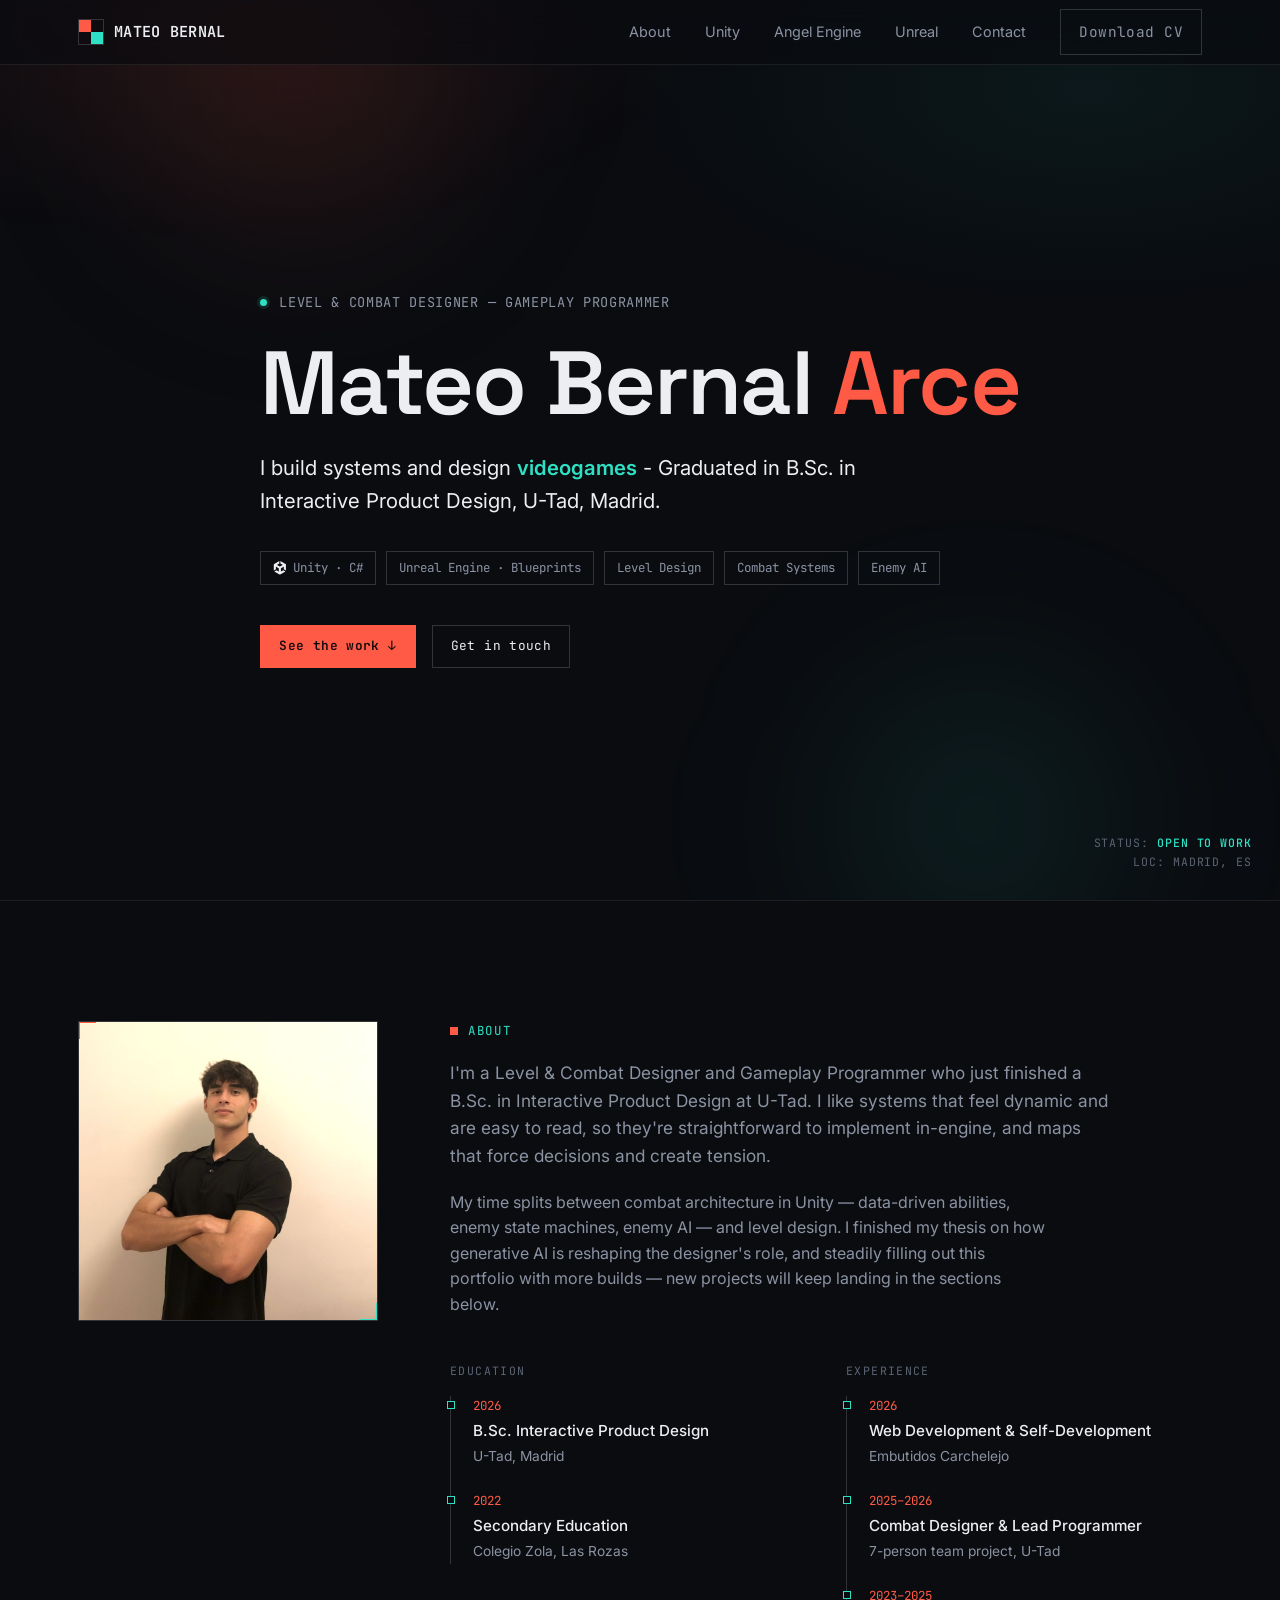
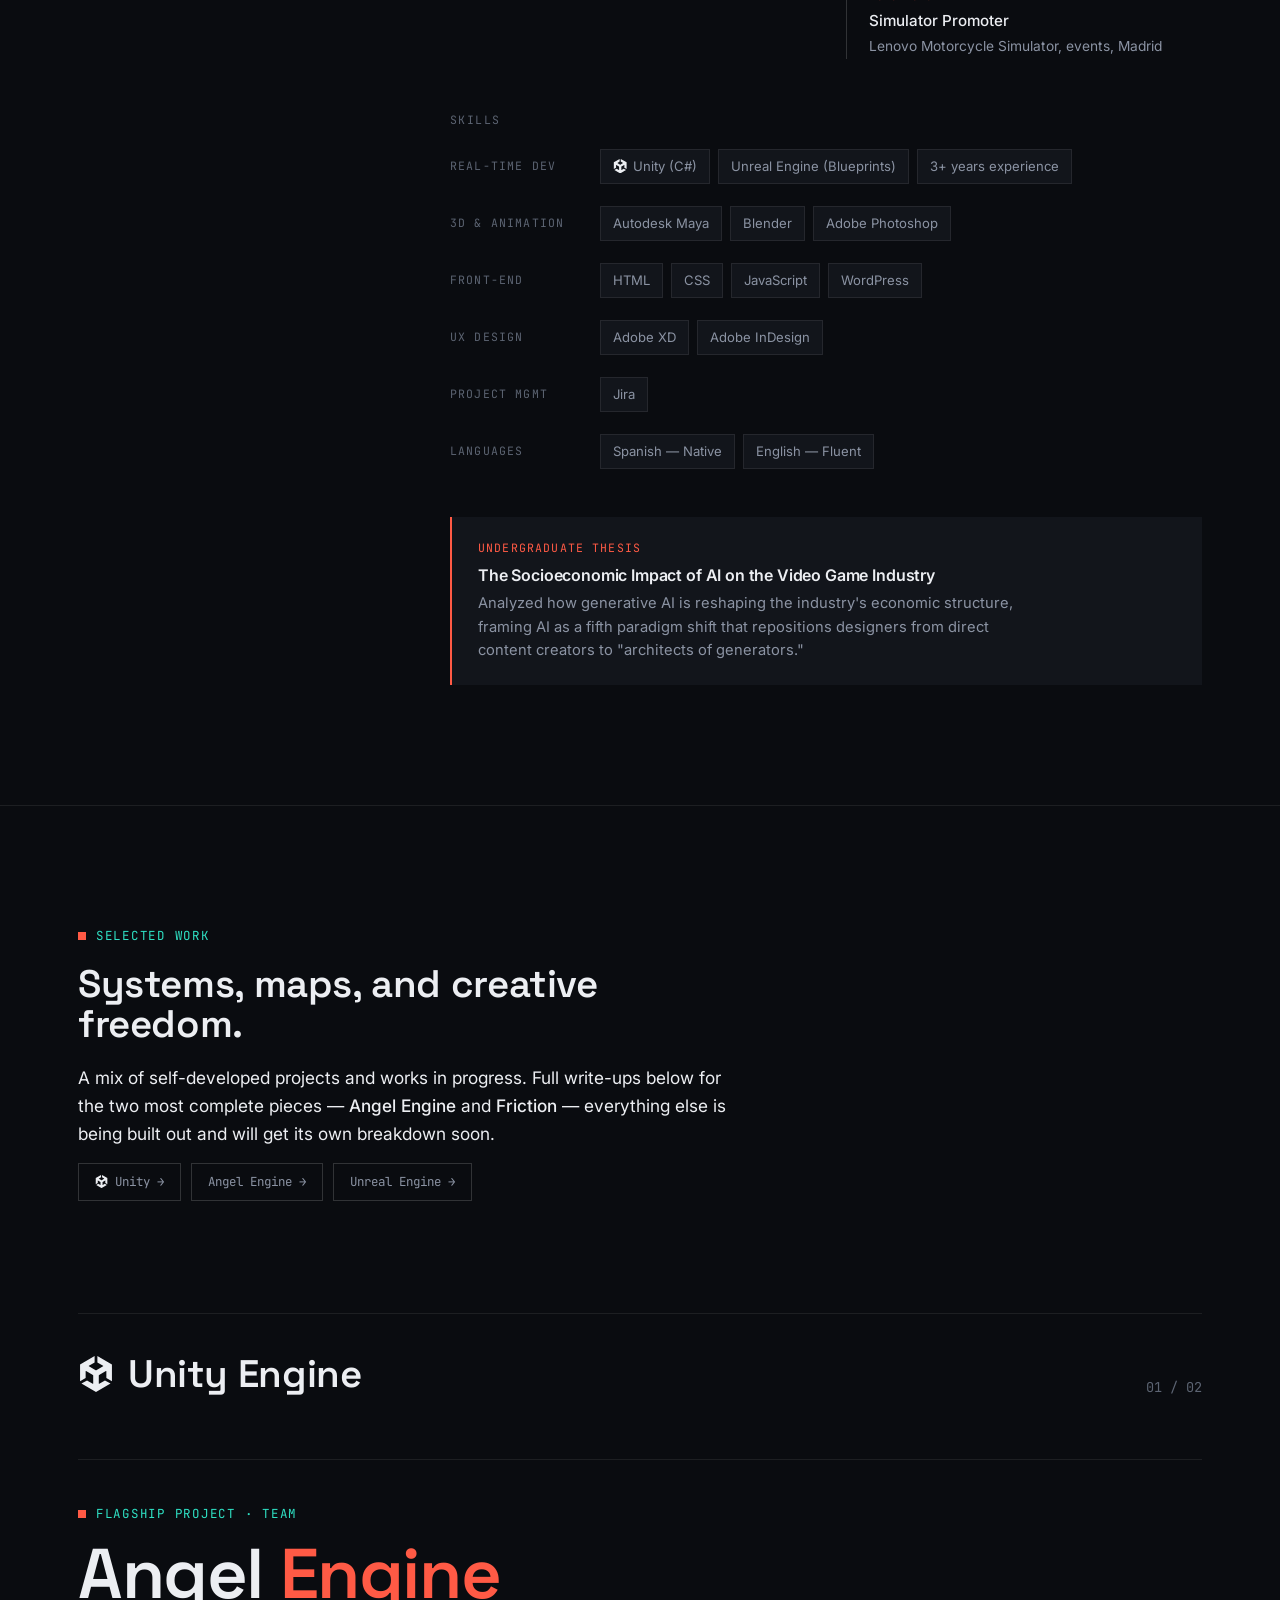
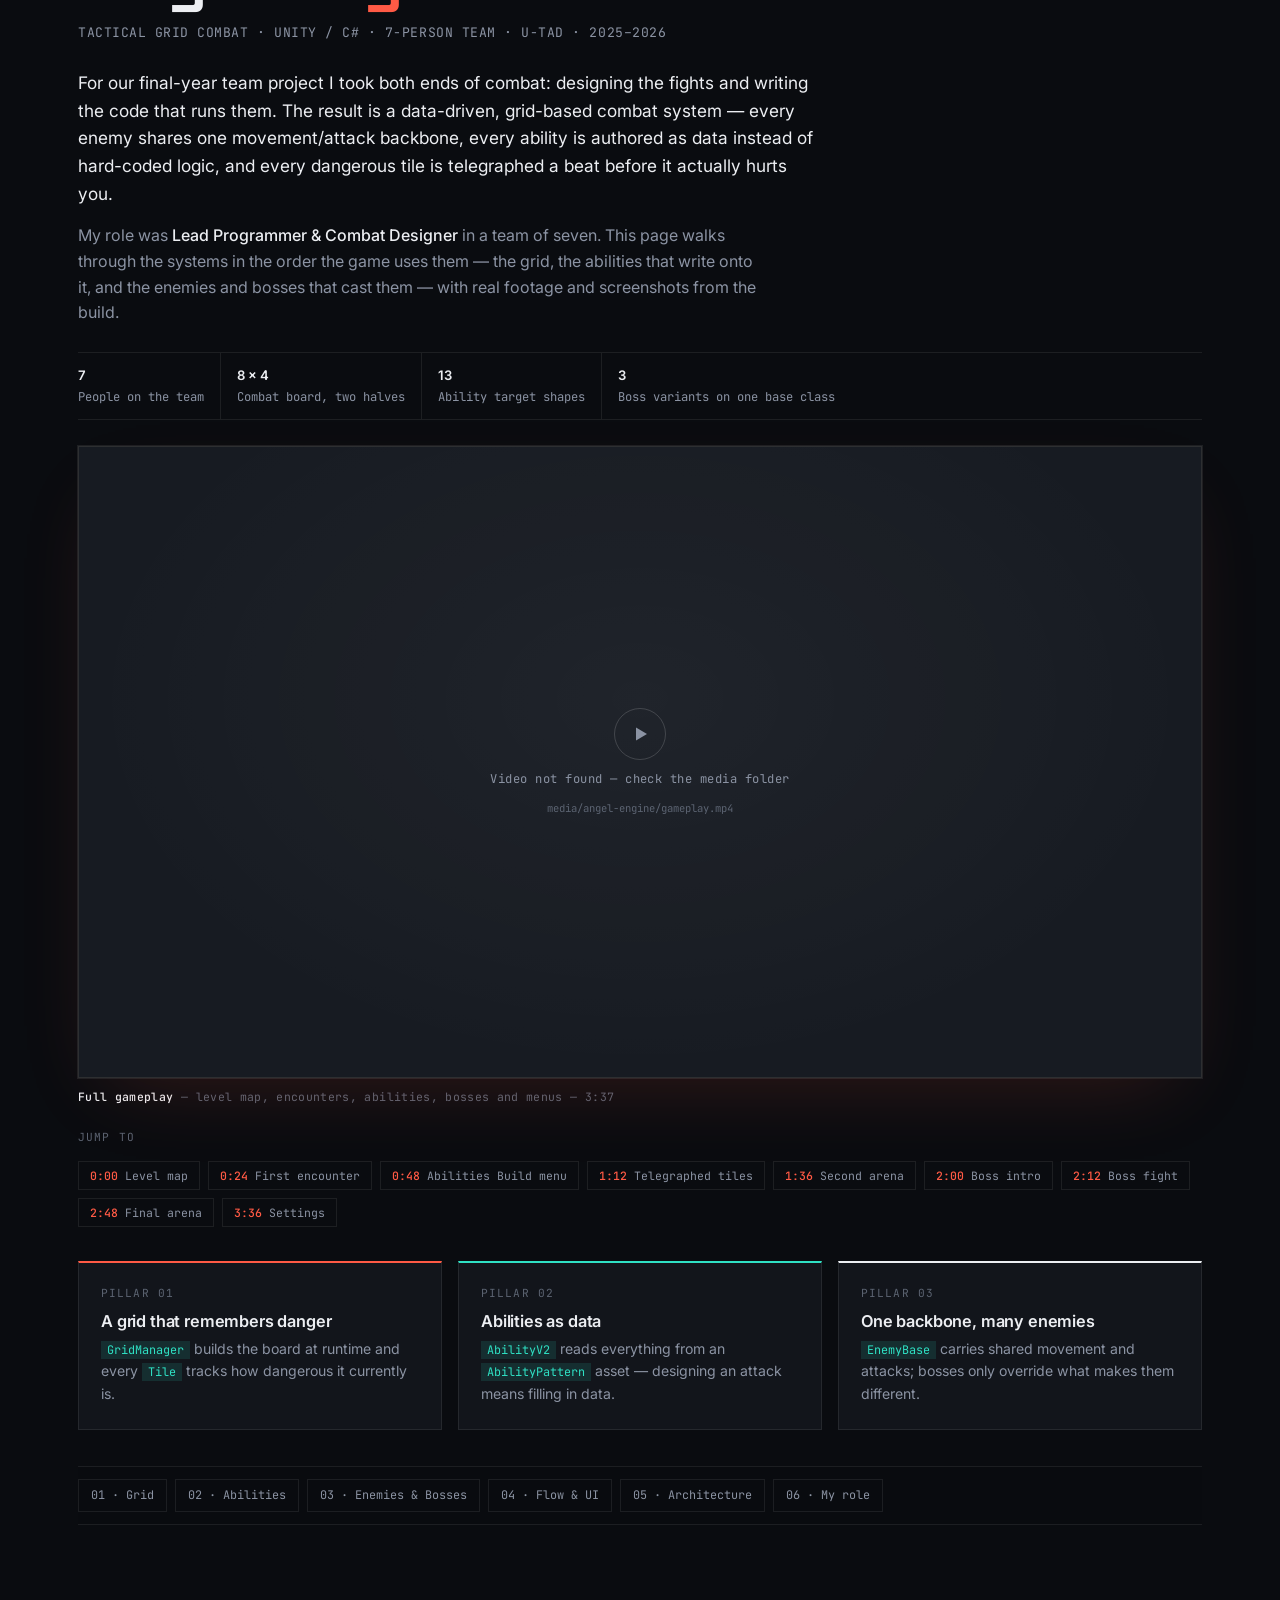
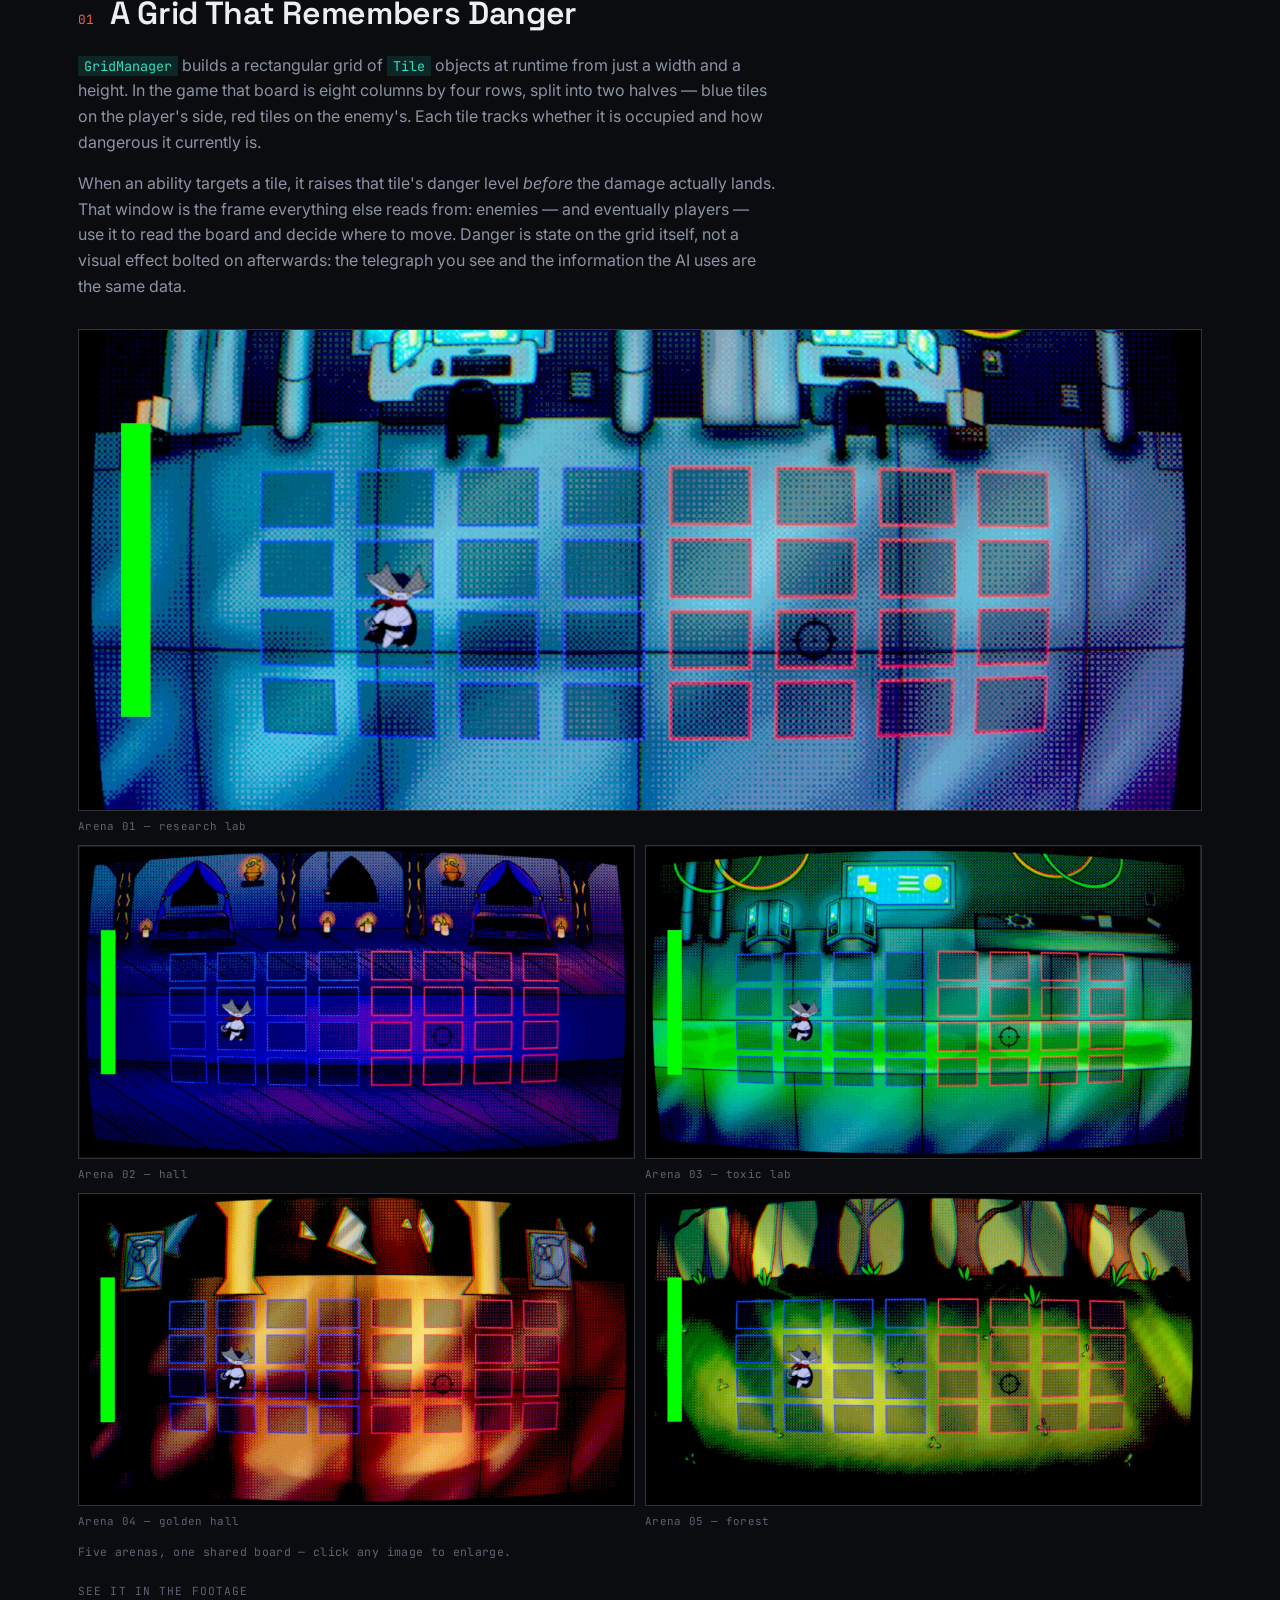
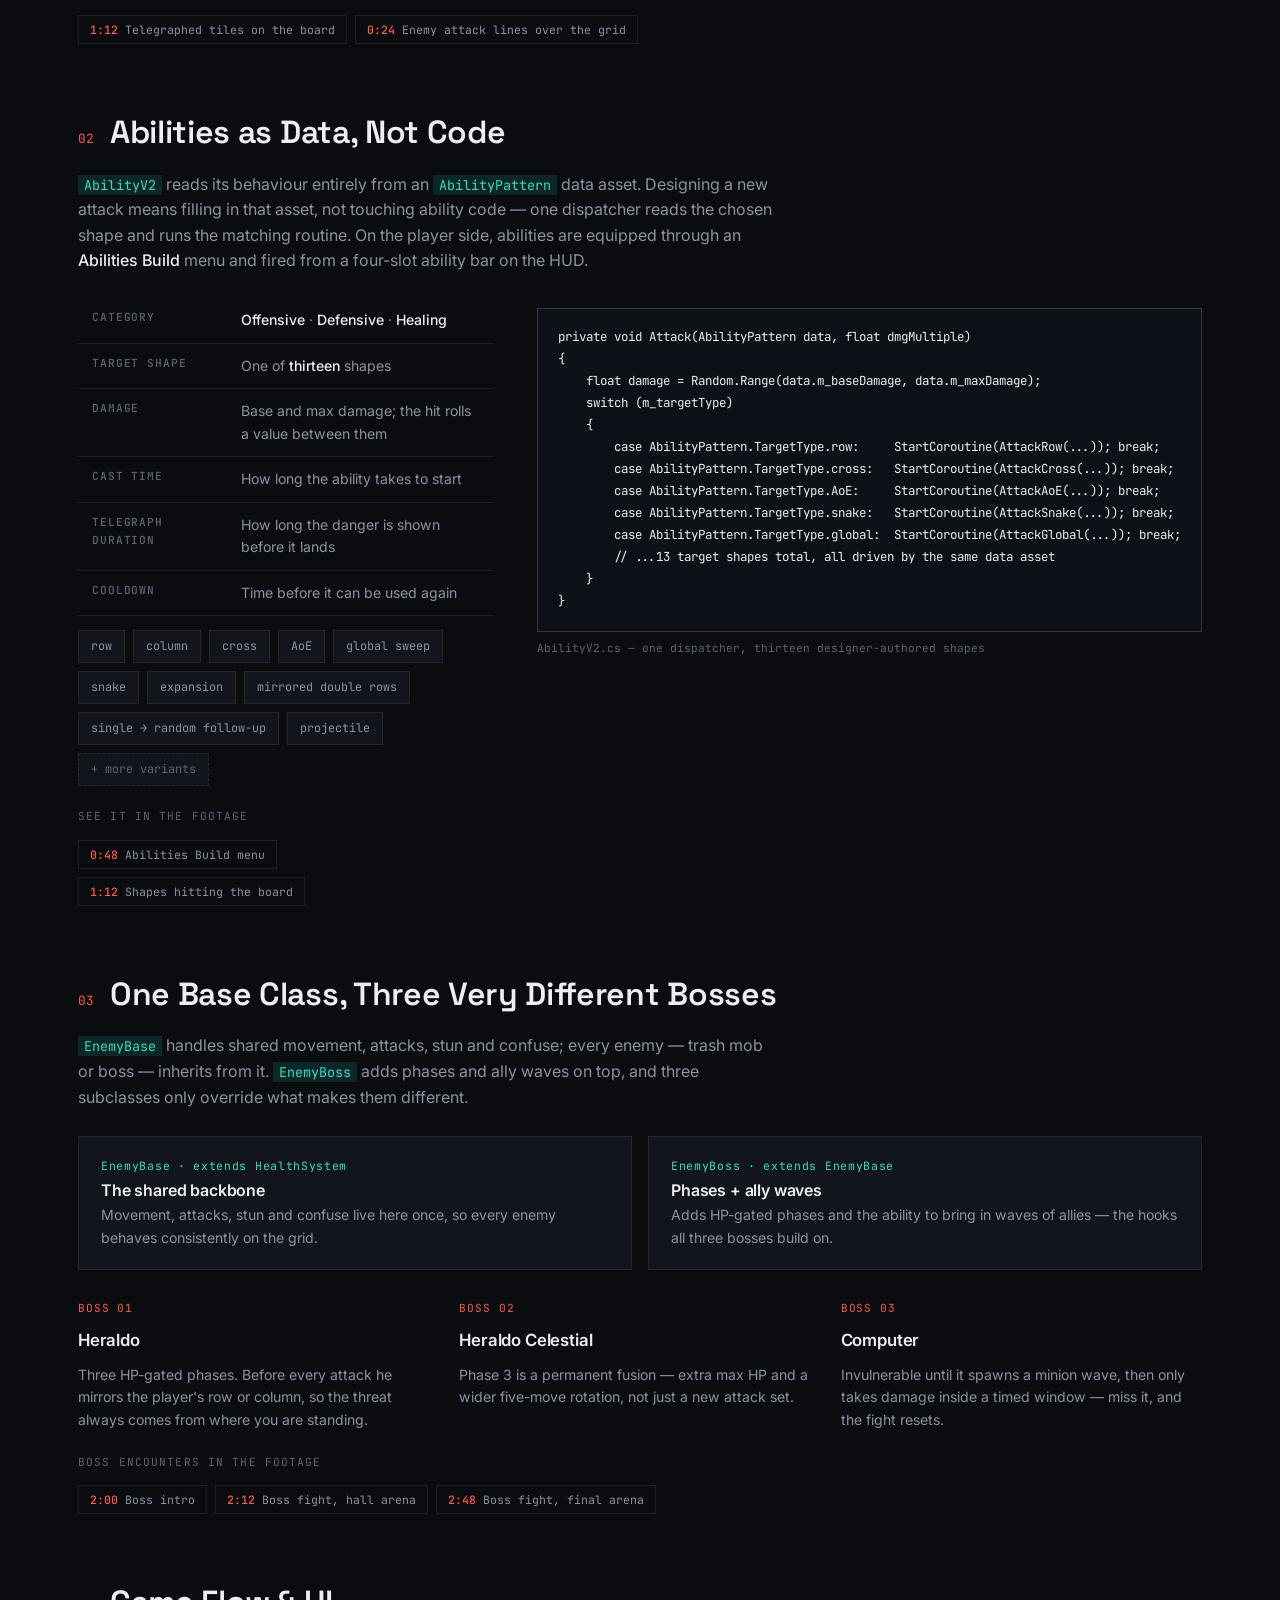
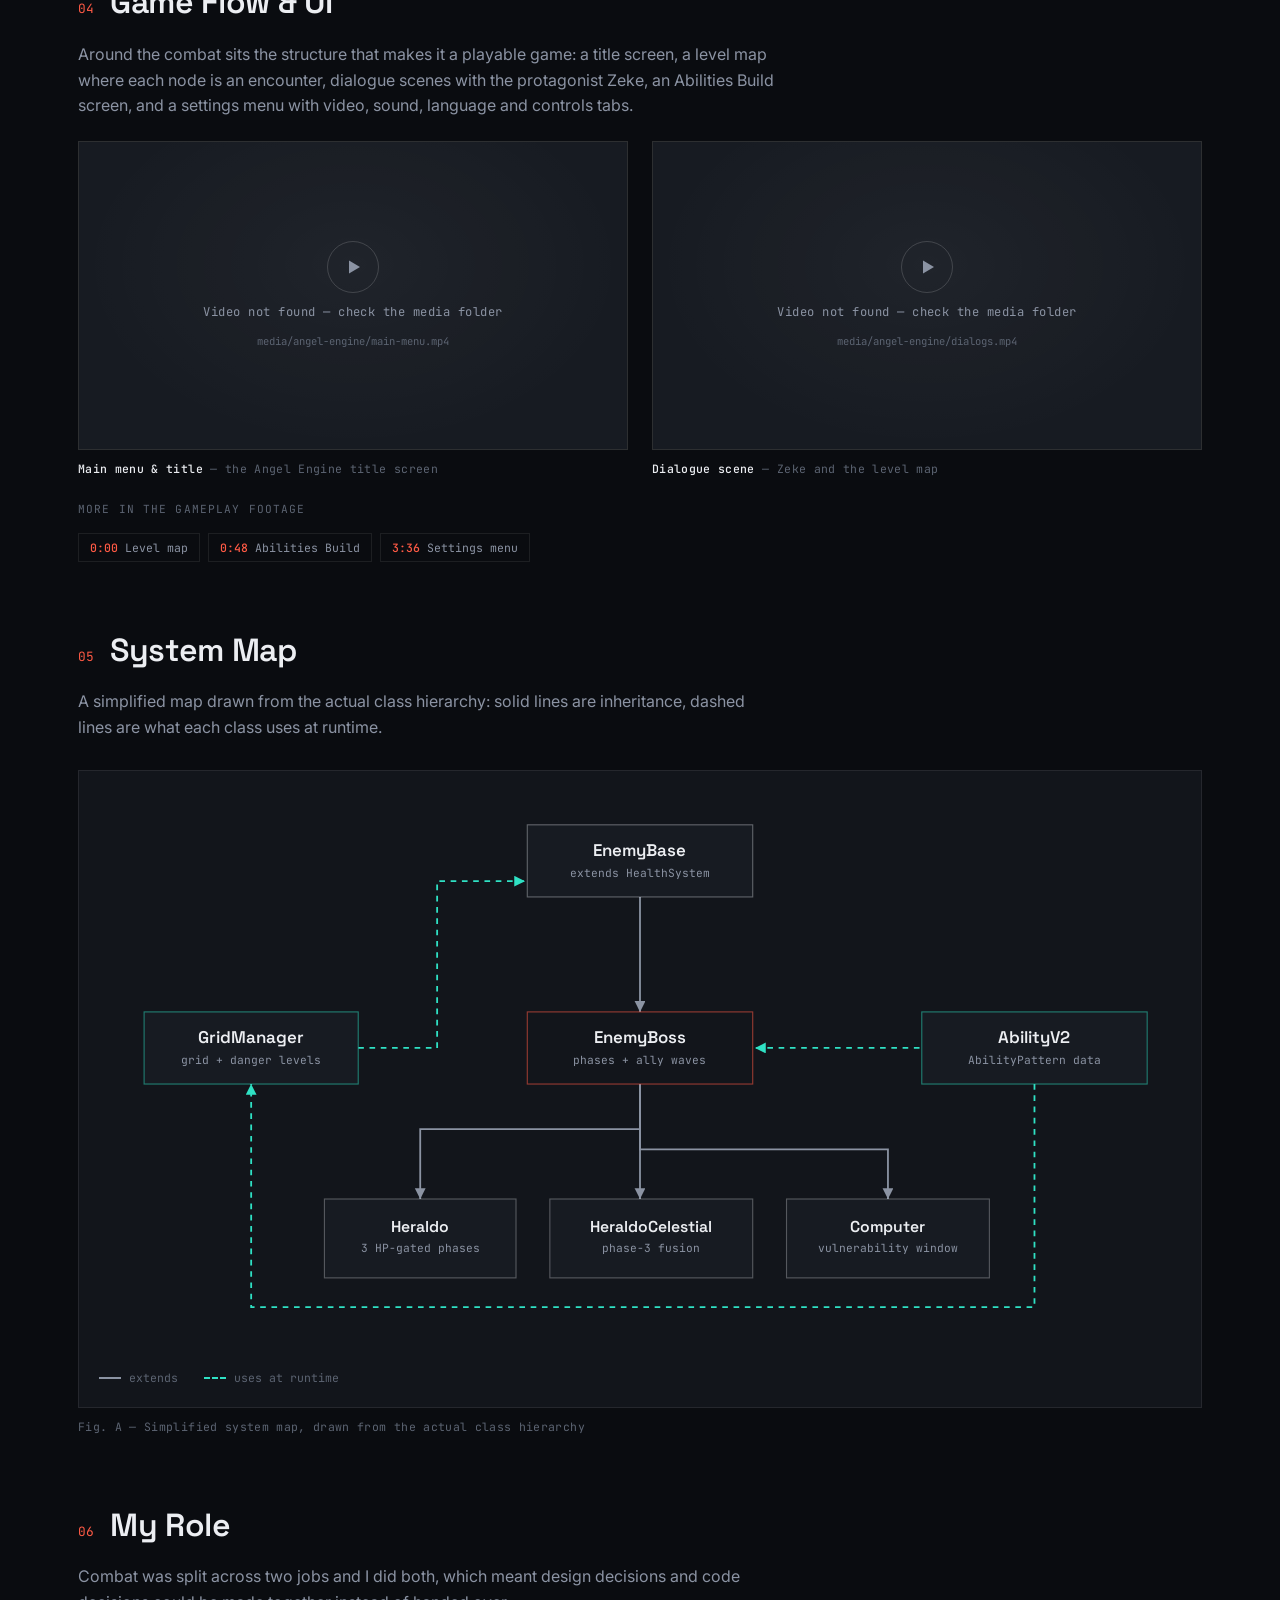
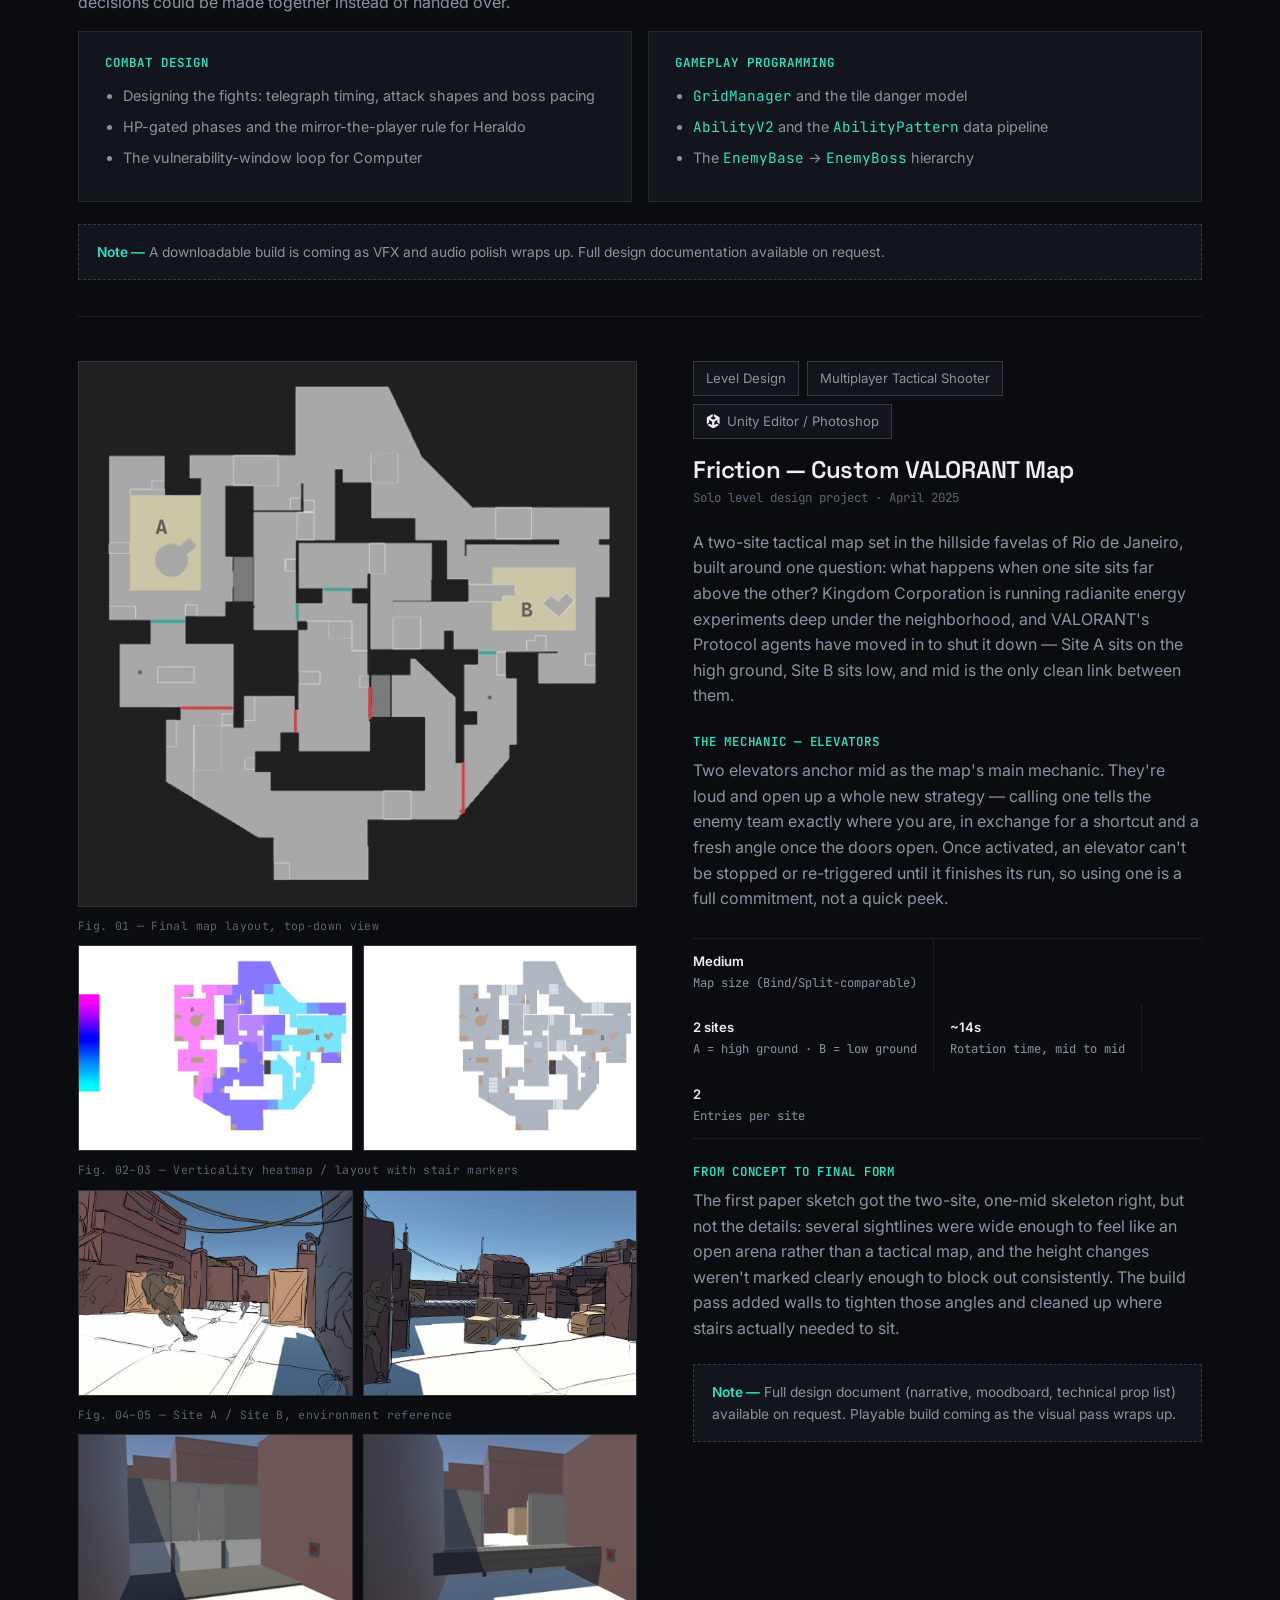
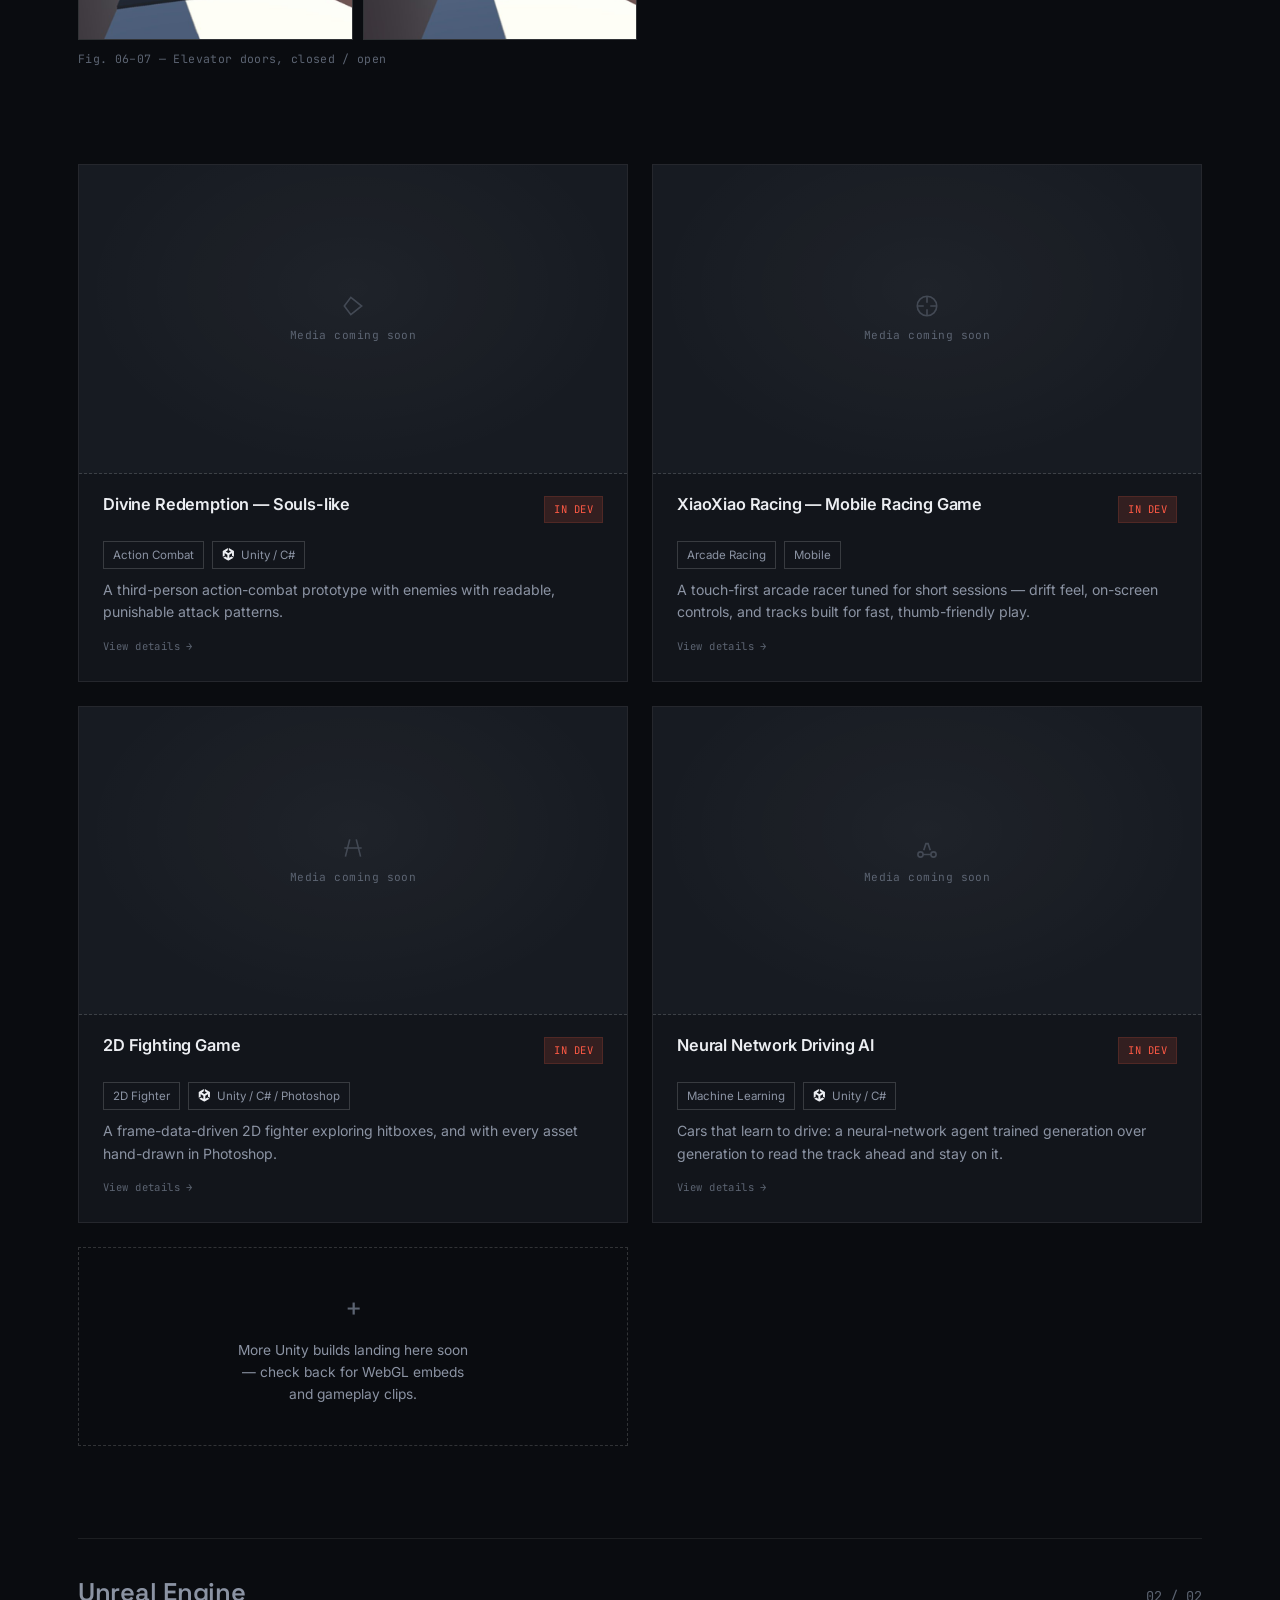
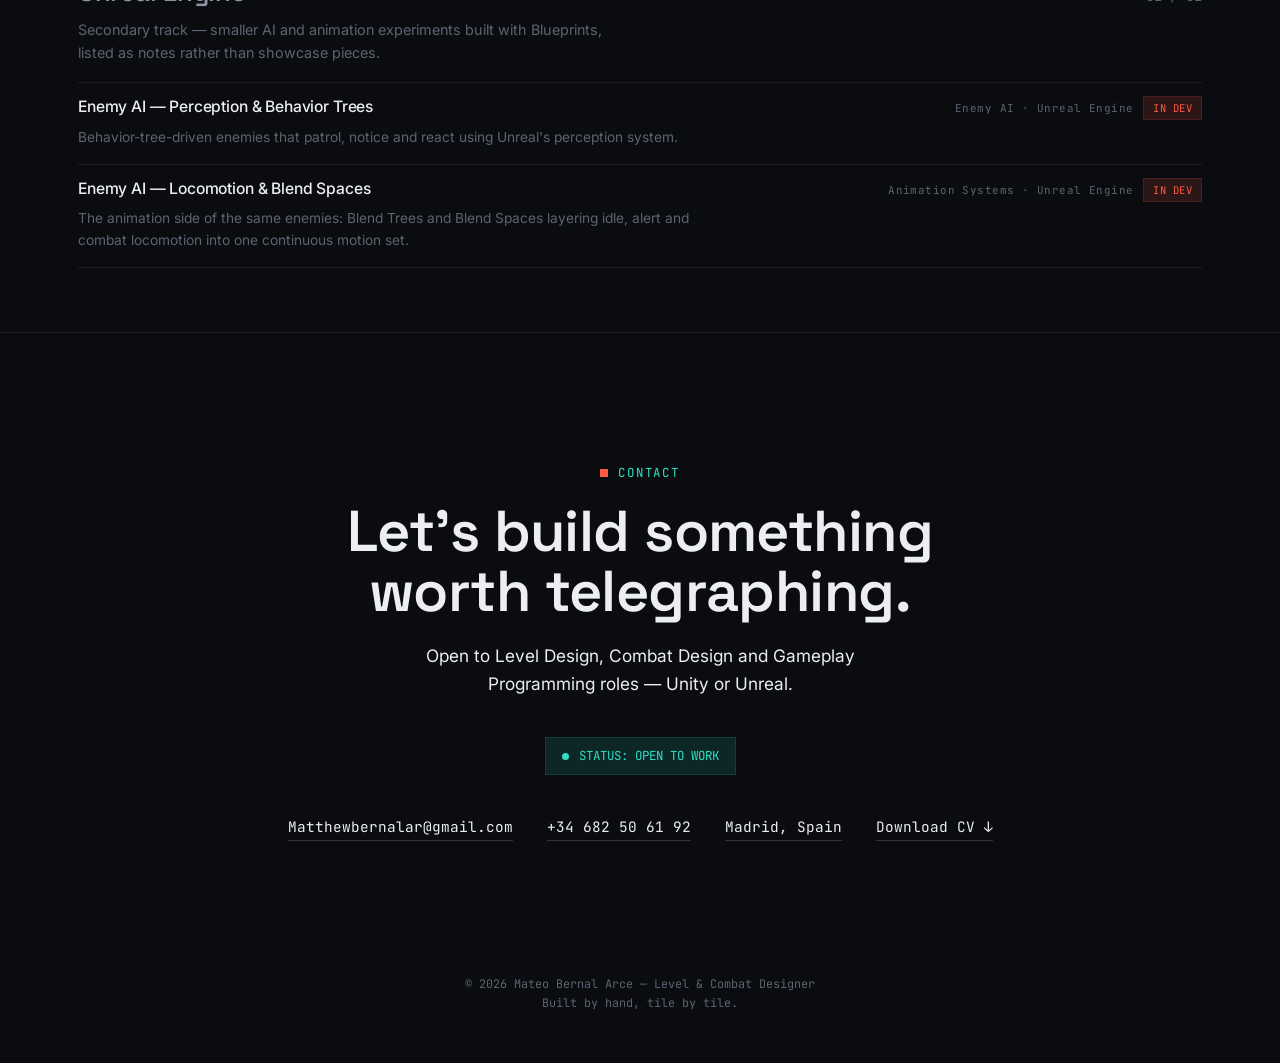
==== index.html @ 1deaff8a "Add files via upload" ====
<!DOCTYPE html>
<html lang="en">
<head>
<meta charset="UTF-8">
<meta name="viewport" content="width=device-width, initial-scale=1.0">
<title>Mateo Bernal Arce — Level &amp; Combat Designer</title>
<meta name="description" content="Portfolio of Mateo Bernal Arce, Level &amp; Combat Designer and Gameplay Programmer. Unity &amp; Unreal Engine.">
<link rel="icon" href="data:image/svg+xml,%3Csvg xmlns='http://www.w3.org/2000/svg' viewBox='0 0 32 32'%3E%3Crect width='32' height='32' rx='6' fill='%230A0C10'/%3E%3Crect x='7' y='7' width='8' height='8' fill='%23FF5A45'/%3E%3Crect x='17' y='17' width='8' height='8' fill='%232FE1C4'/%3E%3C/svg%3E">
<link rel="preconnect" href="https://fonts.googleapis.com">
<link rel="preconnect" href="https://fonts.gstatic.com" crossorigin>
<link href="https://fonts.googleapis.com/css2?family=Space+Grotesk:wght@500;600;700&family=Inter:wght@400;500;600;700&family=JetBrains+Mono:wght@400;500;600&display=swap" rel="stylesheet">
<link rel="stylesheet" href="https://cdnjs.cloudflare.com/ajax/libs/highlight.js/11.9.0/styles/nord.min.css">
<style>
/* ============================================================
   TOKENS
============================================================ */
:root{
  --ink:#0A0C10;
  --panel:#12151B;
  --panel-2:#171B22;
  --line:rgba(255,255,255,0.08);
  --line-strong:rgba(255,255,255,0.16);
  --text:#ECEEF2;
  --muted:#8B93A3;
  --muted-2:#5C6472;
  --danger:#FF5A45;
  --danger-dim:rgba(255,90,69,0.14);
  --safe:#2FE1C4;
  --safe-dim:rgba(47,225,196,0.12);
  --font-display:'Space Grotesk', 'Inter', sans-serif;
  --font-body:'Inter', -apple-system, sans-serif;
  --font-mono:'JetBrains Mono', 'SFMono-Regular', monospace;
  --container:1180px;
}

*,*::before,*::after{box-sizing:border-box;}
html{scroll-behavior:smooth;}
body{
  margin:0;
  background:var(--ink);
  color:var(--text);
  font-family:var(--font-body);
  line-height:1.6;
  -webkit-font-smoothing:antialiased;
  overflow-x:hidden;
}
img{max-width:100%;display:block;}
a{color:inherit;}
.container{max-width:var(--container);margin:0 auto;padding:0 28px;}
::selection{background:var(--danger);color:#0A0C10;}

/* soft ambient glow across the whole page — replaces the old grid texture */
body::before{
  content:"";
  position:fixed;inset:0;
  background:
    radial-gradient(ellipse 70% 45% at 15% 0%, rgba(255,90,69,0.07), transparent 60%),
    radial-gradient(ellipse 60% 40% at 85% 10%, rgba(47,225,196,0.06), transparent 60%);
  pointer-events:none;
  z-index:0;
}

section{position:relative;z-index:1;}

/* ============================================================
   TYPOGRAPHY HELPERS
============================================================ */
.eyebrow{
  font-family:var(--font-mono);
  font-size:0.78rem;
  letter-spacing:0.14em;
  text-transform:uppercase;
  color:var(--safe);
  display:flex;align-items:center;gap:10px;
  margin:0 0 18px;
}
.eyebrow::before{
  content:"";
  width:8px;height:8px;
  background:var(--danger);
  flex:none;
}
h1,h2,h3,h4{
  font-family:var(--font-display);
  font-weight:600;
  line-height:1.05;
  margin:0;
  letter-spacing:-0.01em;
}
h2{font-size:clamp(1.9rem, 3vw, 2.6rem);}
h3{font-size:clamp(1.25rem, 2vw, 1.5rem);}
p{color:var(--muted);margin:0 0 1rem;}
.lead{font-size:1.08rem;color:var(--text);}
.section-head{max-width:640px;margin-bottom:56px;}

/* ============================================================
   NAV
============================================================ */
header.nav{
  position:fixed;top:0;left:0;right:0;z-index:50;
  backdrop-filter:blur(14px) saturate(140%);
  background:rgba(10,12,16,0.72);
  border-bottom:1px solid var(--line);
}
.nav-inner{
  max-width:var(--container);margin:0 auto;padding:0 28px;
  height:64px;display:flex;align-items:center;justify-content:space-between;
}
.brand{
  display:flex;align-items:center;gap:10px;
  font-family:var(--font-mono);font-weight:600;font-size:0.95rem;
  letter-spacing:0.02em;text-decoration:none;
}
.brand-mark{
  width:26px;height:26px;border:1px solid var(--line-strong);
  display:grid;grid-template-columns:1fr 1fr;grid-template-rows:1fr 1fr;
  overflow:hidden;flex:none;
}
.brand-mark span{display:block;}
.brand-mark span:nth-child(1){background:var(--danger);}
.brand-mark span:nth-child(4){background:var(--safe);}
.nav-links{display:flex;align-items:center;gap:34px;}
.nav-links a{
  font-size:0.9rem;color:var(--muted);text-decoration:none;
  transition:color .2s ease;
}
.nav-links a:hover{color:var(--text);}
.btn{
  font-family:var(--font-mono);font-size:0.8rem;letter-spacing:0.03em;
  text-decoration:none;padding:10px 18px;border:1px solid var(--line-strong);
  display:inline-flex;align-items:center;gap:8px;
  transition:all .2s ease;white-space:nowrap;
}
.btn-primary{background:var(--danger);border-color:var(--danger);color:#12080a;font-weight:600;}
.btn-primary:hover{background:#ff7761;border-color:#ff7761;}
.btn-ghost{color:var(--text);}
.btn-ghost:hover{border-color:var(--safe);color:var(--safe);}
.nav-toggle{display:none;background:none;border:1px solid var(--line-strong);width:38px;height:38px;color:var(--text);cursor:pointer;}
.nav-toggle span{display:block;width:16px;height:1.5px;background:var(--text);margin:3px auto;}

/* ============================================================
   HERO
============================================================ */
.hero{
  min-height:100vh;
  display:flex;flex-direction:column;justify-content:center;
  padding:140px 0 80px;
  position:relative;
  overflow:hidden;
}
/* soft drifting glow — replaces the old rigid tile grid */
.hero-field{position:absolute;inset:0;z-index:0;pointer-events:none;overflow:hidden;}
.hero-field::before,.hero-field::after{
  content:"";position:absolute;border-radius:50%;filter:blur(90px);
}
.hero-field::before{
  width:440px;height:440px;top:-140px;left:6%;
  background:radial-gradient(circle, rgba(255,90,69,0.16), transparent 70%);
  animation:drift-a 24s ease-in-out infinite;
}
.hero-field::after{
  width:400px;height:400px;bottom:-120px;right:8%;
  background:radial-gradient(circle, rgba(47,225,196,0.14), transparent 70%);
  animation:drift-b 28s ease-in-out infinite;
}
@keyframes drift-a{0%,100%{transform:translate(0,0);}50%{transform:translate(26px,18px);}}
@keyframes drift-b{0%,100%{transform:translate(0,0);}50%{transform:translate(-22px,-14px);}}
/* a handful of scattered "danger telegraph" pings — not a grid, just a few honest signals */
.hero-pings{position:absolute;inset:0;z-index:0;pointer-events:none;}
.hero-pings .p{position:absolute;width:6px;height:6px;border-radius:50%;background:var(--danger);opacity:0;}
.hero-pings .p.on{animation:ping-pulse 2.4s ease-out;}
@keyframes ping-pulse{
  0%{opacity:0;transform:scale(0.5);box-shadow:0 0 0 0 rgba(255,90,69,0.3);}
  20%{opacity:0.85;}
  65%{opacity:0.25;box-shadow:0 0 0 16px rgba(255,90,69,0);}
  100%{opacity:0;transform:scale(1);}
}
.hud-readout{
  position:absolute; right:28px; bottom:28px; z-index:2;
  font-family:var(--font-mono); font-size:0.72rem; color:var(--muted-2);
  letter-spacing:0.08em; text-align:right; line-height:1.7;
}
.hud-readout b{color:var(--safe);font-weight:500;}
.hero-inner{position:relative;z-index:2;}
.hero-tag{
  font-family:var(--font-mono);font-size:0.85rem;color:var(--muted);
  letter-spacing:0.05em;margin-bottom:22px;
  display:flex;align-items:center;gap:12px;
}
.hero-tag .dot{width:7px;height:7px;background:var(--safe);border-radius:50%;box-shadow:0 0 0 3px var(--safe-dim);}
.hero h1{
  font-size:clamp(2.6rem, 7vw, 5.6rem);
  letter-spacing:-0.02em;
  margin-bottom:22px;
  max-width:16ch;
}
.hero h1 em{
  font-style:normal;color:var(--danger);
}
.hero .sub{
  font-size:clamp(1.05rem, 1.6vw, 1.3rem);
  color:var(--text);
  max-width:640px;
  margin-bottom:34px;
  font-weight:400;
}
.hero .sub strong{color:var(--safe);font-weight:600;}
.chip-row{display:flex;flex-wrap:wrap;gap:10px;margin-bottom:40px;}
.chip{
  font-family:var(--font-mono);font-size:0.78rem;color:var(--muted);
  border:1px solid var(--line-strong);padding:6px 12px;
}
.hero-cta{display:flex;gap:16px;flex-wrap:wrap;}

/* ============================================================
   ABOUT
============================================================ */
.about{padding:120px 0;border-top:1px solid var(--line);}
.about-grid{
  display:grid;grid-template-columns:300px 1fr;gap:72px;
}
.photo-frame{
  position:relative;aspect-ratio:1/1;overflow:hidden;
  border:1px solid var(--line-strong);
}
.photo-frame img{width:100%;height:100%;object-fit:cover;filter:grayscale(15%) contrast(1.03);}
.photo-frame::before,.photo-frame::after,
.corner-tl,.corner-br{content:"";position:absolute;width:18px;height:18px;z-index:2;}
.corner-tl{top:-1px;left:-1px;border-top:2px solid var(--danger);border-left:2px solid var(--danger);}
.corner-br{bottom:-1px;right:-1px;border-bottom:2px solid var(--safe);border-right:2px solid var(--safe);}
.about-bio p{color:var(--muted);max-width:60ch;}
.about-bio .lead{margin-bottom:20px;}

.meta-cols{display:grid;grid-template-columns:1fr 1fr;gap:40px;margin-top:44px;}
.timeline-label{font-family:var(--font-mono);font-size:0.72rem;letter-spacing:0.12em;text-transform:uppercase;color:var(--muted-2);margin-bottom:16px;}
.timeline{list-style:none;margin:0;padding:0;border-left:1px solid var(--line-strong);}
.timeline li{position:relative;padding:0 0 22px 22px;}
.timeline li::before{content:"";position:absolute;left:-4.5px;top:5px;width:8px;height:8px;background:var(--ink);border:1.5px solid var(--safe);}
.timeline li:last-child{padding-bottom:0;}
.timeline .yr{font-family:var(--font-mono);font-size:0.78rem;color:var(--danger);display:block;margin-bottom:3px;}
.timeline .ti{color:var(--text);font-weight:500;display:block;font-size:0.95rem;}
.timeline .sub{color:var(--muted);font-size:0.86rem;}

.skills-block{margin-top:52px;}
.skill-group{margin-bottom:22px;}
.skill-group .k{font-family:var(--font-mono);font-size:0.72rem;letter-spacing:0.1em;text-transform:uppercase;color:var(--muted-2);display:inline-block;width:150px;vertical-align:top;padding-top:8px;}
.tag-row{display:inline-flex;flex-wrap:wrap;gap:8px;width:calc(100% - 160px);}
.tag{font-size:0.82rem;border:1px solid var(--line);padding:6px 12px;color:var(--muted);background:var(--panel);}

.thesis-card{
  margin-top:48px;border-left:2px solid var(--danger);
  background:var(--panel);padding:22px 26px;
}
.thesis-card .k{font-family:var(--font-mono);font-size:0.72rem;letter-spacing:0.1em;text-transform:uppercase;color:var(--danger);margin-bottom:10px;display:block;}
.thesis-card h4{font-family:var(--font-body);font-weight:600;font-size:1rem;color:var(--text);margin-bottom:8px;}
.thesis-card p{margin:0;font-size:0.92rem;}

/* ============================================================
   WORK SECTION SHARED
============================================================ */
.work{padding:120px 0 40px;border-top:1px solid var(--line);}
.work-subnav{display:flex;gap:10px;margin-bottom:8px;}
.pill-link{
  font-family:var(--font-mono);font-size:0.78rem;text-decoration:none;
  border:1px solid var(--line-strong);padding:8px 16px;color:var(--muted);
}
.pill-link:hover{color:var(--text);border-color:var(--safe);}

.engine-block{padding:64px 0;}
.engine-head{display:flex;align-items:baseline;justify-content:space-between;gap:20px;flex-wrap:wrap;margin-bottom:52px;padding-top:40px;border-top:1px solid var(--line);}
.engine-head .num{font-family:var(--font-mono);color:var(--muted-2);font-size:0.85rem;}
.engine-head h2{display:flex;align-items:center;gap:14px;}
.engine-logo{width:30px;height:30px;}

/* ---- Featured case study ---- */
.feature{
  display:grid;grid-template-columns:1.1fr 1fr;gap:56px;
  padding:44px 0;border-top:1px solid var(--line);align-items:start;
}
.feature:nth-of-type(even){grid-template-columns:1fr 1.1fr;}
.feature:nth-of-type(even) .feature-media{order:2;}
.feature-media{position:sticky;top:90px;}
.feature-media img{border:1px solid var(--line-strong);}
.feature-media .cap{font-family:var(--font-mono);font-size:0.72rem;color:var(--muted-2);margin-top:10px;letter-spacing:0.03em;}
.thumb-row{display:grid;grid-template-columns:1fr 1fr;gap:10px;margin-top:10px;}
.thumb-row img{border:1px solid var(--line-strong);aspect-ratio:4/3;object-fit:cover;}

.tag-line{display:flex;flex-wrap:wrap;gap:8px;margin-bottom:18px;}
.tag-line .tag{border-color:var(--line-strong);}
.feature h3{margin-bottom:6px;}
.feature .role-meta{font-family:var(--font-mono);font-size:0.78rem;color:var(--muted-2);margin-bottom:22px;display:block;}
.feature h4.sub-h{
  font-family:var(--font-mono);font-size:0.78rem;letter-spacing:0.06em;text-transform:uppercase;
  color:var(--safe);margin:26px 0 10px;font-weight:600;
}
.stat-row{
  display:flex;flex-wrap:wrap;gap:0;
  font-family:var(--font-mono);font-size:0.76rem;color:var(--muted);
  border-top:1px solid var(--line);border-bottom:1px solid var(--line);
  margin:26px 0;
}
.stat-row div{padding:12px 16px 12px 0;border-right:1px solid var(--line);margin-right:16px;}
.stat-row div:last-child{border-right:none;}
.stat-row b{color:var(--text);display:block;font-size:0.82rem;margin-bottom:2px;font-family:var(--font-body);font-weight:600;}

.note-box{
  margin-top:22px;padding:16px 18px;background:var(--panel);border:1px dashed var(--line-strong);
  font-size:0.86rem;color:var(--muted);
}
.note-box b{color:var(--safe);font-weight:600;}

/* code block */
pre{
  background:#0d1117;border:1px solid var(--line-strong);
  padding:18px 20px;overflow-x:auto;font-size:0.78rem;margin:18px 0;
}
pre code{font-family:var(--font-mono);}
.code-cap{font-family:var(--font-mono);font-size:0.7rem;color:var(--muted-2);margin-top:-10px;margin-bottom:18px;}

/* ---- Diagram ---- */
.diagram-wrap{
  margin:30px 0 10px;border:1px solid var(--line);background:var(--panel);padding:20px;
}
.diagram-wrap svg{width:100%;height:auto;display:block;}
.diagram-legend{display:flex;gap:26px;flex-wrap:wrap;margin-top:14px;font-family:var(--font-mono);font-size:0.72rem;color:var(--muted-2);}
.diagram-legend span{display:inline-flex;align-items:center;gap:8px;}
.leg-line{width:22px;height:0;border-top:2px solid var(--muted);display:inline-block;}
.leg-line.dashed{border-top:2px dashed var(--safe);}

/* ---- Grid of smaller projects ---- */
.grid-cards{display:grid;grid-template-columns:repeat(2,1fr);gap:24px;padding:52px 0 0;}
.card{
  border:1px solid var(--line);background:var(--panel);
  display:flex;flex-direction:column;
  cursor:pointer;transition:border-color .2s ease, transform .2s ease;
}
.card:hover{border-color:var(--safe-dim);transform:translateY(-3px);}
.card:hover .card-body h4{color:var(--safe);}
.card-body h4{transition:color .2s ease;}
.card-media{
  aspect-ratio:16/9;border-bottom:1px dashed var(--line-strong);
  display:flex;flex-direction:column;align-items:center;justify-content:center;gap:8px;
  color:var(--muted-2);
  background:radial-gradient(ellipse at 50% 40%, rgba(255,255,255,0.035), transparent 70%), var(--panel-2);
}
.card-media svg{width:26px;height:26px;opacity:0.6;}
.card-tap{font-family:var(--font-mono);font-size:0.66rem;letter-spacing:0.04em;color:var(--muted-2);margin-top:auto;padding-top:14px;}
.card:hover .card-tap{color:var(--safe);}
.card-media .m-label{font-family:var(--font-mono);font-size:0.7rem;letter-spacing:0.04em;}
.card-body{padding:22px 24px 26px;flex:1;display:flex;flex-direction:column;}
.card-top{display:flex;justify-content:space-between;align-items:flex-start;gap:10px;margin-bottom:10px;}
.card-body h4{font-size:1.02rem;font-weight:600;color:var(--text);font-family:var(--font-body);}
.status-pill{
  font-family:var(--font-mono);font-size:0.66rem;letter-spacing:0.04em;text-transform:uppercase;
  color:var(--danger);border:1px solid var(--danger-dim);background:var(--danger-dim);
  padding:4px 9px;white-space:nowrap;flex:none;
}
.card-body .tag-line{margin:8px 0 10px;}
.card-body .tag{font-size:0.72rem;padding:4px 9px;}
.card-body p{font-size:0.88rem;margin-bottom:0;}

.ghost-card{
  border:1px dashed var(--line-strong);display:flex;flex-direction:column;align-items:center;justify-content:center;
  gap:10px;padding:40px 24px;text-align:center;color:var(--muted-2);
}
.ghost-card .plus{font-family:var(--font-mono);font-size:1.6rem;color:var(--muted-2);}
.ghost-card p{font-size:0.86rem;margin:0;max-width:26ch;}

/* ============================================================
   CONTACT / FOOTER
============================================================ */
.contact{padding:130px 0 60px;border-top:1px solid var(--line);text-align:center;}
.contact h2{font-size:clamp(2.2rem,5vw,3.6rem);max-width:16ch;margin:0 auto 20px;}
.contact .lead{max-width:46ch;margin:0 auto 40px;}
.contact-list{display:flex;justify-content:center;gap:34px;flex-wrap:wrap;margin-bottom:44px;font-family:var(--font-mono);font-size:0.9rem;}
.contact-list a,.contact-list .loc{text-decoration:none;color:var(--text);border-bottom:1px solid var(--line-strong);padding-bottom:2px;transition:border-color .2s ease, color .2s ease;}
.contact-list a:hover{color:var(--safe);border-color:var(--safe);}
.status-open{
  display:inline-flex;align-items:center;gap:10px;font-family:var(--font-mono);font-size:0.78rem;
  color:var(--safe);border:1px solid var(--safe-dim);background:var(--safe-dim);padding:8px 16px;margin-bottom:40px;
}
.status-open .dot{width:7px;height:7px;border-radius:50%;background:var(--safe);animation:blinkdot 1.8s ease-in-out infinite;}
@keyframes blinkdot{0%,100%{opacity:1;}50%{opacity:0.25;}}
footer{padding:30px 0 50px;text-align:center;font-family:var(--font-mono);font-size:0.74rem;color:var(--muted-2);}
footer .foot-links{margin-top:8px;color:var(--muted-2);}

/* reveal on scroll */
.reveal{opacity:0;transform:translateY(24px);transition:opacity .7s ease, transform .7s ease;}
.reveal.in{opacity:1;transform:translateY(0);}

/* ============================================================
   RESPONSIVE
============================================================ */
@media (max-width: 900px){
  .about-grid{grid-template-columns:1fr;}
  .photo-frame{max-width:260px;}
  .feature,.feature:nth-of-type(even){grid-template-columns:1fr;}
  .feature-media{order:1 !important;position:static;}
  .grid-cards{grid-template-columns:1fr;}
  .meta-cols{grid-template-columns:1fr;}
  .skill-group .k{display:block;width:auto;margin-bottom:8px;}
  .tag-row{width:100%;}
}
@media (max-width: 720px){
  .nav-links{
    position:fixed;top:64px;left:0;right:0;background:var(--ink);
    border-bottom:1px solid var(--line);flex-direction:column;align-items:flex-start;
    padding:20px 28px;gap:18px;transform:translateY(-130%);transition:transform .25s ease;
  }
  .nav-links.open{transform:translateY(0);}
  .nav-toggle{display:block;}
  .nav-links a.btn{margin-top:6px;}
}
/* ============================================================
   PROJECT MODAL + LIGHTBOX
============================================================ */
.overlay{
  position:fixed;inset:0;z-index:200;
  background:rgba(6,7,10,0.82);backdrop-filter:blur(6px);
  display:flex;align-items:center;justify-content:center;padding:24px;
  opacity:0;pointer-events:none;transition:opacity .25s ease;
}
.overlay.open{opacity:1;pointer-events:auto;}
.pmodal{
  background:var(--panel);border:1px solid var(--line-strong);
  max-width:640px;width:100%;max-height:85vh;overflow-y:auto;
  padding:38px 36px 34px;position:relative;
  transform:translateY(16px);transition:transform .25s ease;
}
.overlay.open .pmodal{transform:translateY(0);}
.pmodal-close{
  position:absolute;top:16px;right:16px;width:36px;height:36px;
  border:1px solid var(--line-strong);background:none;color:var(--text);
  cursor:pointer;font-size:1.2rem;line-height:1;font-family:var(--font-mono);
  display:flex;align-items:center;justify-content:center;transition:all .2s ease;
}
.pmodal-close:hover{border-color:var(--danger);color:var(--danger);}
.pmodal h3{margin-bottom:6px;padding-right:40px;}
.pmodal .tag-line{margin:16px 0 20px;}
.pmodal .pm-lead{font-size:0.95rem;color:var(--text);}
.pmodal .pm-section{margin-top:22px;}
.pmodal .pm-section h4{
  font-family:var(--font-mono);font-size:0.76rem;letter-spacing:0.06em;text-transform:uppercase;
  color:var(--safe);margin-bottom:8px;font-weight:600;
}
.pmodal .pm-section p{margin:0;font-size:0.9rem;}
.pmodal .pm-section ul{margin:0;padding-left:18px;font-size:0.9rem;color:var(--muted);}
.pmodal .pm-section li{margin-bottom:6px;}
.pmodal .pm-note{
  margin-top:24px;padding:14px 16px;background:var(--panel-2);
  border:1px dashed var(--line-strong);font-size:0.84rem;color:var(--muted);
}
.pmodal .pm-note b{color:var(--safe);font-weight:600;}
.lightbox{background:transparent;padding:0;cursor:zoom-out;max-width:min(1100px,92vw);border:none;}
.lightbox img{max-width:100%;max-height:88vh;display:block;border:1px solid var(--line-strong);}
.feature-media img,.thumb-row img{cursor:zoom-in;}

@media (prefers-reduced-motion: reduce){
  html{scroll-behavior:auto;}
  .hero-pings .p.on{animation:none;}
  .hero-field::before,.hero-field::after{animation:none;}
  .status-open .dot{animation:none;}
  .reveal{opacity:1;transform:none;transition:none;}
}

/* ============================================================
   v2 ADDITIONS — Unity logo, Angel Engine page, video slots, Unreal text rows
============================================================ */
.ico-unity{width:1.05em;height:1.05em;fill:currentColor;vertical-align:-0.17em;margin-right:7px;flex:none;}
.chip .ico-unity,.tag .ico-unity{width:1.1em;height:1.1em;margin-right:6px;color:var(--text);}
.engine-head h2 .engine-logo{width:36px;height:36px;fill:var(--text);margin:0;}
.work-subnav .ico-unity{color:var(--text);}
.diagram-wrap{overflow-x:auto;}
.diagram-wrap svg{min-width:620px;}

/* ---- Angel Engine block ---- */
.ae{padding:8px 0 28px;}
.ae-hero{padding:44px 0 36px;border-top:1px solid var(--line);}
.ae-hero .eyebrow{margin-bottom:14px;}
.ae-title{font-size:clamp(2.4rem,6vw,4.4rem);letter-spacing:-0.02em;margin-bottom:10px;}
.ae-title em{font-style:normal;color:var(--danger);}
.ae-sub{font-family:var(--font-mono);font-size:0.82rem;color:var(--muted);letter-spacing:0.04em;margin-bottom:26px;display:block;}
.ae-hero .lead{max-width:68ch;color:var(--text);}
.ae-hero p{max-width:68ch;}

.ae-nav{
  position:sticky;top:64px;z-index:20;
  display:flex;gap:8px;flex-wrap:wrap;padding:12px 0;margin:0 0 8px;
  background:rgba(10,12,16,0.86);backdrop-filter:blur(10px);
  border-top:1px solid var(--line);border-bottom:1px solid var(--line);
}
.ae-nav a{
  font-family:var(--font-mono);font-size:0.74rem;text-decoration:none;color:var(--muted);
  border:1px solid var(--line);padding:6px 12px;transition:all .2s ease;
}
.ae-nav a:hover{color:var(--safe);border-color:var(--safe);}
.ae-sec{padding:64px 0 8px;scroll-margin-top:130px;}
.ae-sec-head{display:flex;align-items:baseline;gap:16px;margin-bottom:22px;}
.ae-sec-head .n{font-family:var(--font-mono);font-size:0.8rem;color:var(--danger);}
.ae-sec-head h3{font-size:clamp(1.5rem,2.6vw,2rem);}
.ae-sec p{max-width:70ch;}
.ae-sec p code,.ae-hero p code,.pillar p code{font-family:var(--font-mono);font-size:0.84em;color:var(--safe);background:var(--safe-dim);padding:1px 6px;}
.ae-two{display:grid;grid-template-columns:1.05fr 1fr;gap:44px;align-items:start;margin-top:8px;}

.pillars{display:grid;grid-template-columns:repeat(3,1fr);gap:16px;margin:34px 0 0;}
.pillar{border:1px solid var(--line);background:var(--panel);padding:22px 22px 24px;border-top:2px solid var(--danger);}
.pillar:nth-child(2){border-top-color:var(--safe);}
.pillar:nth-child(3){border-top-color:var(--text);}
.pillar .k{font-family:var(--font-mono);font-size:0.7rem;letter-spacing:0.1em;color:var(--muted-2);text-transform:uppercase;display:block;margin-bottom:10px;}
.pillar h4{font-family:var(--font-body);font-size:1.02rem;font-weight:600;margin-bottom:8px;color:var(--text);}
.pillar p{font-size:0.88rem;margin:0;}

/* ---- video slots ---- */
.vid{margin:0;}
.vid-stage{position:relative;aspect-ratio:16/9;background:#05070a;border:1px solid var(--line-strong);overflow:hidden;}
.vid-stage video,.vid-stage iframe{position:absolute;inset:0;width:100%;height:100%;border:0;background:#000;display:block;}
.vid-fallback{
  position:absolute;inset:0;display:flex;flex-direction:column;align-items:center;justify-content:center;gap:10px;
  text-align:center;padding:20px;color:var(--muted-2);
  background:radial-gradient(ellipse at 50% 40%, rgba(255,255,255,0.04), transparent 70%), var(--panel-2);
}
.vid-fallback .play{
  width:52px;height:52px;border:1px solid var(--line-strong);border-radius:50%;
  display:flex;align-items:center;justify-content:center;
}
.vid-fallback .play svg{width:16px;height:16px;fill:var(--muted);margin-left:2px;}
.vid-fallback .t{font-family:var(--font-mono);font-size:0.76rem;letter-spacing:0.04em;color:var(--muted);}
.vid-fallback .p{font-family:var(--font-mono);font-size:0.66rem;color:var(--muted-2);}
.vid.ready .vid-fallback{display:none;}
.vid-cap{font-family:var(--font-mono);font-size:0.72rem;color:var(--muted-2);margin-top:10px;letter-spacing:0.03em;}
.vid-cap b{color:var(--text);font-weight:500;}
.vid-main .vid-stage{border-color:var(--line-strong);box-shadow:0 0 0 1px var(--line),0 30px 80px -30px rgba(255,90,69,0.18);}

/* ---- mini grid illustration ---- */
.mini-grid{border:1px solid var(--line);background:var(--panel);padding:18px;}
.mini-grid svg{width:100%;height:auto;display:block;}
.mini-grid .tile{fill:var(--panel-2);stroke:var(--line-strong);stroke-width:1;}
.mini-grid .tile.warn{fill:rgba(255,90,69,0.2);stroke:var(--danger);stroke-dasharray:4 3;animation:tilewarn 2.2s ease-in-out infinite;}
.mini-grid .tile.warn.d2{fill:rgba(255,90,69,0.34);animation-delay:.15s;}
.mini-grid .tile.warn.d3{fill:rgba(255,90,69,0.5);animation-delay:.3s;}
@keyframes tilewarn{0%,100%{opacity:.55;}50%{opacity:1;}}
.mini-grid .pl{fill:var(--safe);}
.mini-grid .en{fill:var(--text);}
.mini-grid text{font-family:var(--font-mono);font-size:10px;fill:var(--muted);}
.mini-legend{display:flex;gap:20px;flex-wrap:wrap;margin-top:12px;font-family:var(--font-mono);font-size:0.7rem;color:var(--muted-2);}
.mini-legend i{display:inline-block;width:10px;height:10px;margin-right:7px;vertical-align:-1px;border:1px solid var(--line-strong);}
.mini-legend i.w{background:rgba(255,90,69,0.4);border-color:var(--danger);}
.mini-legend i.p{background:var(--safe);border-color:var(--safe);}

/* ---- ability data table + shapes ---- */
.spec{width:100%;border-collapse:collapse;margin:8px 0 0;font-size:0.88rem;}
.spec th,.spec td{text-align:left;padding:11px 14px;border-bottom:1px solid var(--line);vertical-align:top;}
.spec th{font-family:var(--font-mono);font-size:0.7rem;letter-spacing:0.08em;text-transform:uppercase;color:var(--muted-2);font-weight:500;width:36%;}
.spec td{color:var(--muted);}
.spec td b{color:var(--text);font-weight:500;}
.shape-row{display:flex;flex-wrap:wrap;gap:8px;margin:14px 0 4px;}
.shape-row .tag{font-family:var(--font-mono);font-size:0.74rem;}
.shape-row .tag.more{border-style:dashed;color:var(--muted-2);}

/* ---- enemy hierarchy cards ---- */
.base-strip{display:grid;grid-template-columns:1fr 1fr;gap:16px;margin:26px 0 30px;}
.base-card{border:1px solid var(--line);background:var(--panel);padding:20px 22px;}
.base-card .k{font-family:var(--font-mono);font-size:0.72rem;color:var(--safe);letter-spacing:0.06em;display:block;margin-bottom:6px;}
.base-card h4{font-family:var(--font-body);font-size:1rem;color:var(--text);margin-bottom:6px;}
.base-card p{margin:0;font-size:0.88rem;}
.boss-grid{display:grid;grid-template-columns:repeat(3,1fr);gap:20px;}
.boss{display:flex;flex-direction:column;gap:14px;}
.boss h4{font-family:var(--font-body);font-size:1.05rem;color:var(--text);}
.boss .bk{font-family:var(--font-mono);font-size:0.7rem;color:var(--danger);letter-spacing:0.08em;text-transform:uppercase;}
.boss p{font-size:0.88rem;margin:0;}

/* ---- role split ---- */
.role-split{display:grid;grid-template-columns:1fr 1fr;gap:16px;margin-top:8px;}
.role-card{border:1px solid var(--line);background:var(--panel);padding:24px 26px;}
.role-card h4{font-family:var(--font-mono);font-size:0.78rem;letter-spacing:0.08em;text-transform:uppercase;color:var(--safe);margin-bottom:14px;}
.role-card ul{margin:0;padding-left:18px;color:var(--muted);font-size:0.9rem;}
.role-card li{margin-bottom:8px;}

/* ---- Unreal: secondary, text only ---- */
.engine-block.secondary{padding-top:28px;}
.engine-block.secondary .engine-head{margin-bottom:10px;}
.engine-block.secondary .engine-head h2{font-size:clamp(1.3rem,2vw,1.6rem);color:var(--muted);}
.engine-block.secondary .engine-head .num{color:var(--muted-2);}
.secondary-note{font-size:0.9rem;color:var(--muted-2);max-width:60ch;margin:0 0 18px;}
.u-list{border-bottom:1px solid var(--line);}
.u-row{
  display:grid;grid-template-columns:1fr auto;gap:8px 20px;align-items:baseline;
  padding:16px 0;border-top:1px solid var(--line);cursor:pointer;transition:background .2s ease;
}
.u-row:hover{background:rgba(255,255,255,0.02);}
.u-row:hover h4{color:var(--safe);}
.u-row h4{font-family:var(--font-body);font-size:0.98rem;font-weight:500;color:var(--text);transition:color .2s ease;}
.u-row p{grid-column:1 / -1;margin:0;font-size:0.86rem;color:var(--muted-2);max-width:72ch;}
.u-row .u-meta{font-family:var(--font-mono);font-size:0.68rem;color:var(--muted-2);letter-spacing:0.04em;white-space:nowrap;}
.u-row .u-meta .status-pill{margin-left:10px;}

@media (max-width: 900px){
  .ae-two,.pillars,.base-strip,.boss-grid,.role-split{grid-template-columns:1fr;}
  .ae-nav{top:64px;overflow-x:auto;flex-wrap:nowrap;}
  .ae-nav a{white-space:nowrap;}
  .spec th{width:42%;}
}
@media (prefers-reduced-motion: reduce){
  .mini-grid .tile.warn{animation:none;}
}

/* ---- v3: real media ---- */
.vid-stage video{object-fit:contain;}
.chapters{display:flex;flex-wrap:wrap;gap:8px;margin-top:14px;}
.chapters button,.seek{
  font-family:var(--font-mono);font-size:0.72rem;color:var(--muted);background:none;cursor:pointer;
  border:1px solid var(--line);padding:6px 11px;transition:all .2s ease;
}
.chapters button:hover,.seek:hover{color:var(--safe);border-color:var(--safe);}
.chapters button b,.seek b{color:var(--danger);font-weight:500;margin-right:7px;}
.chap-label{font-family:var(--font-mono);font-size:0.7rem;letter-spacing:0.1em;text-transform:uppercase;color:var(--muted-2);margin:22px 0 0;display:block;}
.arena-grid{display:grid;grid-template-columns:repeat(6,1fr);gap:10px;margin-top:30px;}
.arena-grid figure{margin:0;}
.arena-grid img{width:100%;aspect-ratio:16/9;object-fit:cover;border:1px solid var(--line-strong);cursor:zoom-in;transition:border-color .2s ease;}
.arena-grid img:hover{border-color:var(--safe);}
.arena-grid figure:nth-child(1){grid-column:span 6;}
.arena-grid figure:nth-child(1) img{aspect-ratio:21/9;}
.arena-grid figure:nth-child(n+2){grid-column:span 3;}
.arena-grid figure:nth-child(n+4){grid-column:span 3;}
.arena-grid figcaption{font-family:var(--font-mono);font-size:0.68rem;color:var(--muted-2);margin-top:7px;letter-spacing:0.03em;}
.flow-grid{display:grid;grid-template-columns:1fr 1fr;gap:24px;margin-top:22px;}
@media (max-width:900px){
  .arena-grid{grid-template-columns:1fr 1fr;}
  .arena-grid figure:nth-child(n){grid-column:span 1;}
  .arena-grid figure:nth-child(1){grid-column:span 2;}
  .flow-grid{grid-template-columns:1fr;}
}

</style>
</head>
<body>
<svg width="0" height="0" style="position:absolute" aria-hidden="true"><symbol id="ico-unity" viewBox="0 0 24 24"><path d="m12.9288 4.2939 3.7997 2.1929c.1366.077.1415.2905 0 .3675l-4.515 2.6076a.4192.4192 0 0 1-.4246 0L7.274 6.8543c-.139-.0745-.1415-.293 0-.3675l3.7972-2.193V0L1.3758 5.5977V16.793l3.7177-2.1456v-4.3858c-.0025-.1565.1813-.2682.318-.1838l4.5148 2.6076a.4252.4252 0 0 1 .2136.3676v5.2127c.0025.1565-.1813.2682-.3179.1838l-3.7996-2.1929-3.7178 2.1457L12 24l9.6954-5.5977-3.7178-2.1457-3.7996 2.1929c-.1341.082-.3229-.0248-.3179-.1838V13.053c0-.1565.087-.2956.2136-.3676l4.5149-2.6076c.134-.082.3228.0224.3179.1838v4.3858l3.7177 2.1456V5.5977L12.9288 0Z"/></symbol></svg>

<!-- ================= NAV ================= -->
<header class="nav">
  <div class="nav-inner">
    <a href="#top" class="brand">
      <span class="brand-mark"><span></span><span></span><span></span><span></span></span>
      MATEO BERNAL
    </a>
    <nav class="nav-links" id="navLinks">
      <a href="#about">About</a>
      <a href="#unity">Unity</a>
      <a href="#angel-engine">Angel Engine</a>
      <a href="#unreal">Unreal</a>
      <a href="#contact">Contact</a>
      <a href="#" class="btn btn-ghost" id="cvBtn" download="Mateo_Bernal_Arce_CV.pdf">Download CV</a>
    </nav>
    <button class="nav-toggle" id="navToggle" aria-label="Toggle menu"><span></span><span></span><span></span></button>
  </div>
</header>

<!-- ================= HERO ================= -->
<section class="hero" id="top">
  <div class="hero-field"></div>
  <div class="hero-pings" id="heroPings"></div>
  <div class="hud-readout">
    STATUS: <b>OPEN TO WORK</b><br>
    LOC: MADRID, ES
  </div>
  <div class="container hero-inner">
    <div class="hero-tag"><span class="dot"></span>LEVEL &amp; COMBAT DESIGNER — GAMEPLAY PROGRAMMER</div>
    <h1>Mateo Bernal <em>Arce</em></h1>
    <p class="sub">I build systems and design <strong>videogames</strong> - Graduated in B.Sc. in Interactive Product Design, U-Tad, Madrid.</p>
    <div class="chip-row">
      <span class="chip"><svg class="ico-unity" aria-hidden="true"><use href="#ico-unity"/></svg>Unity · C#</span>
      <span class="chip">Unreal Engine · Blueprints</span>
      <span class="chip">Level Design</span>
      <span class="chip">Combat Systems</span>
      <span class="chip">Enemy AI</span>
    </div>
    <div class="hero-cta">
      <a href="#unity" class="btn btn-primary">See the work ↓</a>
      <a href="mailto:Matthewbernalar@gmail.com" class="btn btn-ghost">Get in touch</a>
    </div>
  </div>
</section>

<!-- ================= ABOUT ================= -->
<section class="about reveal" id="about">
  <div class="container">
    <div class="about-grid">
      <div>
        <div class="photo-frame">
          <div class="corner-tl"></div><div class="corner-br"></div>
          <img src="[data-uri]" alt="Portrait of Mateo Bernal Arce">
        </div>
      </div>
      <div class="about-bio">
        <div class="eyebrow">About</div>
        <p class="lead">I'm a Level &amp; Combat Designer and Gameplay Programmer who just finished a B.Sc. in Interactive Product Design at U-Tad. I like systems that feel dynamic and are easy to read, so they're straightforward to implement in-engine, and maps that force decisions and create tension.</p>
        <p>My time splits between combat architecture in Unity — data-driven abilities, enemy state machines, enemy AI — and level design. I finished my thesis on how generative AI is reshaping the designer's role, and steadily filling out this portfolio with more builds — new projects will keep landing in the sections below.</p>

        <div class="meta-cols">
          <div>
            <div class="timeline-label">Education</div>
            <ul class="timeline">
              <li><span class="yr">2026</span><span class="ti">B.Sc. Interactive Product Design</span><span class="sub">U-Tad, Madrid</span></li>
              <li><span class="yr">2022</span><span class="ti">Secondary Education</span><span class="sub">Colegio Zola, Las Rozas</span></li>
            </ul>
          </div>
          <div>
            <div class="timeline-label">Experience</div>
            <ul class="timeline">
			 <li><span class="yr">2026</span><span class="ti">Web Development &amp; Self-Development</span><span class="sub">Embutidos Carchelejo</span></li>
              <li><span class="yr">2025–2026</span><span class="ti">Combat Designer &amp; Lead Programmer</span><span class="sub">7-person team project, U-Tad</span></li>
              <li><span class="yr">2023–2025</span><span class="ti">Simulator Promoter</span><span class="sub">Lenovo Motorcycle Simulator, events, Madrid</span></li>
            </ul>
          </div>
        </div>

        <div class="skills-block">
          <div class="timeline-label" style="margin-bottom:20px;">Skills</div>
          <div class="skill-group"><span class="k">Real-Time Dev</span><span class="tag-row"><span class="tag"><svg class="ico-unity" aria-hidden="true"><use href="#ico-unity"/></svg>Unity (C#)</span><span class="tag">Unreal Engine (Blueprints)</span><span class="tag">3+ years experience</span></span></div>
          <div class="skill-group"><span class="k">3D &amp; Animation</span><span class="tag-row"><span class="tag">Autodesk Maya</span><span class="tag">Blender</span><span class="tag">Adobe Photoshop</span></span></div>
          <div class="skill-group"><span class="k">Front-End</span><span class="tag-row"><span class="tag">HTML</span><span class="tag">CSS</span><span class="tag">JavaScript</span><span class="tag">WordPress</span></span></div>
          <div class="skill-group"><span class="k">UX Design</span><span class="tag-row"><span class="tag">Adobe XD</span><span class="tag">Adobe InDesign</span></span></div>
          <div class="skill-group"><span class="k">Project Mgmt</span><span class="tag-row"><span class="tag">Jira</span></span></div>
          <div class="skill-group"><span class="k">Languages</span><span class="tag-row"><span class="tag">Spanish — Native</span><span class="tag">English — Fluent</span></span></div>
        </div>

        <div class="thesis-card">
          <span class="k">Undergraduate Thesis</span>
          <h4>The Socioeconomic Impact of AI on the Video Game Industry</h4>
          <p>Analyzed how generative AI is reshaping the industry's economic structure, framing AI as a fifth paradigm shift that repositions designers from direct content creators to "architects of generators."</p>
        </div>
      </div>
    </div>
  </div>
</section>

<!-- ================= WORK INTRO ================= -->
<section class="work reveal" id="work">
  <div class="container">
    <div class="eyebrow">Selected Work</div>
    <h2 style="max-width:22ch;margin-bottom:20px;">Systems, maps, and creative freedom.</h2>
    <p class="lead" style="max-width:60ch;">A mix of self-developed projects and works in progress. Full write-ups below for the two most complete pieces — <strong style="color:var(--text);font-weight:500;">Angel Engine</strong> and <strong style="color:var(--text);font-weight:500;">Friction</strong> — everything else is being built out and will get its own breakdown soon.</p>
    <div class="work-subnav">
      <a href="#unity" class="pill-link"><svg class="ico-unity" aria-hidden="true"><use href="#ico-unity"/></svg>Unity →</a>
      <a href="#angel-engine" class="pill-link">Angel Engine →</a>
      <a href="#unreal" class="pill-link">Unreal Engine →</a>
    </div>
  </div>
</section>

<!-- ================= UNITY ================= -->
<section class="engine-block reveal" id="unity">
  <div class="container">
    <div class="engine-head">
      <h2><svg class="ico-unity engine-logo" aria-hidden="true"><use href="#ico-unity"/></svg>Unity Engine</h2>
      <span class="num">01 / 02</span>
    </div>

    <!-- ================= ANGEL ENGINE (flagship) ================= -->
    <div class="ae" id="angel-engine">
      <div class="ae-hero">
        <div class="eyebrow">Flagship project · Team</div>
        <h3 class="ae-title">Angel <em>Engine</em></h3>
        <span class="ae-sub">TACTICAL GRID COMBAT · UNITY / C# · 7-PERSON TEAM · U-TAD · 2025–2026</span>
        <p class="lead">For our final-year team project I took both ends of combat: designing the fights and writing the code that runs them. The result is a data-driven, grid-based combat system — every enemy shares one movement/attack backbone, every ability is authored as data instead of hard-coded logic, and every dangerous tile is telegraphed a beat before it actually hurts you.</p>
        <p>My role was <strong style="color:var(--text);font-weight:500;">Lead Programmer &amp; Combat Designer</strong> in a team of seven. This page walks through the systems in the order the game uses them — the grid, the abilities that write onto it, and the enemies and bosses that cast them — with real footage and screenshots from the build.</p>
        <div class="stat-row">
          <div><b>7</b>People on the team</div>
          <div><b>8 × 4</b>Combat board, two halves</div>
          <div><b>13</b>Ability target shapes</div>
          <div><b>3</b>Boss variants on one base class</div>
        </div>
        <figure class="vid vid-main" id="vidGameplay" data-src="media/angel-engine/gameplay.mp4" data-poster="media/angel-engine/gameplay-poster.jpg" data-title="Full gameplay"><div class="vid-stage"><div class="vid-fallback"><span class="play"><svg viewBox="0 0 16 16"><path d="M3 1.5v13l11-6.5z"/></svg></span><span class="t">Loading video…</span><span class="p">media/angel-engine/gameplay.mp4</span></div></div><figcaption class="vid-cap"><b>Full gameplay</b> — level map, encounters, abilities, bosses and menus — 3:37</figcaption></figure>
        <span class="chap-label">Jump to</span>
        <div class="chapters"><button type="button" class="seek" data-target="vidGameplay" data-t="0"><b>0:00</b>Level map</button><button type="button" class="seek" data-target="vidGameplay" data-t="24"><b>0:24</b>First encounter</button><button type="button" class="seek" data-target="vidGameplay" data-t="48"><b>0:48</b>Abilities Build menu</button><button type="button" class="seek" data-target="vidGameplay" data-t="72"><b>1:12</b>Telegraphed tiles</button><button type="button" class="seek" data-target="vidGameplay" data-t="96"><b>1:36</b>Second arena</button><button type="button" class="seek" data-target="vidGameplay" data-t="120"><b>2:00</b>Boss intro</button><button type="button" class="seek" data-target="vidGameplay" data-t="132"><b>2:12</b>Boss fight</button><button type="button" class="seek" data-target="vidGameplay" data-t="168"><b>2:48</b>Final arena</button><button type="button" class="seek" data-target="vidGameplay" data-t="216"><b>3:36</b>Settings</button></div>
        <div class="pillars">
          <div class="pillar"><span class="k">Pillar 01</span><h4>A grid that remembers danger</h4><p><code>GridManager</code> builds the board at runtime and every <code>Tile</code> tracks how dangerous it currently is.</p></div>
          <div class="pillar"><span class="k">Pillar 02</span><h4>Abilities as data</h4><p><code>AbilityV2</code> reads everything from an <code>AbilityPattern</code> asset — designing an attack means filling in data.</p></div>
          <div class="pillar"><span class="k">Pillar 03</span><h4>One backbone, many enemies</h4><p><code>EnemyBase</code> carries shared movement and attacks; bosses only override what makes them different.</p></div>
        </div>
      </div>

      <nav class="ae-nav" aria-label="Angel Engine sections">
        <a href="#ae-grid">01 · Grid</a>
        <a href="#ae-abilities">02 · Abilities</a>
        <a href="#ae-enemies">03 · Enemies &amp; Bosses</a>
        <a href="#ae-flow">04 · Flow &amp; UI</a>
        <a href="#ae-architecture">05 · Architecture</a>
        <a href="#ae-role">06 · My role</a>
      </nav>

      <!-- 01 GRID -->
      <div class="ae-sec" id="ae-grid">
        <div class="ae-sec-head"><span class="n">01</span><h3>A Grid That Remembers Danger</h3></div>
        <p><code>GridManager</code> builds a rectangular grid of <code>Tile</code> objects at runtime from just a width and a height. In the game that board is eight columns by four rows, split into two halves — blue tiles on the player's side, red tiles on the enemy's. Each tile tracks whether it is occupied and how dangerous it currently is.</p>
        <p>When an ability targets a tile, it raises that tile's danger level <em>before</em> the damage actually lands. That window is the frame everything else reads from: enemies — and eventually players — use it to read the board and decide where to move. Danger is state on the grid itself, not a visual effect bolted on afterwards: the telegraph you see and the information the AI uses are the same data.</p>
        <div class="arena-grid"><figure><img src="media/angel-engine/arena-1.jpg" alt="Angel Engine arena 1, 8 by 4 combat grid" loading="lazy" onclick="openLightbox(this)"><figcaption>Arena 01 — research lab</figcaption></figure><figure><img src="media/angel-engine/arena-2.jpg" alt="Angel Engine arena 2, 8 by 4 combat grid" loading="lazy" onclick="openLightbox(this)"><figcaption>Arena 02 — hall</figcaption></figure><figure><img src="media/angel-engine/arena-3.jpg" alt="Angel Engine arena 3, 8 by 4 combat grid" loading="lazy" onclick="openLightbox(this)"><figcaption>Arena 03 — toxic lab</figcaption></figure><figure><img src="media/angel-engine/arena-4.jpg" alt="Angel Engine arena 4, 8 by 4 combat grid" loading="lazy" onclick="openLightbox(this)"><figcaption>Arena 04 — golden hall</figcaption></figure><figure><img src="media/angel-engine/arena-5.jpg" alt="Angel Engine arena 5, 8 by 4 combat grid" loading="lazy" onclick="openLightbox(this)"><figcaption>Arena 05 — forest</figcaption></figure></div>
        <div class="vid-cap" style="margin-top:12px;">Five arenas, one shared board — click any image to enlarge.</div>
        <span class="chap-label">See it in the footage</span>
        <div class="chapters"><button type="button" class="seek" data-target="vidGameplay" data-t="72"><b>1:12</b>Telegraphed tiles on the board</button><button type="button" class="seek" data-target="vidGameplay" data-t="24"><b>0:24</b>Enemy attack lines over the grid</button></div>
      </div>

      <!-- 02 ABILITIES -->
      <div class="ae-sec" id="ae-abilities">
        <div class="ae-sec-head"><span class="n">02</span><h3>Abilities as Data, Not Code</h3></div>
        <p><code>AbilityV2</code> reads its behaviour entirely from an <code>AbilityPattern</code> data asset. Designing a new attack means filling in that asset, not touching ability code — one dispatcher reads the chosen shape and runs the matching routine. On the player side, abilities are equipped through an <strong style="color:var(--text);font-weight:500;">Abilities Build</strong> menu and fired from a four-slot ability bar on the HUD.</p>
        <div class="ae-two">
          <div>
            <table class="spec">
              <tr><th>Category</th><td><b>Offensive</b> · <b>Defensive</b> · <b>Healing</b></td></tr>
              <tr><th>Target shape</th><td>One of <b>thirteen</b> shapes</td></tr>
              <tr><th>Damage</th><td>Base and max damage; the hit rolls a value between them</td></tr>
              <tr><th>Cast time</th><td>How long the ability takes to start</td></tr>
              <tr><th>Telegraph duration</th><td>How long the danger is shown before it lands</td></tr>
              <tr><th>Cooldown</th><td>Time before it can be used again</td></tr>
            </table>
            <div class="shape-row"><span class="tag">row</span><span class="tag">column</span><span class="tag">cross</span><span class="tag">AoE</span><span class="tag">global sweep</span><span class="tag">snake</span><span class="tag">expansion</span><span class="tag">mirrored double rows</span><span class="tag">single → random follow-up</span><span class="tag">projectile</span><span class="tag more">+ more variants</span></div>
            <span class="chap-label">See it in the footage</span>
            <div class="chapters"><button type="button" class="seek" data-target="vidGameplay" data-t="48"><b>0:48</b>Abilities Build menu</button><button type="button" class="seek" data-target="vidGameplay" data-t="72"><b>1:12</b>Shapes hitting the board</button></div>
          </div>
          <div>
            <pre><code class="language-csharp">private void Attack(AbilityPattern data, float dmgMultiple)
{
    float damage = Random.Range(data.m_baseDamage, data.m_maxDamage);
    switch (m_targetType)
    {
        case AbilityPattern.TargetType.row:     StartCoroutine(AttackRow(...)); break;
        case AbilityPattern.TargetType.cross:   StartCoroutine(AttackCross(...)); break;
        case AbilityPattern.TargetType.AoE:     StartCoroutine(AttackAoE(...)); break;
        case AbilityPattern.TargetType.snake:   StartCoroutine(AttackSnake(...)); break;
        case AbilityPattern.TargetType.global:  StartCoroutine(AttackGlobal(...)); break;
        // ...13 target shapes total, all driven by the same data asset
    }
}</code></pre>
            <div class="code-cap">AbilityV2.cs — one dispatcher, thirteen designer-authored shapes</div>
          </div>
        </div>
      </div>

      <!-- 03 ENEMIES -->
      <div class="ae-sec" id="ae-enemies">
        <div class="ae-sec-head"><span class="n">03</span><h3>One Base Class, Three Very Different Bosses</h3></div>
        <p><code>EnemyBase</code> handles shared movement, attacks, stun and confuse; every enemy — trash mob or boss — inherits from it. <code>EnemyBoss</code> adds phases and ally waves on top, and three subclasses only override what makes them different.</p>
        <div class="base-strip">
          <div class="base-card"><span class="k">EnemyBase · extends HealthSystem</span><h4>The shared backbone</h4><p>Movement, attacks, stun and confuse live here once, so every enemy behaves consistently on the grid.</p></div>
          <div class="base-card"><span class="k">EnemyBoss · extends EnemyBase</span><h4>Phases + ally waves</h4><p>Adds HP-gated phases and the ability to bring in waves of allies — the hooks all three bosses build on.</p></div>
        </div>
        <div class="boss-grid">
          <div class="boss"><span class="bk">Boss 01</span><h4>Heraldo</h4>
            <p>Three HP-gated phases. Before every attack he mirrors the player's row or column, so the threat always comes from where you are standing.</p></div>
          <div class="boss"><span class="bk">Boss 02</span><h4>Heraldo Celestial</h4>
            <p>Phase 3 is a permanent fusion — extra max HP and a wider five-move rotation, not just a new attack set.</p></div>
          <div class="boss"><span class="bk">Boss 03</span><h4>Computer</h4>
            <p>Invulnerable until it spawns a minion wave, then only takes damage inside a timed window — miss it, and the fight resets.</p></div>
        </div>
        <span class="chap-label">Boss encounters in the footage</span>
        <div class="chapters"><button type="button" class="seek" data-target="vidGameplay" data-t="120"><b>2:00</b>Boss intro</button><button type="button" class="seek" data-target="vidGameplay" data-t="132"><b>2:12</b>Boss fight, hall arena</button><button type="button" class="seek" data-target="vidGameplay" data-t="168"><b>2:48</b>Boss fight, final arena</button></div>
      </div>

      <!-- 04 FLOW & UI -->
      <div class="ae-sec" id="ae-flow">
        <div class="ae-sec-head"><span class="n">04</span><h3>Game Flow &amp; UI</h3></div>
        <p>Around the combat sits the structure that makes it a playable game: a title screen, a level map where each node is an encounter, dialogue scenes with the protagonist Zeke, an Abilities Build screen, and a settings menu with video, sound, language and controls tabs.</p>
        <div class="flow-grid">
          <figure class="vid" id="vidMenu" data-src="media/angel-engine/main-menu.mp4" data-poster="media/angel-engine/main-menu-poster.jpg" data-title="Main menu &amp; title"><div class="vid-stage"><div class="vid-fallback"><span class="play"><svg viewBox="0 0 16 16"><path d="M3 1.5v13l11-6.5z"/></svg></span><span class="t">Loading video…</span><span class="p">media/angel-engine/main-menu.mp4</span></div></div><figcaption class="vid-cap"><b>Main menu &amp; title</b> — the Angel Engine title screen</figcaption></figure>
          <figure class="vid" id="vidDialogs" data-src="media/angel-engine/dialogs.mp4" data-poster="media/angel-engine/dialogs-poster.jpg" data-title="Dialogue scene"><div class="vid-stage"><div class="vid-fallback"><span class="play"><svg viewBox="0 0 16 16"><path d="M3 1.5v13l11-6.5z"/></svg></span><span class="t">Loading video…</span><span class="p">media/angel-engine/dialogs.mp4</span></div></div><figcaption class="vid-cap"><b>Dialogue scene</b> — Zeke and the level map</figcaption></figure>
        </div>
        <span class="chap-label">More in the gameplay footage</span>
        <div class="chapters"><button type="button" class="seek" data-target="vidGameplay" data-t="0"><b>0:00</b>Level map</button><button type="button" class="seek" data-target="vidGameplay" data-t="48"><b>0:48</b>Abilities Build</button><button type="button" class="seek" data-target="vidGameplay" data-t="216"><b>3:36</b>Settings menu</button></div>
      </div>

      <!-- 05 ARCHITECTURE -->
      <div class="ae-sec" id="ae-architecture">
        <div class="ae-sec-head"><span class="n">05</span><h3>System Map</h3></div>
        <p>A simplified map drawn from the actual class hierarchy: solid lines are inheritance, dashed lines are what each class uses at runtime.</p>
        <div class="diagram-wrap">
          <svg viewBox="0 0 960 500" xmlns="http://www.w3.org/2000/svg" role="img" aria-label="Combat system architecture diagram">
  <defs>
    <marker id="arrN" markerWidth="8" markerHeight="8" refX="6" refY="3" orient="auto">
      <path d="M0,0 L6,3 L0,6 Z" fill="#8B93A3"/>
    </marker>
    <marker id="arrS" markerWidth="8" markerHeight="8" refX="6" refY="3" orient="auto">
      <path d="M0,0 L6,3 L0,6 Z" fill="#2FE1C4"/>
    </marker>
  </defs>

  <!-- connector lines (drawn first, under boxes) -->
  <g fill="none" stroke="#8B93A3" stroke-width="1.6">
    <path d="M480,94 L480,196" marker-end="url(#arrN)"/>
    <path d="M480,260 L480,300 L285,300 L285,362" marker-end="url(#arrN)"/>
    <path d="M480,260 L480,362" marker-end="url(#arrN)"/>
    <path d="M480,260 L480,318 L700,318 L700,362" marker-end="url(#arrN)"/>
  </g>
  <g fill="none" stroke="#2FE1C4" stroke-width="1.6" stroke-dasharray="5 5">
    <path d="M230,228 L300,228 L300,80 L378,80" marker-end="url(#arrS)"/>
    <path d="M728,228 L582,228" marker-end="url(#arrS)"/>
    <path d="M830,260 L830,458 L135,458 L135,260" marker-end="url(#arrS)"/>
  </g>

  <!-- EnemyBase -->
  <g>
    <rect x="380" y="30" width="200" height="64" fill="#171B22" stroke="#ECEEF2" stroke-opacity="0.35"/>
    <text x="480" y="58" text-anchor="middle" font-family="Space Grotesk, sans-serif" font-size="15" fill="#ECEEF2" font-weight="600">EnemyBase</text>
    <text x="480" y="76" text-anchor="middle" font-family="JetBrains Mono, monospace" font-size="10" fill="#8B93A3">extends HealthSystem</text>
  </g>

  <!-- GridManager -->
  <g>
    <rect x="40" y="196" width="190" height="64" fill="#171B22" stroke="#2FE1C4" stroke-opacity="0.5"/>
    <text x="135" y="224" text-anchor="middle" font-family="Space Grotesk, sans-serif" font-size="15" fill="#ECEEF2" font-weight="600">GridManager</text>
    <text x="135" y="242" text-anchor="middle" font-family="JetBrains Mono, monospace" font-size="10" fill="#8B93A3">grid + danger levels</text>
  </g>

  <!-- AbilityV2 -->
  <g>
    <rect x="730" y="196" width="200" height="64" fill="#171B22" stroke="#2FE1C4" stroke-opacity="0.5"/>
    <text x="830" y="224" text-anchor="middle" font-family="Space Grotesk, sans-serif" font-size="15" fill="#ECEEF2" font-weight="600">AbilityV2</text>
    <text x="830" y="242" text-anchor="middle" font-family="JetBrains Mono, monospace" font-size="10" fill="#8B93A3">AbilityPattern data</text>
  </g>

  <!-- EnemyBoss -->
  <g>
    <rect x="380" y="196" width="200" height="64" fill="#12151B" stroke="#FF5A45" stroke-opacity="0.55"/>
    <text x="480" y="224" text-anchor="middle" font-family="Space Grotesk, sans-serif" font-size="15" fill="#ECEEF2" font-weight="600">EnemyBoss</text>
    <text x="480" y="242" text-anchor="middle" font-family="JetBrains Mono, monospace" font-size="10" fill="#8B93A3">phases + ally waves</text>
  </g>

  <!-- Heraldo -->
  <g>
    <rect x="200" y="362" width="170" height="70" fill="#171B22" stroke="#ECEEF2" stroke-opacity="0.3"/>
    <text x="285" y="391" text-anchor="middle" font-family="Space Grotesk, sans-serif" font-size="14" fill="#ECEEF2" font-weight="600">Heraldo</text>
    <text x="285" y="409" text-anchor="middle" font-family="JetBrains Mono, monospace" font-size="10" fill="#8B93A3">3 HP-gated phases</text>
  </g>

  <!-- HeraldoCelestial -->
  <g>
    <rect x="400" y="362" width="180" height="70" fill="#171B22" stroke="#ECEEF2" stroke-opacity="0.3"/>
    <text x="490" y="391" text-anchor="middle" font-family="Space Grotesk, sans-serif" font-size="14" fill="#ECEEF2" font-weight="600">HeraldoCelestial</text>
    <text x="490" y="409" text-anchor="middle" font-family="JetBrains Mono, monospace" font-size="10" fill="#8B93A3">phase-3 fusion</text>
  </g>

  <!-- Computer -->
  <g>
    <rect x="610" y="362" width="180" height="70" fill="#171B22" stroke="#ECEEF2" stroke-opacity="0.3"/>
    <text x="700" y="391" text-anchor="middle" font-family="Space Grotesk, sans-serif" font-size="14" fill="#ECEEF2" font-weight="600">Computer</text>
    <text x="700" y="409" text-anchor="middle" font-family="JetBrains Mono, monospace" font-size="10" fill="#8B93A3">vulnerability window</text>
  </g>
</svg>

          <div class="diagram-legend">
            <span><i class="leg-line"></i> extends</span>
            <span><i class="leg-line dashed"></i> uses at runtime</span>
          </div>
        </div>
        
        <div class="vid-cap">Fig. A — Simplified system map, drawn from the actual class hierarchy</div>
      </div>

      <!-- 06 ROLE -->
      <div class="ae-sec" id="ae-role">
        <div class="ae-sec-head"><span class="n">06</span><h3>My Role</h3></div>
        <p>Combat was split across two jobs and I did both, which meant design decisions and code decisions could be made together instead of handed over.</p>
        <div class="role-split">
          <div class="role-card"><h4>Combat Design</h4><ul>
            <li>Designing the fights: telegraph timing, attack shapes and boss pacing</li>
            <li>HP-gated phases and the mirror-the-player rule for Heraldo</li>
            <li>The vulnerability-window loop for Computer</li>
          </ul></div>
          <div class="role-card"><h4>Gameplay Programming</h4><ul>
            <li><code style="font-family:var(--font-mono);color:var(--safe);">GridManager</code> and the tile danger model</li>
            <li><code style="font-family:var(--font-mono);color:var(--safe);">AbilityV2</code> and the <code style="font-family:var(--font-mono);color:var(--safe);">AbilityPattern</code> data pipeline</li>
            <li>The <code style="font-family:var(--font-mono);color:var(--safe);">EnemyBase</code> → <code style="font-family:var(--font-mono);color:var(--safe);">EnemyBoss</code> hierarchy</li>
          </ul></div>
        </div>
        <div class="note-box"><b>Note —</b> A downloadable build is coming as VFX and audio polish wraps up. Full design documentation available on request.</div>
      </div>
    </div>
<!-- FEATURED: Friction -->
    <article class="feature">
      <div class="feature-media">
        <img src="[data-uri]" alt="Friction — Valorant custom map layout, top-down view" onclick="openLightbox(this)">
        <div class="cap">Fig. 01 — Final map layout, top-down view</div>
        <div class="thumb-row">
          <img src="[data-uri]" alt="Friction map, verticality/height heatmap" onclick="openLightbox(this)">
          <img src="[data-uri]" alt="Friction map, layout with stair markers" onclick="openLightbox(this)">
        </div>
        <div class="cap">Fig. 02–03 — Verticality heatmap / layout with stair markers</div>
        <div class="thumb-row">
          <img src="[data-uri]" alt="Friction map, Site A environment reference" onclick="openLightbox(this)">
          <img src="[data-uri]" alt="Friction map, Site B environment reference" onclick="openLightbox(this)">
        </div>
        <div class="cap">Fig. 04–05 — Site A / Site B, environment reference</div>
        <div class="thumb-row">
          <img src="[data-uri]" alt="Friction map, elevator doors closed" onclick="openLightbox(this)">
          <img src="[data-uri]" alt="Friction map, elevator doors open" onclick="openLightbox(this)">
        </div>
        <div class="cap">Fig. 06–07 — Elevator doors, closed / open</div>
      </div>
      <div class="feature-content">
        <div class="tag-line">
          <span class="tag">Level Design</span>
          <span class="tag">Multiplayer Tactical Shooter</span>
          <span class="tag"><svg class="ico-unity" aria-hidden="true"><use href="#ico-unity"/></svg>Unity Editor / Photoshop</span>
        </div>
        <h3>Friction — Custom VALORANT Map</h3>
        <span class="role-meta">Solo level design project · April 2025</span>
        <p>A two-site tactical map set in the hillside favelas of Rio de Janeiro, built around one question: what happens when one site sits far above the other? Kingdom Corporation is running radianite energy experiments deep under the neighborhood, and VALORANT's Protocol agents have moved in to shut it down — Site A sits on the high ground, Site B sits low, and mid is the only clean link between them.</p>

        <h4 class="sub-h">The Mechanic — Elevators</h4>
        <p>Two elevators anchor mid as the map's main mechanic. They're loud and open up a whole new strategy — calling one tells the enemy team exactly where you are, in exchange for a shortcut and a fresh angle once the doors open. Once activated, an elevator can't be stopped or re-triggered until it finishes its run, so using one is a full commitment, not a quick peek.</p>

        <div class="stat-row">
          <div><b>Medium</b>Map size (Bind/Split-comparable)</div>
          <div><b>2 sites</b>A = high ground · B = low ground</div>
          <div><b>~14s</b>Rotation time, mid to mid</div>
          <div><b>2</b>Entries per site</div>
        </div>

        <h4 class="sub-h">From concept to Final form</h4>
        <p>The first paper sketch got the two-site, one-mid skeleton right, but not the details: several sightlines were wide enough to feel like an open arena rather than a tactical map, and the height changes weren't marked clearly enough to block out consistently. The build pass added walls to tighten those angles and cleaned up where stairs actually needed to sit.</p>

        <div class="note-box"><b>Note —</b> Full design document (narrative, moodboard, technical prop list) available on request. Playable build coming as the visual pass wraps up.</div>
      </div>
    </article>

    <!-- MORE UNITY GRID -->
    <div class="grid-cards">
      <div class="card" data-project="souls-like" onclick="openProject('souls-like')" role="button" tabindex="0" onkeydown="if(event.key==='Enter')openProject('souls-like')">
        <div class="card-media">
          <svg viewBox="0 0 24 24" fill="none" stroke="currentColor" stroke-width="1.5"><path d="M4 12l6-8 10 8-10 8-6-8z"/></svg>
          <span class="m-label">Media coming soon</span>
        </div>
        <div class="card-body">
          <div class="card-top"><h4>Divine Redemption — Souls-like</h4><span class="status-pill">In dev</span></div>
          <div class="tag-line"><span class="tag">Action Combat</span><span class="tag"><svg class="ico-unity" aria-hidden="true"><use href="#ico-unity"/></svg>Unity / C#</span></div>
          <p>A third-person action-combat prototype with enemies with readable, punishable attack patterns.</p>
          <span class="card-tap">View details →</span>
        </div>
      </div>
      <div class="card" data-project="mobile-racer" onclick="openProject('mobile-racer')" role="button" tabindex="0" onkeydown="if(event.key==='Enter')openProject('mobile-racer')">
        <div class="card-media">
          <svg viewBox="0 0 24 24" fill="none" stroke="currentColor" stroke-width="1.5"><circle cx="12" cy="12" r="9"/><path d="M12 3v6M12 15v6M3 12h6M15 12h6"/></svg>
          <span class="m-label">Media coming soon</span>
        </div>
        <div class="card-body">
          <div class="card-top"><h4>XiaoXiao Racing — Mobile Racing Game</h4><span class="status-pill">In dev</span></div>
          <div class="tag-line"><span class="tag">Arcade Racing</span><span class="tag">Mobile</span></div>
          <p>A touch-first arcade racer tuned for short sessions — drift feel, on-screen controls, and tracks built for fast, thumb-friendly play.</p>
          <span class="card-tap">View details →</span>
        </div>
      </div>
      <div class="card" data-project="fighting-game" onclick="openProject('fighting-game')" role="button" tabindex="0" onkeydown="if(event.key==='Enter')openProject('fighting-game')">
        <div class="card-media">
          <svg viewBox="0 0 24 24" fill="none" stroke="currentColor" stroke-width="1.5"><path d="M5 20l4-16M15 4l4 16M4 12h16"/></svg>
          <span class="m-label">Media coming soon</span>
        </div>
        <div class="card-body">
          <div class="card-top"><h4>2D Fighting Game</h4><span class="status-pill">In dev</span></div>
          <div class="tag-line"><span class="tag">2D Fighter</span><span class="tag"><svg class="ico-unity" aria-hidden="true"><use href="#ico-unity"/></svg>Unity / C# / Photoshop</span></div>
          <p>A frame-data-driven 2D fighter exploring hitboxes, and with every asset hand-drawn in Photoshop.</p>
          <span class="card-tap">View details →</span>
        </div>
      </div>
      <div class="card" data-project="driving-ai" onclick="openProject('driving-ai')" role="button" tabindex="0" onkeydown="if(event.key==='Enter')openProject('driving-ai')">
        <div class="card-media">
          <svg viewBox="0 0 24 24" fill="none" stroke="currentColor" stroke-width="1.5"><circle cx="6" cy="18" r="2.4"/><circle cx="18" cy="18" r="2.4"/><path d="M8 18h8M9 14l2-6h2l2 6"/></svg>
          <span class="m-label">Media coming soon</span>
        </div>
        <div class="card-body">
          <div class="card-top"><h4>Neural Network Driving AI</h4><span class="status-pill">In dev</span></div>
          <div class="tag-line"><span class="tag">Machine Learning</span><span class="tag"><svg class="ico-unity" aria-hidden="true"><use href="#ico-unity"/></svg>Unity / C#</span></div>
          <p>Cars that learn to drive: a neural-network agent trained generation over generation to read the track ahead and stay on it.</p>
          <span class="card-tap">View details →</span>
        </div>
      </div>
      <div class="ghost-card">
        <span class="plus">+</span>
        <p>More Unity builds landing here soon — check back for WebGL embeds and gameplay clips.</p>
      </div>
    </div>
  </div>
</section>

<!-- ================= UNREAL ================= -->
<section class="engine-block secondary reveal" id="unreal">
  <div class="container">
    <div class="engine-head">
      <h2>Unreal Engine</h2>
      <span class="num">02 / 02</span>
    </div>
    <p class="secondary-note">Secondary track — smaller AI and animation experiments built with Blueprints, listed as notes rather than showcase pieces.</p>
    <div class="u-list">
      <div class="u-row" onclick="openProject('enemy-ai-perception')" role="button" tabindex="0" onkeydown="if(event.key==='Enter')openProject('enemy-ai-perception')">
        <h4>Enemy AI — Perception &amp; Behavior Trees</h4>
        <span class="u-meta">Enemy AI · Unreal Engine<span class="status-pill">In dev</span></span>
        <p>Behavior-tree-driven enemies that patrol, notice and react using Unreal's perception system.</p>
      </div>
      <div class="u-row" onclick="openProject('enemy-ai-locomotion')" role="button" tabindex="0" onkeydown="if(event.key==='Enter')openProject('enemy-ai-locomotion')">
        <h4>Enemy AI — Locomotion &amp; Blend Spaces</h4>
        <span class="u-meta">Animation Systems · Unreal Engine<span class="status-pill">In dev</span></span>
        <p>The animation side of the same enemies: Blend Trees and Blend Spaces layering idle, alert and combat locomotion into one continuous motion set.</p>
      </div>
    </div>
  </div>
</section>

<!-- ================= CONTACT ================= -->
<section class="contact reveal" id="contact">
  <div class="container">
    <div class="eyebrow" style="justify-content:center;">Contact</div>
    <h2>Let's build something worth telegraphing.</h2>
    <p class="lead">Open to Level Design, Combat Design and Gameplay Programming roles — Unity or Unreal.</p>
    <div class="status-open"><span class="dot"></span>STATUS: OPEN TO WORK</div>
    <div class="contact-list">
      <a href="mailto:Matthewbernalar@gmail.com">Matthewbernalar@gmail.com</a>
      <a href="tel:+34682506192">+34 682 50 61 92</a>
      <span class="loc">Madrid, Spain</span>
      <a href="#" id="cvBtn2" download="Mateo_Bernal_Arce_CV.pdf">Download CV ↓</a>
    </div>
  </div>
</section>

<!-- ================= PROJECT MODAL ================= -->
<div class="overlay" id="projectOverlay" onclick="if(event.target===this)closeProject()">
  <div class="pmodal" id="projectModal" role="dialog" aria-modal="true">
    <button class="pmodal-close" onclick="closeProject()" aria-label="Close">✕</button>
    <div id="projectModalBody"></div>
  </div>
</div>

<!-- ================= IMAGE LIGHTBOX ================= -->
<div class="overlay" id="lightboxOverlay" onclick="closeLightbox()">
  <div class="pmodal lightbox">
    <img id="lightboxImg" src="" alt="">
  </div>
</div>

<footer>
  <div class="container">
    © 2026 Mateo Bernal Arce — Level &amp; Combat Designer<br>
    <span class="foot-links">Built by hand, tile by tile.</span>
  </div>
</footer>

<script src="https://cdnjs.cloudflare.com/ajax/libs/highlight.js/11.9.0/highlight.min.js"></script>
<script>
// ---- highlight code blocks (fails gracefully offline) ----
try{ if(window.hljs){ hljs.highlightAll(); } }catch(e){}

// ---- CV download links point to embedded base64 PDF ----
var cvData = "[data-uri]";
document.getElementById('cvBtn').href = cvData;
document.getElementById('cvBtn2').href = cvData;

// ---- mobile nav toggle ----
var navToggle = document.getElementById('navToggle');
var navLinks = document.getElementById('navLinks');
navToggle.addEventListener('click', function(){
  navLinks.classList.toggle('open');
});
navLinks.querySelectorAll('a').forEach(function(a){
  a.addEventListener('click', function(){ navLinks.classList.remove('open'); });
});

// ---- hero pings: a handful of scattered danger-telegraph dots, not a grid ----
(function(){
  var field = document.getElementById('heroPings');
  if(!field) return;
  var spots = [
    [8,22],[18,68],[27,40],[38,15],[47,78],
    [58,30],[67,55],[76,12],[85,62],[93,35]
  ];
  var cells = spots.map(function(pos){
    var d = document.createElement('div');
    d.className = 'p';
    d.style.left = pos[0] + '%';
    d.style.top = pos[1] + '%';
    field.appendChild(d);
    return d;
  });
  var reduce = window.matchMedia('(prefers-reduced-motion: reduce)').matches;
  if(!reduce){
    function pulseRandom(){
      var n = 1 + Math.floor(Math.random()*2);
      for(var i=0;i<n;i++){
        var c = cells[Math.floor(Math.random()*cells.length)];
        c.classList.remove('on'); void c.offsetWidth; c.classList.add('on');
      }
    }
    setInterval(pulseRandom, 1400);
    pulseRandom();
  }
})();

// ---- project data + modal ----
var PROJECTS = {
  'souls-like': {
    title: "Divine Redemption — Souls-like",
    tags: ["Action Combat", "Unity / C#"],
    status: "In dev",
    lead: "A third-person action-combat prototype built around stamina management and enemies with readable, punishable attack patterns.",
    sections: [
      { h: "Design Focus", p: "Every enemy telegraphs its attacks with a clear windup, so landing a punish feels earned rather than lucky. Stamina ties movement, blocking and attacking into a single resource, forcing constant trade-off decisions mid-fight." },
      { h: "What's Being Prototyped", p: "Core loop first: lock-on targeting, dodge-timing windows and a stamina curve that rewards patience over button-mashing. Enemy variety and level content follow once the loop itself holds up." }
    ],
    note: "Early prototype — gameplay footage and a playable build are on the way as the combat loop solidifies."
  },
  'mobile-racer': {
    title: "XiaoXiao Racing — Mobile Racing Game",
    tags: ["Arcade Racing", "Mobile"],
    status: "In dev",
    lead: "A touch-first arcade racer tuned for short sessions — drift feel, on-screen controls, and tracks built for fast, thumb-friendly play.",
    sections: [
      { h: "Design Focus", p: "Sessions are built to start and end in under two minutes, so pacing, drift responsiveness and control layout are all tuned around quick pickup-and-play rounds rather than long races." },
      { h: "What's Being Prototyped", p: "On-screen control feel comes first — steering sensitivity, drift assist and thumb placement — before track content is expanded." }
    ],
    note: "Early prototype — a mobile build and gameplay clips are coming as track content and controls are finalized."
  },
  'fighting-game': {
    title: "2D Fighting Game",
    tags: ["2D Fighter", "Unity / C#"],
    status: "In dev",
    lead: "A frame-data-driven 2D fighter exploring hitboxes, cancels and neutral-game spacing between two characters.",
    sections: [
      { h: "Design Focus", p: "Frame data drives every decision here — startup, active and recovery frames define what's safe on block, what can be canceled, and how neutral spacing plays out between the two characters." },
      { h: "What's Being Prototyped", p: "Two characters with a shared moveset skeleton first, so hit confirms, cancel windows and spacing tools can be tuned before a wider roster is built out." }
    ],
    note: "Early prototype — footage of matches and a downloadable build are coming as the moveset locks in."
  },
  'driving-ai': {
    title: "Neural Network Driving AI",
    tags: ["Machine Learning", "Unity / C#"],
    status: "In dev",
    lead: "Cars that learn to drive: a neural-network agent trained generation over generation to read the track ahead and stay on it.",
    sections: [
      { h: "Design Focus", p: "The agent reads the track through a set of forward-facing sensors and learns steering and throttle purely from repeated attempts — no hand-authored driving logic." },
      { h: "What's Being Prototyped", p: "Training stability and reward shaping are the current focus — getting agents to consistently improve across generations before testing on more complex track layouts." }
    ],
    note: "Early prototype — training footage and a build to watch the agents run are coming soon."
  },
  'enemy-ai-perception': {
    title: "Enemy AI — Perception & Behavior Trees",
    tags: ["Enemy AI", "Unreal Engine"],
    status: "In dev",
    lead: "Behavior-tree-driven enemies that patrol, notice and react using Unreal's perception system — built so new behaviors can be added without touching Blueprint spaghetti.",
    sections: [
      { h: "Design Focus", p: "Enemies use Unreal's AI Perception component to sense sight and sound, feeding a behavior tree that governs patrol, investigate and combat states — each new behavior slots in as its own branch." },
      { h: "What's Being Prototyped", p: "The patrol-to-alert-to-combat state chain is the current focus, with an eye toward keeping the tree readable as more enemy types are added." }
    ],
    note: "Early prototype — a playable build and gameplay clips are coming as behaviors are fleshed out."
  },
  'enemy-ai-locomotion': {
    title: "Enemy AI — Locomotion & Blend Spaces",
    tags: ["Animation Systems", "Unreal Engine"],
    status: "In dev",
    lead: "The animation side of the same enemies: Blend Trees and Blend Spaces layering idle, alert and combat locomotion into one continuous motion set.",
    sections: [
      { h: "Design Focus", p: "Idle, alert and combat locomotion are layered through Blend Spaces so transitions between states read as one continuous motion rather than a hard cut between animation sets." },
      { h: "What's Being Prototyped", p: "Companion piece to the perception/behavior-tree system — locomotion here is driven directly by the same AI state changes." }
    ],
    note: "Early prototype — footage showing the blended locomotion in motion is coming soon."
  }
};

function openProject(id){
  var p = PROJECTS[id];
  if(!p) return;
  var body = document.getElementById('projectModalBody');
  var tagsHtml = p.tags.map(function(t){ var ic = /Unity/.test(t) ? '<svg class="ico-unity" aria-hidden="true"><use href="#ico-unity"/></svg>' : ''; return '<span class="tag">'+ic+t+'</span>'; }).join('');
  var sectionsHtml = p.sections.map(function(s){
    return '<div class="pm-section"><h4>'+s.h+'</h4><p>'+s.p+'</p></div>';
  }).join('');
  body.innerHTML =
    '<div class="tag-line">'+tagsHtml+'<span class="status-pill" style="margin-left:8px;">'+p.status+'</span></div>' +
    '<h3>'+p.title+'</h3>' +
    '<p class="pm-lead">'+p.lead+'</p>' +
    sectionsHtml +
    '<div class="pm-note"><b>Note —</b> '+p.note+'</div>';
  document.getElementById('projectOverlay').classList.add('open');
  document.body.style.overflow = 'hidden';
}
function closeProject(){
  document.getElementById('projectOverlay').classList.remove('open');
  document.body.style.overflow = '';
}

// ---- image lightbox ----
function openLightbox(imgEl){
  document.getElementById('lightboxImg').src = imgEl.src;
  document.getElementById('lightboxImg').alt = imgEl.alt;
  document.getElementById('lightboxOverlay').classList.add('open');
  document.body.style.overflow = 'hidden';
}
function closeLightbox(){
  document.getElementById('lightboxOverlay').classList.remove('open');
  document.body.style.overflow = '';
}
document.addEventListener('keydown', function(e){
  if(e.key === 'Escape'){ closeProject(); closeLightbox(); }
});


// ---- video slots: lazy-load mp4 (with poster) or YouTube ids ----
var AE_VIDEOS = [];
function aeLoadVideo(el){
  if(el.dataset.loaded) return; el.dataset.loaded = '1';
  var stage = el.querySelector('.vid-stage');
  var yt = el.dataset.yt, src = el.dataset.src, title = el.dataset.title || 'Video';
  if(yt){
    var f = document.createElement('iframe');
    f.src = 'https://www.youtube-nocookie.com/embed/' + yt + '?rel=0';
    f.title = title; f.loading = 'lazy'; f.allowFullscreen = true;
    f.allow = 'accelerometer; encrypted-media; picture-in-picture; fullscreen';
    stage.appendChild(f); el.classList.add('ready'); return;
  }
  if(!src) return;
  var v = document.createElement('video');
  v.controls = true; v.preload = 'metadata'; v.setAttribute('playsinline','');
  if(el.dataset.poster) v.poster = el.dataset.poster;
  v.setAttribute('aria-label', title);
  v.addEventListener('loadeddata', function(){ el.classList.add('ready'); });
  v.addEventListener('loadedmetadata', function(){ el.classList.add('ready'); });
  v.addEventListener('error', function(){
    if(v.parentNode) v.parentNode.removeChild(v);
    el.classList.remove('ready');
    var t = el.querySelector('.vid-fallback .t'); if(t) t.textContent = 'Video not found — check the media folder';
  });
  v.addEventListener('play', function(){ AE_VIDEOS.forEach(function(o){ if(o!==v && !o.paused) o.pause(); }); });
  AE_VIDEOS.push(v);
  v.src = src;
  stage.appendChild(v);
  el._video = v;
}
(function(){
  var slots = document.querySelectorAll('.vid');
  if(!('IntersectionObserver' in window)){ slots.forEach(aeLoadVideo); return; }
  var io = new IntersectionObserver(function(entries){
    entries.forEach(function(en){ if(en.isIntersecting){ aeLoadVideo(en.target); io.unobserve(en.target); } });
  }, {rootMargin:'400px'});
  slots.forEach(function(el){ io.observe(el); });
})();
// chapter buttons: jump the main video to a timestamp and bring it into view
document.addEventListener('click', function(e){
  var b = e.target.closest('.seek'); if(!b) return;
  var el = document.getElementById(b.dataset.target); if(!el) return;
  aeLoadVideo(el);
  var v = el._video, t = parseFloat(b.dataset.t) || 0;
  el.scrollIntoView({behavior:'smooth', block:'center'});
  function go(){ try{ v.currentTime = t; var p = v.play(); if(p && p.catch) p.catch(function(){}); }catch(err){} }
  if(v.readyState >= 1) go(); else v.addEventListener('loadedmetadata', go, {once:true});
});


// ---- reveal on scroll ----
(function(){
  var reduce = window.matchMedia('(prefers-reduced-motion: reduce)').matches;
  var els = document.querySelectorAll('.reveal');
  if(reduce){ els.forEach(function(e){e.classList.add('in');}); return; }
  var io = new IntersectionObserver(function(entries){
    entries.forEach(function(entry){
      if(entry.isIntersecting){ entry.target.classList.add('in'); io.unobserve(entry.target); }
    });
  }, {threshold:0, rootMargin:'0px 0px -4% 0px'});
  els.forEach(function(e){ io.observe(e); });
})();
</script>
</body>
</html>
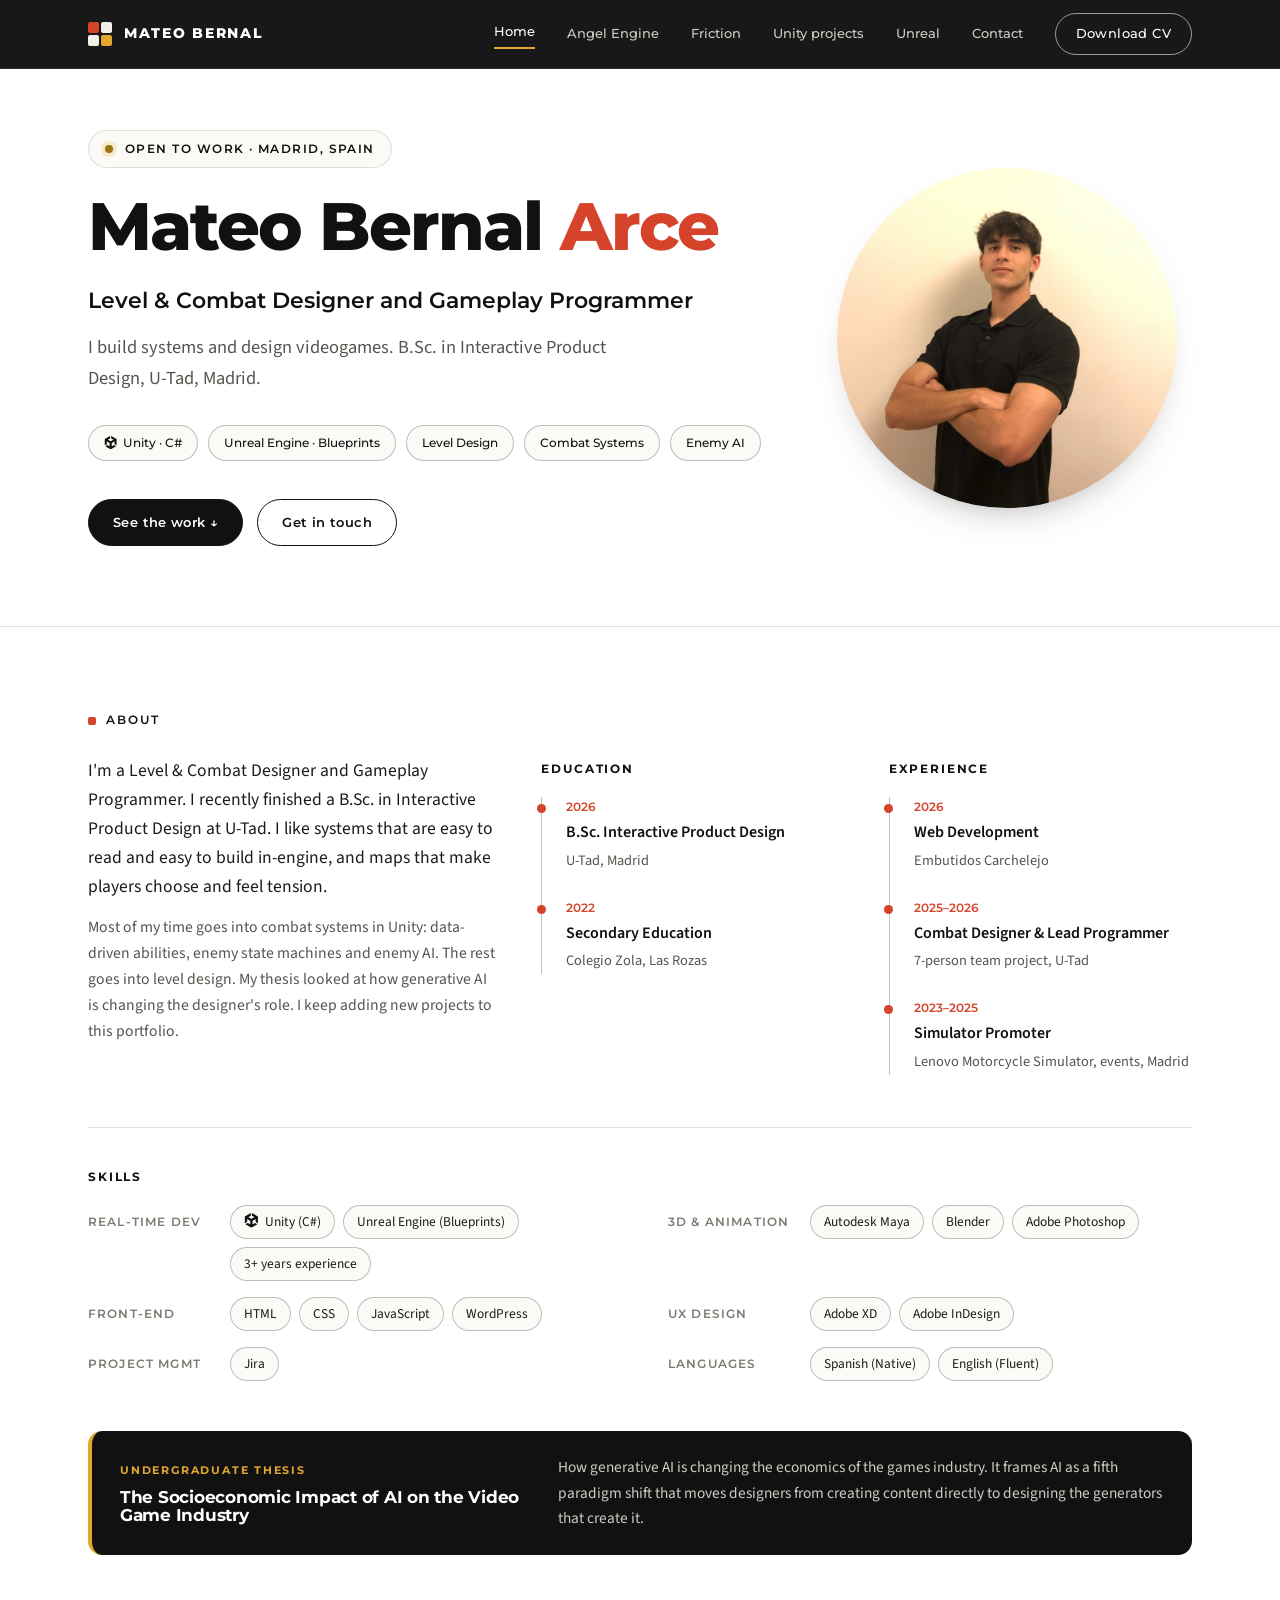
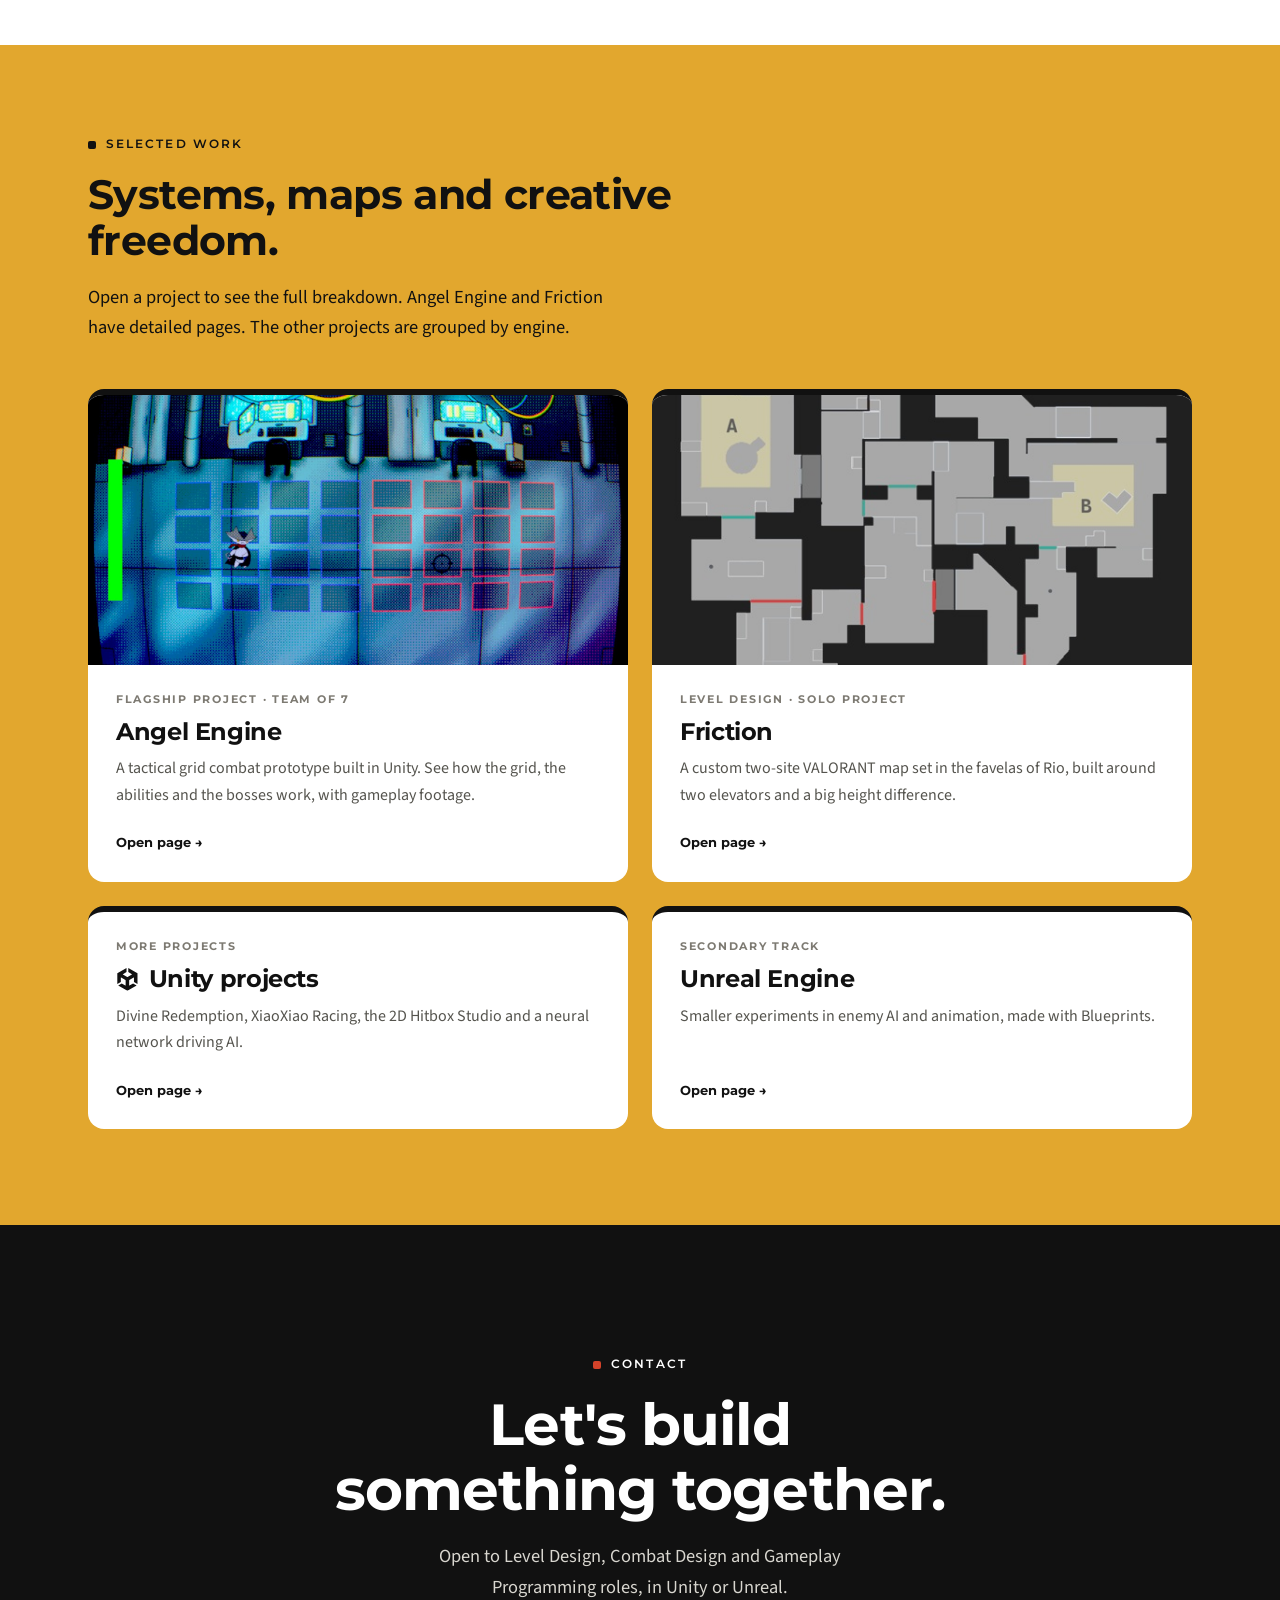
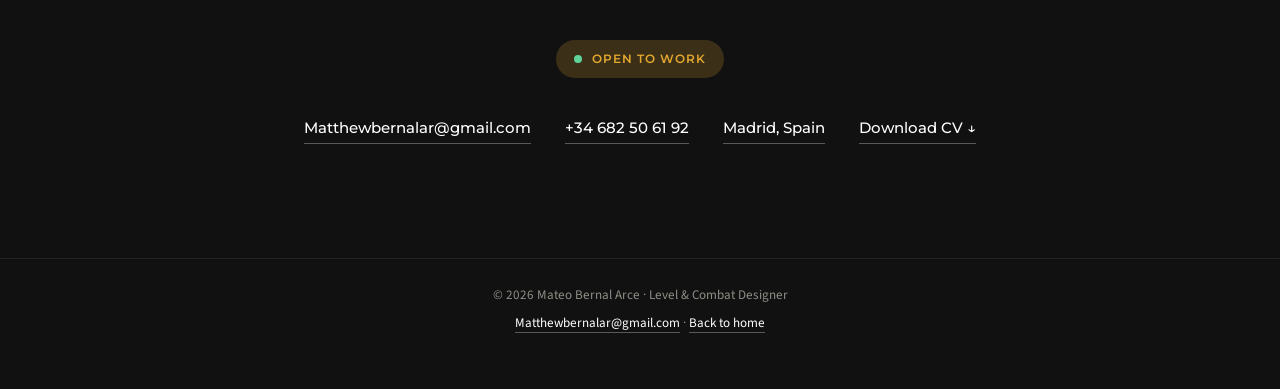
==== commit 5e4d4a9e: "Add files via upload" ====
--- a/index.html
+++ b/index.html
@@ -3,1366 +3,161 @@
 <head>
 <meta charset="UTF-8">
 <meta name="viewport" content="width=device-width, initial-scale=1.0">
-<title>Mateo Bernal Arce — Level &amp; Combat Designer</title>
+<title>Mateo Bernal Arce | Level &amp; Combat Designer</title>
 <meta name="description" content="Portfolio of Mateo Bernal Arce, Level &amp; Combat Designer and Gameplay Programmer. Unity &amp; Unreal Engine.">
-<link rel="icon" href="data:image/svg+xml,%3Csvg xmlns='http://www.w3.org/2000/svg' viewBox='0 0 32 32'%3E%3Crect width='32' height='32' rx='6' fill='%230A0C10'/%3E%3Crect x='7' y='7' width='8' height='8' fill='%23FF5A45'/%3E%3Crect x='17' y='17' width='8' height='8' fill='%232FE1C4'/%3E%3C/svg%3E">
+<link rel="icon" href="data:image/svg+xml,%3Csvg xmlns='http://www.w3.org/2000/svg' viewBox='0 0 32 32'%3E%3Crect width='32' height='32' rx='6' fill='%23111111'/%3E%3Crect x='7' y='7' width='8' height='8' fill='%23C8452D'/%3E%3Crect x='17' y='17' width='8' height='8' fill='%23E2A72E'/%3E%3C/svg%3E">
 <link rel="preconnect" href="https://fonts.googleapis.com">
 <link rel="preconnect" href="https://fonts.gstatic.com" crossorigin>
-<link href="https://fonts.googleapis.com/css2?family=Space+Grotesk:wght@500;600;700&family=Inter:wght@400;500;600;700&family=JetBrains+Mono:wght@400;500;600&display=swap" rel="stylesheet">
-<link rel="stylesheet" href="https://cdnjs.cloudflare.com/ajax/libs/highlight.js/11.9.0/styles/nord.min.css">
-<style>
-/* ============================================================
-   TOKENS
-============================================================ */
-:root{
-  --ink:#0A0C10;
-  --panel:#12151B;
-  --panel-2:#171B22;
-  --line:rgba(255,255,255,0.08);
-  --line-strong:rgba(255,255,255,0.16);
-  --text:#ECEEF2;
-  --muted:#8B93A3;
-  --muted-2:#5C6472;
-  --danger:#FF5A45;
-  --danger-dim:rgba(255,90,69,0.14);
-  --safe:#2FE1C4;
-  --safe-dim:rgba(47,225,196,0.12);
-  --font-display:'Space Grotesk', 'Inter', sans-serif;
-  --font-body:'Inter', -apple-system, sans-serif;
-  --font-mono:'JetBrains Mono', 'SFMono-Regular', monospace;
-  --container:1180px;
-}
+<link href="https://fonts.googleapis.com/css2?family=Montserrat:wght@500;600;700;800&family=Source+Sans+3:wght@400;500;600;700&family=JetBrains+Mono:wght@400;500&display=swap" rel="stylesheet">
 
-*,*::before,*::after{box-sizing:border-box;}
-html{scroll-behavior:smooth;}
-body{
-  margin:0;
-  background:var(--ink);
-  color:var(--text);
-  font-family:var(--font-body);
-  line-height:1.6;
-  -webkit-font-smoothing:antialiased;
-  overflow-x:hidden;
-}
-img{max-width:100%;display:block;}
-a{color:inherit;}
-.container{max-width:var(--container);margin:0 auto;padding:0 28px;}
-::selection{background:var(--danger);color:#0A0C10;}
-
-/* soft ambient glow across the whole page — replaces the old grid texture */
-body::before{
-  content:"";
-  position:fixed;inset:0;
-  background:
-    radial-gradient(ellipse 70% 45% at 15% 0%, rgba(255,90,69,0.07), transparent 60%),
-    radial-gradient(ellipse 60% 40% at 85% 10%, rgba(47,225,196,0.06), transparent 60%);
-  pointer-events:none;
-  z-index:0;
-}
-
-section{position:relative;z-index:1;}
-
-/* ============================================================
-   TYPOGRAPHY HELPERS
-============================================================ */
-.eyebrow{
-  font-family:var(--font-mono);
-  font-size:0.78rem;
-  letter-spacing:0.14em;
-  text-transform:uppercase;
-  color:var(--safe);
-  display:flex;align-items:center;gap:10px;
-  margin:0 0 18px;
-}
-.eyebrow::before{
-  content:"";
-  width:8px;height:8px;
-  background:var(--danger);
-  flex:none;
-}
-h1,h2,h3,h4{
-  font-family:var(--font-display);
-  font-weight:600;
-  line-height:1.05;
-  margin:0;
-  letter-spacing:-0.01em;
-}
-h2{font-size:clamp(1.9rem, 3vw, 2.6rem);}
-h3{font-size:clamp(1.25rem, 2vw, 1.5rem);}
-p{color:var(--muted);margin:0 0 1rem;}
-.lead{font-size:1.08rem;color:var(--text);}
-.section-head{max-width:640px;margin-bottom:56px;}
-
-/* ============================================================
-   NAV
-============================================================ */
-header.nav{
-  position:fixed;top:0;left:0;right:0;z-index:50;
-  backdrop-filter:blur(14px) saturate(140%);
-  background:rgba(10,12,16,0.72);
-  border-bottom:1px solid var(--line);
-}
-.nav-inner{
-  max-width:var(--container);margin:0 auto;padding:0 28px;
-  height:64px;display:flex;align-items:center;justify-content:space-between;
-}
-.brand{
-  display:flex;align-items:center;gap:10px;
-  font-family:var(--font-mono);font-weight:600;font-size:0.95rem;
-  letter-spacing:0.02em;text-decoration:none;
-}
-.brand-mark{
-  width:26px;height:26px;border:1px solid var(--line-strong);
-  display:grid;grid-template-columns:1fr 1fr;grid-template-rows:1fr 1fr;
-  overflow:hidden;flex:none;
-}
-.brand-mark span{display:block;}
-.brand-mark span:nth-child(1){background:var(--danger);}
-.brand-mark span:nth-child(4){background:var(--safe);}
-.nav-links{display:flex;align-items:center;gap:34px;}
-.nav-links a{
-  font-size:0.9rem;color:var(--muted);text-decoration:none;
-  transition:color .2s ease;
-}
-.nav-links a:hover{color:var(--text);}
-.btn{
-  font-family:var(--font-mono);font-size:0.8rem;letter-spacing:0.03em;
-  text-decoration:none;padding:10px 18px;border:1px solid var(--line-strong);
-  display:inline-flex;align-items:center;gap:8px;
-  transition:all .2s ease;white-space:nowrap;
-}
-.btn-primary{background:var(--danger);border-color:var(--danger);color:#12080a;font-weight:600;}
-.btn-primary:hover{background:#ff7761;border-color:#ff7761;}
-.btn-ghost{color:var(--text);}
-.btn-ghost:hover{border-color:var(--safe);color:var(--safe);}
-.nav-toggle{display:none;background:none;border:1px solid var(--line-strong);width:38px;height:38px;color:var(--text);cursor:pointer;}
-.nav-toggle span{display:block;width:16px;height:1.5px;background:var(--text);margin:3px auto;}
-
-/* ============================================================
-   HERO
-============================================================ */
-.hero{
-  min-height:100vh;
-  display:flex;flex-direction:column;justify-content:center;
-  padding:140px 0 80px;
-  position:relative;
-  overflow:hidden;
-}
-/* soft drifting glow — replaces the old rigid tile grid */
-.hero-field{position:absolute;inset:0;z-index:0;pointer-events:none;overflow:hidden;}
-.hero-field::before,.hero-field::after{
-  content:"";position:absolute;border-radius:50%;filter:blur(90px);
-}
-.hero-field::before{
-  width:440px;height:440px;top:-140px;left:6%;
-  background:radial-gradient(circle, rgba(255,90,69,0.16), transparent 70%);
-  animation:drift-a 24s ease-in-out infinite;
-}
-.hero-field::after{
-  width:400px;height:400px;bottom:-120px;right:8%;
-  background:radial-gradient(circle, rgba(47,225,196,0.14), transparent 70%);
-  animation:drift-b 28s ease-in-out infinite;
-}
-@keyframes drift-a{0%,100%{transform:translate(0,0);}50%{transform:translate(26px,18px);}}
-@keyframes drift-b{0%,100%{transform:translate(0,0);}50%{transform:translate(-22px,-14px);}}
-/* a handful of scattered "danger telegraph" pings — not a grid, just a few honest signals */
-.hero-pings{position:absolute;inset:0;z-index:0;pointer-events:none;}
-.hero-pings .p{position:absolute;width:6px;height:6px;border-radius:50%;background:var(--danger);opacity:0;}
-.hero-pings .p.on{animation:ping-pulse 2.4s ease-out;}
-@keyframes ping-pulse{
-  0%{opacity:0;transform:scale(0.5);box-shadow:0 0 0 0 rgba(255,90,69,0.3);}
-  20%{opacity:0.85;}
-  65%{opacity:0.25;box-shadow:0 0 0 16px rgba(255,90,69,0);}
-  100%{opacity:0;transform:scale(1);}
-}
-.hud-readout{
-  position:absolute; right:28px; bottom:28px; z-index:2;
-  font-family:var(--font-mono); font-size:0.72rem; color:var(--muted-2);
-  letter-spacing:0.08em; text-align:right; line-height:1.7;
-}
-.hud-readout b{color:var(--safe);font-weight:500;}
-.hero-inner{position:relative;z-index:2;}
-.hero-tag{
-  font-family:var(--font-mono);font-size:0.85rem;color:var(--muted);
-  letter-spacing:0.05em;margin-bottom:22px;
-  display:flex;align-items:center;gap:12px;
-}
-.hero-tag .dot{width:7px;height:7px;background:var(--safe);border-radius:50%;box-shadow:0 0 0 3px var(--safe-dim);}
-.hero h1{
-  font-size:clamp(2.6rem, 7vw, 5.6rem);
-  letter-spacing:-0.02em;
-  margin-bottom:22px;
-  max-width:16ch;
-}
-.hero h1 em{
-  font-style:normal;color:var(--danger);
-}
-.hero .sub{
-  font-size:clamp(1.05rem, 1.6vw, 1.3rem);
-  color:var(--text);
-  max-width:640px;
-  margin-bottom:34px;
-  font-weight:400;
-}
-.hero .sub strong{color:var(--safe);font-weight:600;}
-.chip-row{display:flex;flex-wrap:wrap;gap:10px;margin-bottom:40px;}
-.chip{
-  font-family:var(--font-mono);font-size:0.78rem;color:var(--muted);
-  border:1px solid var(--line-strong);padding:6px 12px;
-}
-.hero-cta{display:flex;gap:16px;flex-wrap:wrap;}
-
-/* ============================================================
-   ABOUT
-============================================================ */
-.about{padding:120px 0;border-top:1px solid var(--line);}
-.about-grid{
-  display:grid;grid-template-columns:300px 1fr;gap:72px;
-}
-.photo-frame{
-  position:relative;aspect-ratio:1/1;overflow:hidden;
-  border:1px solid var(--line-strong);
-}
-.photo-frame img{width:100%;height:100%;object-fit:cover;filter:grayscale(15%) contrast(1.03);}
-.photo-frame::before,.photo-frame::after,
-.corner-tl,.corner-br{content:"";position:absolute;width:18px;height:18px;z-index:2;}
-.corner-tl{top:-1px;left:-1px;border-top:2px solid var(--danger);border-left:2px solid var(--danger);}
-.corner-br{bottom:-1px;right:-1px;border-bottom:2px solid var(--safe);border-right:2px solid var(--safe);}
-.about-bio p{color:var(--muted);max-width:60ch;}
-.about-bio .lead{margin-bottom:20px;}
-
-.meta-cols{display:grid;grid-template-columns:1fr 1fr;gap:40px;margin-top:44px;}
-.timeline-label{font-family:var(--font-mono);font-size:0.72rem;letter-spacing:0.12em;text-transform:uppercase;color:var(--muted-2);margin-bottom:16px;}
-.timeline{list-style:none;margin:0;padding:0;border-left:1px solid var(--line-strong);}
-.timeline li{position:relative;padding:0 0 22px 22px;}
-.timeline li::before{content:"";position:absolute;left:-4.5px;top:5px;width:8px;height:8px;background:var(--ink);border:1.5px solid var(--safe);}
-.timeline li:last-child{padding-bottom:0;}
-.timeline .yr{font-family:var(--font-mono);font-size:0.78rem;color:var(--danger);display:block;margin-bottom:3px;}
-.timeline .ti{color:var(--text);font-weight:500;display:block;font-size:0.95rem;}
-.timeline .sub{color:var(--muted);font-size:0.86rem;}
-
-.skills-block{margin-top:52px;}
-.skill-group{margin-bottom:22px;}
-.skill-group .k{font-family:var(--font-mono);font-size:0.72rem;letter-spacing:0.1em;text-transform:uppercase;color:var(--muted-2);display:inline-block;width:150px;vertical-align:top;padding-top:8px;}
-.tag-row{display:inline-flex;flex-wrap:wrap;gap:8px;width:calc(100% - 160px);}
-.tag{font-size:0.82rem;border:1px solid var(--line);padding:6px 12px;color:var(--muted);background:var(--panel);}
-
-.thesis-card{
-  margin-top:48px;border-left:2px solid var(--danger);
-  background:var(--panel);padding:22px 26px;
-}
-.thesis-card .k{font-family:var(--font-mono);font-size:0.72rem;letter-spacing:0.1em;text-transform:uppercase;color:var(--danger);margin-bottom:10px;display:block;}
-.thesis-card h4{font-family:var(--font-body);font-weight:600;font-size:1rem;color:var(--text);margin-bottom:8px;}
-.thesis-card p{margin:0;font-size:0.92rem;}
-
-/* ============================================================
-   WORK SECTION SHARED
-============================================================ */
-.work{padding:120px 0 40px;border-top:1px solid var(--line);}
-.work-subnav{display:flex;gap:10px;margin-bottom:8px;}
-.pill-link{
-  font-family:var(--font-mono);font-size:0.78rem;text-decoration:none;
-  border:1px solid var(--line-strong);padding:8px 16px;color:var(--muted);
-}
-.pill-link:hover{color:var(--text);border-color:var(--safe);}
-
-.engine-block{padding:64px 0;}
-.engine-head{display:flex;align-items:baseline;justify-content:space-between;gap:20px;flex-wrap:wrap;margin-bottom:52px;padding-top:40px;border-top:1px solid var(--line);}
-.engine-head .num{font-family:var(--font-mono);color:var(--muted-2);font-size:0.85rem;}
-.engine-head h2{display:flex;align-items:center;gap:14px;}
-.engine-logo{width:30px;height:30px;}
-
-/* ---- Featured case study ---- */
-.feature{
-  display:grid;grid-template-columns:1.1fr 1fr;gap:56px;
-  padding:44px 0;border-top:1px solid var(--line);align-items:start;
-}
-.feature:nth-of-type(even){grid-template-columns:1fr 1.1fr;}
-.feature:nth-of-type(even) .feature-media{order:2;}
-.feature-media{position:sticky;top:90px;}
-.feature-media img{border:1px solid var(--line-strong);}
-.feature-media .cap{font-family:var(--font-mono);font-size:0.72rem;color:var(--muted-2);margin-top:10px;letter-spacing:0.03em;}
-.thumb-row{display:grid;grid-template-columns:1fr 1fr;gap:10px;margin-top:10px;}
-.thumb-row img{border:1px solid var(--line-strong);aspect-ratio:4/3;object-fit:cover;}
-
-.tag-line{display:flex;flex-wrap:wrap;gap:8px;margin-bottom:18px;}
-.tag-line .tag{border-color:var(--line-strong);}
-.feature h3{margin-bottom:6px;}
-.feature .role-meta{font-family:var(--font-mono);font-size:0.78rem;color:var(--muted-2);margin-bottom:22px;display:block;}
-.feature h4.sub-h{
-  font-family:var(--font-mono);font-size:0.78rem;letter-spacing:0.06em;text-transform:uppercase;
-  color:var(--safe);margin:26px 0 10px;font-weight:600;
-}
-.stat-row{
-  display:flex;flex-wrap:wrap;gap:0;
-  font-family:var(--font-mono);font-size:0.76rem;color:var(--muted);
-  border-top:1px solid var(--line);border-bottom:1px solid var(--line);
-  margin:26px 0;
-}
-.stat-row div{padding:12px 16px 12px 0;border-right:1px solid var(--line);margin-right:16px;}
-.stat-row div:last-child{border-right:none;}
-.stat-row b{color:var(--text);display:block;font-size:0.82rem;margin-bottom:2px;font-family:var(--font-body);font-weight:600;}
-
-.note-box{
-  margin-top:22px;padding:16px 18px;background:var(--panel);border:1px dashed var(--line-strong);
-  font-size:0.86rem;color:var(--muted);
-}
-.note-box b{color:var(--safe);font-weight:600;}
-
-/* code block */
-pre{
-  background:#0d1117;border:1px solid var(--line-strong);
-  padding:18px 20px;overflow-x:auto;font-size:0.78rem;margin:18px 0;
-}
-pre code{font-family:var(--font-mono);}
-.code-cap{font-family:var(--font-mono);font-size:0.7rem;color:var(--muted-2);margin-top:-10px;margin-bottom:18px;}
-
-/* ---- Diagram ---- */
-.diagram-wrap{
-  margin:30px 0 10px;border:1px solid var(--line);background:var(--panel);padding:20px;
-}
-.diagram-wrap svg{width:100%;height:auto;display:block;}
-.diagram-legend{display:flex;gap:26px;flex-wrap:wrap;margin-top:14px;font-family:var(--font-mono);font-size:0.72rem;color:var(--muted-2);}
-.diagram-legend span{display:inline-flex;align-items:center;gap:8px;}
-.leg-line{width:22px;height:0;border-top:2px solid var(--muted);display:inline-block;}
-.leg-line.dashed{border-top:2px dashed var(--safe);}
-
-/* ---- Grid of smaller projects ---- */
-.grid-cards{display:grid;grid-template-columns:repeat(2,1fr);gap:24px;padding:52px 0 0;}
-.card{
-  border:1px solid var(--line);background:var(--panel);
-  display:flex;flex-direction:column;
-  cursor:pointer;transition:border-color .2s ease, transform .2s ease;
-}
-.card:hover{border-color:var(--safe-dim);transform:translateY(-3px);}
-.card:hover .card-body h4{color:var(--safe);}
-.card-body h4{transition:color .2s ease;}
-.card-media{
-  aspect-ratio:16/9;border-bottom:1px dashed var(--line-strong);
-  display:flex;flex-direction:column;align-items:center;justify-content:center;gap:8px;
-  color:var(--muted-2);
-  background:radial-gradient(ellipse at 50% 40%, rgba(255,255,255,0.035), transparent 70%), var(--panel-2);
-}
-.card-media svg{width:26px;height:26px;opacity:0.6;}
-.card-tap{font-family:var(--font-mono);font-size:0.66rem;letter-spacing:0.04em;color:var(--muted-2);margin-top:auto;padding-top:14px;}
-.card:hover .card-tap{color:var(--safe);}
-.card-media .m-label{font-family:var(--font-mono);font-size:0.7rem;letter-spacing:0.04em;}
-.card-body{padding:22px 24px 26px;flex:1;display:flex;flex-direction:column;}
-.card-top{display:flex;justify-content:space-between;align-items:flex-start;gap:10px;margin-bottom:10px;}
-.card-body h4{font-size:1.02rem;font-weight:600;color:var(--text);font-family:var(--font-body);}
-.status-pill{
-  font-family:var(--font-mono);font-size:0.66rem;letter-spacing:0.04em;text-transform:uppercase;
-  color:var(--danger);border:1px solid var(--danger-dim);background:var(--danger-dim);
-  padding:4px 9px;white-space:nowrap;flex:none;
-}
-.card-body .tag-line{margin:8px 0 10px;}
-.card-body .tag{font-size:0.72rem;padding:4px 9px;}
-.card-body p{font-size:0.88rem;margin-bottom:0;}
-
-.ghost-card{
-  border:1px dashed var(--line-strong);display:flex;flex-direction:column;align-items:center;justify-content:center;
-  gap:10px;padding:40px 24px;text-align:center;color:var(--muted-2);
-}
-.ghost-card .plus{font-family:var(--font-mono);font-size:1.6rem;color:var(--muted-2);}
-.ghost-card p{font-size:0.86rem;margin:0;max-width:26ch;}
-
-/* ============================================================
-   CONTACT / FOOTER
-============================================================ */
-.contact{padding:130px 0 60px;border-top:1px solid var(--line);text-align:center;}
-.contact h2{font-size:clamp(2.2rem,5vw,3.6rem);max-width:16ch;margin:0 auto 20px;}
-.contact .lead{max-width:46ch;margin:0 auto 40px;}
-.contact-list{display:flex;justify-content:center;gap:34px;flex-wrap:wrap;margin-bottom:44px;font-family:var(--font-mono);font-size:0.9rem;}
-.contact-list a,.contact-list .loc{text-decoration:none;color:var(--text);border-bottom:1px solid var(--line-strong);padding-bottom:2px;transition:border-color .2s ease, color .2s ease;}
-.contact-list a:hover{color:var(--safe);border-color:var(--safe);}
-.status-open{
-  display:inline-flex;align-items:center;gap:10px;font-family:var(--font-mono);font-size:0.78rem;
-  color:var(--safe);border:1px solid var(--safe-dim);background:var(--safe-dim);padding:8px 16px;margin-bottom:40px;
-}
-.status-open .dot{width:7px;height:7px;border-radius:50%;background:var(--safe);animation:blinkdot 1.8s ease-in-out infinite;}
-@keyframes blinkdot{0%,100%{opacity:1;}50%{opacity:0.25;}}
-footer{padding:30px 0 50px;text-align:center;font-family:var(--font-mono);font-size:0.74rem;color:var(--muted-2);}
-footer .foot-links{margin-top:8px;color:var(--muted-2);}
-
-/* reveal on scroll */
-.reveal{opacity:0;transform:translateY(24px);transition:opacity .7s ease, transform .7s ease;}
-.reveal.in{opacity:1;transform:translateY(0);}
-
-/* ============================================================
-   RESPONSIVE
-============================================================ */
-@media (max-width: 900px){
-  .about-grid{grid-template-columns:1fr;}
-  .photo-frame{max-width:260px;}
-  .feature,.feature:nth-of-type(even){grid-template-columns:1fr;}
-  .feature-media{order:1 !important;position:static;}
-  .grid-cards{grid-template-columns:1fr;}
-  .meta-cols{grid-template-columns:1fr;}
-  .skill-group .k{display:block;width:auto;margin-bottom:8px;}
-  .tag-row{width:100%;}
-}
-@media (max-width: 720px){
-  .nav-links{
-    position:fixed;top:64px;left:0;right:0;background:var(--ink);
-    border-bottom:1px solid var(--line);flex-direction:column;align-items:flex-start;
-    padding:20px 28px;gap:18px;transform:translateY(-130%);transition:transform .25s ease;
-  }
-  .nav-links.open{transform:translateY(0);}
-  .nav-toggle{display:block;}
-  .nav-links a.btn{margin-top:6px;}
-}
-/* ============================================================
-   PROJECT MODAL + LIGHTBOX
-============================================================ */
-.overlay{
-  position:fixed;inset:0;z-index:200;
-  background:rgba(6,7,10,0.82);backdrop-filter:blur(6px);
-  display:flex;align-items:center;justify-content:center;padding:24px;
-  opacity:0;pointer-events:none;transition:opacity .25s ease;
-}
-.overlay.open{opacity:1;pointer-events:auto;}
-.pmodal{
-  background:var(--panel);border:1px solid var(--line-strong);
-  max-width:640px;width:100%;max-height:85vh;overflow-y:auto;
-  padding:38px 36px 34px;position:relative;
-  transform:translateY(16px);transition:transform .25s ease;
-}
-.overlay.open .pmodal{transform:translateY(0);}
-.pmodal-close{
-  position:absolute;top:16px;right:16px;width:36px;height:36px;
-  border:1px solid var(--line-strong);background:none;color:var(--text);
-  cursor:pointer;font-size:1.2rem;line-height:1;font-family:var(--font-mono);
-  display:flex;align-items:center;justify-content:center;transition:all .2s ease;
-}
-.pmodal-close:hover{border-color:var(--danger);color:var(--danger);}
-.pmodal h3{margin-bottom:6px;padding-right:40px;}
-.pmodal .tag-line{margin:16px 0 20px;}
-.pmodal .pm-lead{font-size:0.95rem;color:var(--text);}
-.pmodal .pm-section{margin-top:22px;}
-.pmodal .pm-section h4{
-  font-family:var(--font-mono);font-size:0.76rem;letter-spacing:0.06em;text-transform:uppercase;
-  color:var(--safe);margin-bottom:8px;font-weight:600;
-}
-.pmodal .pm-section p{margin:0;font-size:0.9rem;}
-.pmodal .pm-section ul{margin:0;padding-left:18px;font-size:0.9rem;color:var(--muted);}
-.pmodal .pm-section li{margin-bottom:6px;}
-.pmodal .pm-note{
-  margin-top:24px;padding:14px 16px;background:var(--panel-2);
-  border:1px dashed var(--line-strong);font-size:0.84rem;color:var(--muted);
-}
-.pmodal .pm-note b{color:var(--safe);font-weight:600;}
-.lightbox{background:transparent;padding:0;cursor:zoom-out;max-width:min(1100px,92vw);border:none;}
-.lightbox img{max-width:100%;max-height:88vh;display:block;border:1px solid var(--line-strong);}
-.feature-media img,.thumb-row img{cursor:zoom-in;}
-
-@media (prefers-reduced-motion: reduce){
-  html{scroll-behavior:auto;}
-  .hero-pings .p.on{animation:none;}
-  .hero-field::before,.hero-field::after{animation:none;}
-  .status-open .dot{animation:none;}
-  .reveal{opacity:1;transform:none;transition:none;}
-}
-
-/* ============================================================
-   v2 ADDITIONS — Unity logo, Angel Engine page, video slots, Unreal text rows
-============================================================ */
-.ico-unity{width:1.05em;height:1.05em;fill:currentColor;vertical-align:-0.17em;margin-right:7px;flex:none;}
-.chip .ico-unity,.tag .ico-unity{width:1.1em;height:1.1em;margin-right:6px;color:var(--text);}
-.engine-head h2 .engine-logo{width:36px;height:36px;fill:var(--text);margin:0;}
-.work-subnav .ico-unity{color:var(--text);}
-.diagram-wrap{overflow-x:auto;}
-.diagram-wrap svg{min-width:620px;}
-
-/* ---- Angel Engine block ---- */
-.ae{padding:8px 0 28px;}
-.ae-hero{padding:44px 0 36px;border-top:1px solid var(--line);}
-.ae-hero .eyebrow{margin-bottom:14px;}
-.ae-title{font-size:clamp(2.4rem,6vw,4.4rem);letter-spacing:-0.02em;margin-bottom:10px;}
-.ae-title em{font-style:normal;color:var(--danger);}
-.ae-sub{font-family:var(--font-mono);font-size:0.82rem;color:var(--muted);letter-spacing:0.04em;margin-bottom:26px;display:block;}
-.ae-hero .lead{max-width:68ch;color:var(--text);}
-.ae-hero p{max-width:68ch;}
-
-.ae-nav{
-  position:sticky;top:64px;z-index:20;
-  display:flex;gap:8px;flex-wrap:wrap;padding:12px 0;margin:0 0 8px;
-  background:rgba(10,12,16,0.86);backdrop-filter:blur(10px);
-  border-top:1px solid var(--line);border-bottom:1px solid var(--line);
-}
-.ae-nav a{
-  font-family:var(--font-mono);font-size:0.74rem;text-decoration:none;color:var(--muted);
-  border:1px solid var(--line);padding:6px 12px;transition:all .2s ease;
-}
-.ae-nav a:hover{color:var(--safe);border-color:var(--safe);}
-.ae-sec{padding:64px 0 8px;scroll-margin-top:130px;}
-.ae-sec-head{display:flex;align-items:baseline;gap:16px;margin-bottom:22px;}
-.ae-sec-head .n{font-family:var(--font-mono);font-size:0.8rem;color:var(--danger);}
-.ae-sec-head h3{font-size:clamp(1.5rem,2.6vw,2rem);}
-.ae-sec p{max-width:70ch;}
-.ae-sec p code,.ae-hero p code,.pillar p code{font-family:var(--font-mono);font-size:0.84em;color:var(--safe);background:var(--safe-dim);padding:1px 6px;}
-.ae-two{display:grid;grid-template-columns:1.05fr 1fr;gap:44px;align-items:start;margin-top:8px;}
-
-.pillars{display:grid;grid-template-columns:repeat(3,1fr);gap:16px;margin:34px 0 0;}
-.pillar{border:1px solid var(--line);background:var(--panel);padding:22px 22px 24px;border-top:2px solid var(--danger);}
-.pillar:nth-child(2){border-top-color:var(--safe);}
-.pillar:nth-child(3){border-top-color:var(--text);}
-.pillar .k{font-family:var(--font-mono);font-size:0.7rem;letter-spacing:0.1em;color:var(--muted-2);text-transform:uppercase;display:block;margin-bottom:10px;}
-.pillar h4{font-family:var(--font-body);font-size:1.02rem;font-weight:600;margin-bottom:8px;color:var(--text);}
-.pillar p{font-size:0.88rem;margin:0;}
-
-/* ---- video slots ---- */
-.vid{margin:0;}
-.vid-stage{position:relative;aspect-ratio:16/9;background:#05070a;border:1px solid var(--line-strong);overflow:hidden;}
-.vid-stage video,.vid-stage iframe{position:absolute;inset:0;width:100%;height:100%;border:0;background:#000;display:block;}
-.vid-fallback{
-  position:absolute;inset:0;display:flex;flex-direction:column;align-items:center;justify-content:center;gap:10px;
-  text-align:center;padding:20px;color:var(--muted-2);
-  background:radial-gradient(ellipse at 50% 40%, rgba(255,255,255,0.04), transparent 70%), var(--panel-2);
-}
-.vid-fallback .play{
-  width:52px;height:52px;border:1px solid var(--line-strong);border-radius:50%;
-  display:flex;align-items:center;justify-content:center;
-}
-.vid-fallback .play svg{width:16px;height:16px;fill:var(--muted);margin-left:2px;}
-.vid-fallback .t{font-family:var(--font-mono);font-size:0.76rem;letter-spacing:0.04em;color:var(--muted);}
-.vid-fallback .p{font-family:var(--font-mono);font-size:0.66rem;color:var(--muted-2);}
-.vid.ready .vid-fallback{display:none;}
-.vid-cap{font-family:var(--font-mono);font-size:0.72rem;color:var(--muted-2);margin-top:10px;letter-spacing:0.03em;}
-.vid-cap b{color:var(--text);font-weight:500;}
-.vid-main .vid-stage{border-color:var(--line-strong);box-shadow:0 0 0 1px var(--line),0 30px 80px -30px rgba(255,90,69,0.18);}
-
-/* ---- mini grid illustration ---- */
-.mini-grid{border:1px solid var(--line);background:var(--panel);padding:18px;}
-.mini-grid svg{width:100%;height:auto;display:block;}
-.mini-grid .tile{fill:var(--panel-2);stroke:var(--line-strong);stroke-width:1;}
-.mini-grid .tile.warn{fill:rgba(255,90,69,0.2);stroke:var(--danger);stroke-dasharray:4 3;animation:tilewarn 2.2s ease-in-out infinite;}
-.mini-grid .tile.warn.d2{fill:rgba(255,90,69,0.34);animation-delay:.15s;}
-.mini-grid .tile.warn.d3{fill:rgba(255,90,69,0.5);animation-delay:.3s;}
-@keyframes tilewarn{0%,100%{opacity:.55;}50%{opacity:1;}}
-.mini-grid .pl{fill:var(--safe);}
-.mini-grid .en{fill:var(--text);}
-.mini-grid text{font-family:var(--font-mono);font-size:10px;fill:var(--muted);}
-.mini-legend{display:flex;gap:20px;flex-wrap:wrap;margin-top:12px;font-family:var(--font-mono);font-size:0.7rem;color:var(--muted-2);}
-.mini-legend i{display:inline-block;width:10px;height:10px;margin-right:7px;vertical-align:-1px;border:1px solid var(--line-strong);}
-.mini-legend i.w{background:rgba(255,90,69,0.4);border-color:var(--danger);}
-.mini-legend i.p{background:var(--safe);border-color:var(--safe);}
-
-/* ---- ability data table + shapes ---- */
-.spec{width:100%;border-collapse:collapse;margin:8px 0 0;font-size:0.88rem;}
-.spec th,.spec td{text-align:left;padding:11px 14px;border-bottom:1px solid var(--line);vertical-align:top;}
-.spec th{font-family:var(--font-mono);font-size:0.7rem;letter-spacing:0.08em;text-transform:uppercase;color:var(--muted-2);font-weight:500;width:36%;}
-.spec td{color:var(--muted);}
-.spec td b{color:var(--text);font-weight:500;}
-.shape-row{display:flex;flex-wrap:wrap;gap:8px;margin:14px 0 4px;}
-.shape-row .tag{font-family:var(--font-mono);font-size:0.74rem;}
-.shape-row .tag.more{border-style:dashed;color:var(--muted-2);}
-
-/* ---- enemy hierarchy cards ---- */
-.base-strip{display:grid;grid-template-columns:1fr 1fr;gap:16px;margin:26px 0 30px;}
-.base-card{border:1px solid var(--line);background:var(--panel);padding:20px 22px;}
-.base-card .k{font-family:var(--font-mono);font-size:0.72rem;color:var(--safe);letter-spacing:0.06em;display:block;margin-bottom:6px;}
-.base-card h4{font-family:var(--font-body);font-size:1rem;color:var(--text);margin-bottom:6px;}
-.base-card p{margin:0;font-size:0.88rem;}
-.boss-grid{display:grid;grid-template-columns:repeat(3,1fr);gap:20px;}
-.boss{display:flex;flex-direction:column;gap:14px;}
-.boss h4{font-family:var(--font-body);font-size:1.05rem;color:var(--text);}
-.boss .bk{font-family:var(--font-mono);font-size:0.7rem;color:var(--danger);letter-spacing:0.08em;text-transform:uppercase;}
-.boss p{font-size:0.88rem;margin:0;}
-
-/* ---- role split ---- */
-.role-split{display:grid;grid-template-columns:1fr 1fr;gap:16px;margin-top:8px;}
-.role-card{border:1px solid var(--line);background:var(--panel);padding:24px 26px;}
-.role-card h4{font-family:var(--font-mono);font-size:0.78rem;letter-spacing:0.08em;text-transform:uppercase;color:var(--safe);margin-bottom:14px;}
-.role-card ul{margin:0;padding-left:18px;color:var(--muted);font-size:0.9rem;}
-.role-card li{margin-bottom:8px;}
-
-/* ---- Unreal: secondary, text only ---- */
-.engine-block.secondary{padding-top:28px;}
-.engine-block.secondary .engine-head{margin-bottom:10px;}
-.engine-block.secondary .engine-head h2{font-size:clamp(1.3rem,2vw,1.6rem);color:var(--muted);}
-.engine-block.secondary .engine-head .num{color:var(--muted-2);}
-.secondary-note{font-size:0.9rem;color:var(--muted-2);max-width:60ch;margin:0 0 18px;}
-.u-list{border-bottom:1px solid var(--line);}
-.u-row{
-  display:grid;grid-template-columns:1fr auto;gap:8px 20px;align-items:baseline;
-  padding:16px 0;border-top:1px solid var(--line);cursor:pointer;transition:background .2s ease;
-}
-.u-row:hover{background:rgba(255,255,255,0.02);}
-.u-row:hover h4{color:var(--safe);}
-.u-row h4{font-family:var(--font-body);font-size:0.98rem;font-weight:500;color:var(--text);transition:color .2s ease;}
-.u-row p{grid-column:1 / -1;margin:0;font-size:0.86rem;color:var(--muted-2);max-width:72ch;}
-.u-row .u-meta{font-family:var(--font-mono);font-size:0.68rem;color:var(--muted-2);letter-spacing:0.04em;white-space:nowrap;}
-.u-row .u-meta .status-pill{margin-left:10px;}
-
-@media (max-width: 900px){
-  .ae-two,.pillars,.base-strip,.boss-grid,.role-split{grid-template-columns:1fr;}
-  .ae-nav{top:64px;overflow-x:auto;flex-wrap:nowrap;}
-  .ae-nav a{white-space:nowrap;}
-  .spec th{width:42%;}
-}
-@media (prefers-reduced-motion: reduce){
-  .mini-grid .tile.warn{animation:none;}
-}
-
-/* ---- v3: real media ---- */
-.vid-stage video{object-fit:contain;}
-.chapters{display:flex;flex-wrap:wrap;gap:8px;margin-top:14px;}
-.chapters button,.seek{
-  font-family:var(--font-mono);font-size:0.72rem;color:var(--muted);background:none;cursor:pointer;
-  border:1px solid var(--line);padding:6px 11px;transition:all .2s ease;
-}
-.chapters button:hover,.seek:hover{color:var(--safe);border-color:var(--safe);}
-.chapters button b,.seek b{color:var(--danger);font-weight:500;margin-right:7px;}
-.chap-label{font-family:var(--font-mono);font-size:0.7rem;letter-spacing:0.1em;text-transform:uppercase;color:var(--muted-2);margin:22px 0 0;display:block;}
-.arena-grid{display:grid;grid-template-columns:repeat(6,1fr);gap:10px;margin-top:30px;}
-.arena-grid figure{margin:0;}
-.arena-grid img{width:100%;aspect-ratio:16/9;object-fit:cover;border:1px solid var(--line-strong);cursor:zoom-in;transition:border-color .2s ease;}
-.arena-grid img:hover{border-color:var(--safe);}
-.arena-grid figure:nth-child(1){grid-column:span 6;}
-.arena-grid figure:nth-child(1) img{aspect-ratio:21/9;}
-.arena-grid figure:nth-child(n+2){grid-column:span 3;}
-.arena-grid figure:nth-child(n+4){grid-column:span 3;}
-.arena-grid figcaption{font-family:var(--font-mono);font-size:0.68rem;color:var(--muted-2);margin-top:7px;letter-spacing:0.03em;}
-.flow-grid{display:grid;grid-template-columns:1fr 1fr;gap:24px;margin-top:22px;}
-@media (max-width:900px){
-  .arena-grid{grid-template-columns:1fr 1fr;}
-  .arena-grid figure:nth-child(n){grid-column:span 1;}
-  .arena-grid figure:nth-child(1){grid-column:span 2;}
-  .flow-grid{grid-template-columns:1fr;}
-}
-
-</style>
+<link rel="stylesheet" href="assets/style.css">
 </head>
-<body>
+<body class="">
 <svg width="0" height="0" style="position:absolute" aria-hidden="true"><symbol id="ico-unity" viewBox="0 0 24 24"><path d="m12.9288 4.2939 3.7997 2.1929c.1366.077.1415.2905 0 .3675l-4.515 2.6076a.4192.4192 0 0 1-.4246 0L7.274 6.8543c-.139-.0745-.1415-.293 0-.3675l3.7972-2.193V0L1.3758 5.5977V16.793l3.7177-2.1456v-4.3858c-.0025-.1565.1813-.2682.318-.1838l4.5148 2.6076a.4252.4252 0 0 1 .2136.3676v5.2127c.0025.1565-.1813.2682-.3179.1838l-3.7996-2.1929-3.7178 2.1457L12 24l9.6954-5.5977-3.7178-2.1457-3.7996 2.1929c-.1341.082-.3229-.0248-.3179-.1838V13.053c0-.1565.087-.2956.2136-.3676l4.5149-2.6076c.134-.082.3228.0224.3179.1838v4.3858l3.7177 2.1456V5.5977L12.9288 0Z"/></symbol></svg>
-
-<!-- ================= NAV ================= -->
 <header class="nav">
   <div class="nav-inner">
-    <a href="#top" class="brand">
+    <a href="index.html" class="brand">
       <span class="brand-mark"><span></span><span></span><span></span><span></span></span>
       MATEO BERNAL
     </a>
     <nav class="nav-links" id="navLinks">
-      <a href="#about">About</a>
-      <a href="#unity">Unity</a>
-      <a href="#angel-engine">Angel Engine</a>
-      <a href="#unreal">Unreal</a>
-      <a href="#contact">Contact</a>
-      <a href="#" class="btn btn-ghost" id="cvBtn" download="Mateo_Bernal_Arce_CV.pdf">Download CV</a>
+      <a href="index.html" aria-current="page">Home</a><a href="angel-engine.html">Angel Engine</a><a href="friction.html">Friction</a><a href="unity-projects.html">Unity projects</a><a href="unreal.html">Unreal</a><a href="index.html#contact">Contact</a>
+      <a href="media/Mateo_Bernal_Arce_CV.pdf" class="btn btn-ghost" download="Mateo_Bernal_Arce_CV.pdf">Download CV</a>
     </nav>
     <button class="nav-toggle" id="navToggle" aria-label="Toggle menu"><span></span><span></span><span></span></button>
   </div>
 </header>
-
-<!-- ================= HERO ================= -->
+<main>
 <section class="hero" id="top">
-  <div class="hero-field"></div>
-  <div class="hero-pings" id="heroPings"></div>
-  <div class="hud-readout">
-    STATUS: <b>OPEN TO WORK</b><br>
-    LOC: MADRID, ES
-  </div>
   <div class="container hero-inner">
-    <div class="hero-tag"><span class="dot"></span>LEVEL &amp; COMBAT DESIGNER — GAMEPLAY PROGRAMMER</div>
-    <h1>Mateo Bernal <em>Arce</em></h1>
-    <p class="sub">I build systems and design <strong>videogames</strong> - Graduated in B.Sc. in Interactive Product Design, U-Tad, Madrid.</p>
-    <div class="chip-row">
-      <span class="chip"><svg class="ico-unity" aria-hidden="true"><use href="#ico-unity"/></svg>Unity · C#</span>
-      <span class="chip">Unreal Engine · Blueprints</span>
-      <span class="chip">Level Design</span>
-      <span class="chip">Combat Systems</span>
-      <span class="chip">Enemy AI</span>
-    </div>
-    <div class="hero-cta">
-      <a href="#unity" class="btn btn-primary">See the work ↓</a>
-      <a href="mailto:Matthewbernalar@gmail.com" class="btn btn-ghost">Get in touch</a>
+    <div class="hero-grid">
+      <div class="hero-text">
+        <div class="hero-tag"><span class="dot"></span>Open to work · Madrid, Spain</div>
+        <h1>Mateo Bernal <em>Arce</em></h1>
+        <p class="role">Level &amp; Combat Designer and Gameplay Programmer</p>
+        <p class="sub">I build systems and design videogames. B.Sc. in Interactive Product Design, U-Tad, Madrid.</p>
+        <div class="chip-row">
+          <span class="chip"><svg class="ico-unity" aria-hidden="true"><use href="#ico-unity"/></svg>Unity · C#</span>
+          <span class="chip">Unreal Engine · Blueprints</span>
+          <span class="chip">Level Design</span>
+          <span class="chip">Combat Systems</span>
+          <span class="chip">Enemy AI</span>
+        </div>
+        <div class="hero-cta">
+          <a href="#work" class="btn btn-primary">See the work ↓</a>
+          <a href="mailto:Matthewbernalar@gmail.com" class="btn btn-ghost">Get in touch</a>
+        </div>
+      </div>
+      <div class="hero-photo"><img src="media/photo.jpg" alt="Portrait of Mateo Bernal Arce"></div>
     </div>
   </div>
 </section>
 
-<!-- ================= ABOUT ================= -->
 <section class="about reveal" id="about">
   <div class="container">
-    <div class="about-grid">
-      <div>
-        <div class="photo-frame">
-          <div class="corner-tl"></div><div class="corner-br"></div>
-          <img src="[data-uri]" alt="Portrait of Mateo Bernal Arce">
-        </div>
+    <div class="eyebrow">About</div>
+    <div class="about-top">
+      <div class="about-bio">
+        <p class="lead">I'm a Level &amp; Combat Designer and Gameplay Programmer. I recently finished a B.Sc. in Interactive Product Design at U-Tad. I like systems that are easy to read and easy to build in-engine, and maps that make players choose and feel tension.</p>
+        <p>Most of my time goes into combat systems in Unity: data-driven abilities, enemy state machines and enemy AI. The rest goes into level design. My thesis looked at how generative AI is changing the designer's role. I keep adding new projects to this portfolio.</p>
       </div>
-      <div class="about-bio">
-        <div class="eyebrow">About</div>
-        <p class="lead">I'm a Level &amp; Combat Designer and Gameplay Programmer who just finished a B.Sc. in Interactive Product Design at U-Tad. I like systems that feel dynamic and are easy to read, so they're straightforward to implement in-engine, and maps that force decisions and create tension.</p>
-        <p>My time splits between combat architecture in Unity — data-driven abilities, enemy state machines, enemy AI — and level design. I finished my thesis on how generative AI is reshaping the designer's role, and steadily filling out this portfolio with more builds — new projects will keep landing in the sections below.</p>
-
-        <div class="meta-cols">
-          <div>
-            <div class="timeline-label">Education</div>
-            <ul class="timeline">
+      <div><div class="timeline-label">Education</div><ul class="timeline">
               <li><span class="yr">2026</span><span class="ti">B.Sc. Interactive Product Design</span><span class="sub">U-Tad, Madrid</span></li>
               <li><span class="yr">2022</span><span class="ti">Secondary Education</span><span class="sub">Colegio Zola, Las Rozas</span></li>
-            </ul>
-          </div>
-          <div>
-            <div class="timeline-label">Experience</div>
-            <ul class="timeline">
-			 <li><span class="yr">2026</span><span class="ti">Web Development &amp; Self-Development</span><span class="sub">Embutidos Carchelejo</span></li>
+            </ul></div>
+      <div><div class="timeline-label">Experience</div><ul class="timeline">
+			 <li><span class="yr">2026</span><span class="ti">Web Development</span><span class="sub">Embutidos Carchelejo</span></li>
               <li><span class="yr">2025–2026</span><span class="ti">Combat Designer &amp; Lead Programmer</span><span class="sub">7-person team project, U-Tad</span></li>
               <li><span class="yr">2023–2025</span><span class="ti">Simulator Promoter</span><span class="sub">Lenovo Motorcycle Simulator, events, Madrid</span></li>
-            </ul>
-          </div>
-        </div>
-
-        <div class="skills-block">
-          <div class="timeline-label" style="margin-bottom:20px;">Skills</div>
-          <div class="skill-group"><span class="k">Real-Time Dev</span><span class="tag-row"><span class="tag"><svg class="ico-unity" aria-hidden="true"><use href="#ico-unity"/></svg>Unity (C#)</span><span class="tag">Unreal Engine (Blueprints)</span><span class="tag">3+ years experience</span></span></div>
-          <div class="skill-group"><span class="k">3D &amp; Animation</span><span class="tag-row"><span class="tag">Autodesk Maya</span><span class="tag">Blender</span><span class="tag">Adobe Photoshop</span></span></div>
-          <div class="skill-group"><span class="k">Front-End</span><span class="tag-row"><span class="tag">HTML</span><span class="tag">CSS</span><span class="tag">JavaScript</span><span class="tag">WordPress</span></span></div>
-          <div class="skill-group"><span class="k">UX Design</span><span class="tag-row"><span class="tag">Adobe XD</span><span class="tag">Adobe InDesign</span></span></div>
-          <div class="skill-group"><span class="k">Project Mgmt</span><span class="tag-row"><span class="tag">Jira</span></span></div>
-          <div class="skill-group"><span class="k">Languages</span><span class="tag-row"><span class="tag">Spanish — Native</span><span class="tag">English — Fluent</span></span></div>
-        </div>
-
-        <div class="thesis-card">
-          <span class="k">Undergraduate Thesis</span>
-          <h4>The Socioeconomic Impact of AI on the Video Game Industry</h4>
-          <p>Analyzed how generative AI is reshaping the industry's economic structure, framing AI as a fifth paradigm shift that repositions designers from direct content creators to "architects of generators."</p>
-        </div>
+            </ul></div>
+    </div>
+    <div class="about-skills">
+      <div class="timeline-label">Skills</div>
+      <div class="skills-grid"><div class="skill-group"><span class="k">Real-Time Dev</span><span class="tag-row"><span class="tag"><svg class="ico-unity" aria-hidden="true"><use href="#ico-unity"/></svg>Unity (C#)</span><span class="tag">Unreal Engine (Blueprints)</span><span class="tag">3+ years experience</span></span></div><div class="skill-group"><span class="k">3D &amp; Animation</span><span class="tag-row"><span class="tag">Autodesk Maya</span><span class="tag">Blender</span><span class="tag">Adobe Photoshop</span></span></div><div class="skill-group"><span class="k">Front-End</span><span class="tag-row"><span class="tag">HTML</span><span class="tag">CSS</span><span class="tag">JavaScript</span><span class="tag">WordPress</span></span></div><div class="skill-group"><span class="k">UX Design</span><span class="tag-row"><span class="tag">Adobe XD</span><span class="tag">Adobe InDesign</span></span></div><div class="skill-group"><span class="k">Project Mgmt</span><span class="tag-row"><span class="tag">Jira</span></span></div><div class="skill-group"><span class="k">Languages</span><span class="tag-row"><span class="tag">Spanish (Native)</span><span class="tag">English (Fluent)</span></span></div></div>
+    </div>
+    <div class="about-thesis">
+      <div class="thesis-card">
+        <div><span class="k">Undergraduate Thesis</span><h4>The Socioeconomic Impact of AI on the Video Game Industry</h4></div>
+        <p>How generative AI is changing the economics of the games industry. It frames AI as a fifth paradigm shift that moves designers from creating content directly to designing the generators that create it.</p>
       </div>
     </div>
   </div>
 </section>
 
-<!-- ================= WORK INTRO ================= -->
 <section class="work reveal" id="work">
   <div class="container">
     <div class="eyebrow">Selected Work</div>
-    <h2 style="max-width:22ch;margin-bottom:20px;">Systems, maps, and creative freedom.</h2>
-    <p class="lead" style="max-width:60ch;">A mix of self-developed projects and works in progress. Full write-ups below for the two most complete pieces — <strong style="color:var(--text);font-weight:500;">Angel Engine</strong> and <strong style="color:var(--text);font-weight:500;">Friction</strong> — everything else is being built out and will get its own breakdown soon.</p>
-    <div class="work-subnav">
-      <a href="#unity" class="pill-link"><svg class="ico-unity" aria-hidden="true"><use href="#ico-unity"/></svg>Unity →</a>
-      <a href="#angel-engine" class="pill-link">Angel Engine →</a>
-      <a href="#unreal" class="pill-link">Unreal Engine →</a>
+    <h2>Systems, maps and creative freedom.</h2>
+    <p class="lead" style="max-width:60ch;">Open a project to see the full breakdown. Angel Engine and Friction have detailed pages. The other projects are grouped by engine.</p>
+    <div class="doors">
+      <a class="door" href="angel-engine.html">
+        <img src="media/angel-engine/arena-1.jpg" alt="Angel Engine, 8 by 4 combat grid in the research lab arena">
+        <div class="door-body">
+          <span class="k">Flagship project · Team of 7</span>
+          <h3>Angel Engine</h3>
+          <p>A tactical grid combat prototype built in Unity. See how the grid, the abilities and the bosses work, with gameplay footage.</p>
+          <span class="go">Open page →</span>
+        </div>
+      </a>
+      <a class="door" href="friction.html">
+        <img src="media/friction/fig-01.jpg" alt="Friction, custom VALORANT map layout">
+        <div class="door-body">
+          <span class="k">Level design · Solo project</span>
+          <h3>Friction</h3>
+          <p>A custom two-site VALORANT map set in the favelas of Rio, built around two elevators and a big height difference.</p>
+          <span class="go">Open page →</span>
+        </div>
+      </a>
+      <a class="door" href="unity-projects.html">
+        <div class="door-body">
+          <span class="k">More projects</span>
+          <h3><svg class="ico-unity" aria-hidden="true"><use href="#ico-unity"/></svg>Unity projects</h3>
+          <p>Divine Redemption, XiaoXiao Racing, the 2D Hitbox Studio and a neural network driving AI.</p>
+          <span class="go">Open page →</span>
+        </div>
+      </a>
+      <a class="door" href="unreal.html">
+        <div class="door-body">
+          <span class="k">Secondary track</span>
+          <h3>Unreal Engine</h3>
+          <p>Smaller experiments in enemy AI and animation, made with Blueprints.</p>
+          <span class="go">Open page →</span>
+        </div>
+      </a>
     </div>
   </div>
 </section>
 
-<!-- ================= UNITY ================= -->
-<section class="engine-block reveal" id="unity">
-  <div class="container">
-    <div class="engine-head">
-      <h2><svg class="ico-unity engine-logo" aria-hidden="true"><use href="#ico-unity"/></svg>Unity Engine</h2>
-      <span class="num">01 / 02</span>
-    </div>
-
-    <!-- ================= ANGEL ENGINE (flagship) ================= -->
-    <div class="ae" id="angel-engine">
-      <div class="ae-hero">
-        <div class="eyebrow">Flagship project · Team</div>
-        <h3 class="ae-title">Angel <em>Engine</em></h3>
-        <span class="ae-sub">TACTICAL GRID COMBAT · UNITY / C# · 7-PERSON TEAM · U-TAD · 2025–2026</span>
-        <p class="lead">For our final-year team project I took both ends of combat: designing the fights and writing the code that runs them. The result is a data-driven, grid-based combat system — every enemy shares one movement/attack backbone, every ability is authored as data instead of hard-coded logic, and every dangerous tile is telegraphed a beat before it actually hurts you.</p>
-        <p>My role was <strong style="color:var(--text);font-weight:500;">Lead Programmer &amp; Combat Designer</strong> in a team of seven. This page walks through the systems in the order the game uses them — the grid, the abilities that write onto it, and the enemies and bosses that cast them — with real footage and screenshots from the build.</p>
-        <div class="stat-row">
-          <div><b>7</b>People on the team</div>
-          <div><b>8 × 4</b>Combat board, two halves</div>
-          <div><b>13</b>Ability target shapes</div>
-          <div><b>3</b>Boss variants on one base class</div>
-        </div>
-        <figure class="vid vid-main" id="vidGameplay" data-src="media/angel-engine/gameplay.mp4" data-poster="media/angel-engine/gameplay-poster.jpg" data-title="Full gameplay"><div class="vid-stage"><div class="vid-fallback"><span class="play"><svg viewBox="0 0 16 16"><path d="M3 1.5v13l11-6.5z"/></svg></span><span class="t">Loading video…</span><span class="p">media/angel-engine/gameplay.mp4</span></div></div><figcaption class="vid-cap"><b>Full gameplay</b> — level map, encounters, abilities, bosses and menus — 3:37</figcaption></figure>
-        <span class="chap-label">Jump to</span>
-        <div class="chapters"><button type="button" class="seek" data-target="vidGameplay" data-t="0"><b>0:00</b>Level map</button><button type="button" class="seek" data-target="vidGameplay" data-t="24"><b>0:24</b>First encounter</button><button type="button" class="seek" data-target="vidGameplay" data-t="48"><b>0:48</b>Abilities Build menu</button><button type="button" class="seek" data-target="vidGameplay" data-t="72"><b>1:12</b>Telegraphed tiles</button><button type="button" class="seek" data-target="vidGameplay" data-t="96"><b>1:36</b>Second arena</button><button type="button" class="seek" data-target="vidGameplay" data-t="120"><b>2:00</b>Boss intro</button><button type="button" class="seek" data-target="vidGameplay" data-t="132"><b>2:12</b>Boss fight</button><button type="button" class="seek" data-target="vidGameplay" data-t="168"><b>2:48</b>Final arena</button><button type="button" class="seek" data-target="vidGameplay" data-t="216"><b>3:36</b>Settings</button></div>
-        <div class="pillars">
-          <div class="pillar"><span class="k">Pillar 01</span><h4>A grid that remembers danger</h4><p><code>GridManager</code> builds the board at runtime and every <code>Tile</code> tracks how dangerous it currently is.</p></div>
-          <div class="pillar"><span class="k">Pillar 02</span><h4>Abilities as data</h4><p><code>AbilityV2</code> reads everything from an <code>AbilityPattern</code> asset — designing an attack means filling in data.</p></div>
-          <div class="pillar"><span class="k">Pillar 03</span><h4>One backbone, many enemies</h4><p><code>EnemyBase</code> carries shared movement and attacks; bosses only override what makes them different.</p></div>
-        </div>
-      </div>
-
-      <nav class="ae-nav" aria-label="Angel Engine sections">
-        <a href="#ae-grid">01 · Grid</a>
-        <a href="#ae-abilities">02 · Abilities</a>
-        <a href="#ae-enemies">03 · Enemies &amp; Bosses</a>
-        <a href="#ae-flow">04 · Flow &amp; UI</a>
-        <a href="#ae-architecture">05 · Architecture</a>
-        <a href="#ae-role">06 · My role</a>
-      </nav>
-
-      <!-- 01 GRID -->
-      <div class="ae-sec" id="ae-grid">
-        <div class="ae-sec-head"><span class="n">01</span><h3>A Grid That Remembers Danger</h3></div>
-        <p><code>GridManager</code> builds a rectangular grid of <code>Tile</code> objects at runtime from just a width and a height. In the game that board is eight columns by four rows, split into two halves — blue tiles on the player's side, red tiles on the enemy's. Each tile tracks whether it is occupied and how dangerous it currently is.</p>
-        <p>When an ability targets a tile, it raises that tile's danger level <em>before</em> the damage actually lands. That window is the frame everything else reads from: enemies — and eventually players — use it to read the board and decide where to move. Danger is state on the grid itself, not a visual effect bolted on afterwards: the telegraph you see and the information the AI uses are the same data.</p>
-        <div class="arena-grid"><figure><img src="media/angel-engine/arena-1.jpg" alt="Angel Engine arena 1, 8 by 4 combat grid" loading="lazy" onclick="openLightbox(this)"><figcaption>Arena 01 — research lab</figcaption></figure><figure><img src="media/angel-engine/arena-2.jpg" alt="Angel Engine arena 2, 8 by 4 combat grid" loading="lazy" onclick="openLightbox(this)"><figcaption>Arena 02 — hall</figcaption></figure><figure><img src="media/angel-engine/arena-3.jpg" alt="Angel Engine arena 3, 8 by 4 combat grid" loading="lazy" onclick="openLightbox(this)"><figcaption>Arena 03 — toxic lab</figcaption></figure><figure><img src="media/angel-engine/arena-4.jpg" alt="Angel Engine arena 4, 8 by 4 combat grid" loading="lazy" onclick="openLightbox(this)"><figcaption>Arena 04 — golden hall</figcaption></figure><figure><img src="media/angel-engine/arena-5.jpg" alt="Angel Engine arena 5, 8 by 4 combat grid" loading="lazy" onclick="openLightbox(this)"><figcaption>Arena 05 — forest</figcaption></figure></div>
-        <div class="vid-cap" style="margin-top:12px;">Five arenas, one shared board — click any image to enlarge.</div>
-        <span class="chap-label">See it in the footage</span>
-        <div class="chapters"><button type="button" class="seek" data-target="vidGameplay" data-t="72"><b>1:12</b>Telegraphed tiles on the board</button><button type="button" class="seek" data-target="vidGameplay" data-t="24"><b>0:24</b>Enemy attack lines over the grid</button></div>
-      </div>
-
-      <!-- 02 ABILITIES -->
-      <div class="ae-sec" id="ae-abilities">
-        <div class="ae-sec-head"><span class="n">02</span><h3>Abilities as Data, Not Code</h3></div>
-        <p><code>AbilityV2</code> reads its behaviour entirely from an <code>AbilityPattern</code> data asset. Designing a new attack means filling in that asset, not touching ability code — one dispatcher reads the chosen shape and runs the matching routine. On the player side, abilities are equipped through an <strong style="color:var(--text);font-weight:500;">Abilities Build</strong> menu and fired from a four-slot ability bar on the HUD.</p>
-        <div class="ae-two">
-          <div>
-            <table class="spec">
-              <tr><th>Category</th><td><b>Offensive</b> · <b>Defensive</b> · <b>Healing</b></td></tr>
-              <tr><th>Target shape</th><td>One of <b>thirteen</b> shapes</td></tr>
-              <tr><th>Damage</th><td>Base and max damage; the hit rolls a value between them</td></tr>
-              <tr><th>Cast time</th><td>How long the ability takes to start</td></tr>
-              <tr><th>Telegraph duration</th><td>How long the danger is shown before it lands</td></tr>
-              <tr><th>Cooldown</th><td>Time before it can be used again</td></tr>
-            </table>
-            <div class="shape-row"><span class="tag">row</span><span class="tag">column</span><span class="tag">cross</span><span class="tag">AoE</span><span class="tag">global sweep</span><span class="tag">snake</span><span class="tag">expansion</span><span class="tag">mirrored double rows</span><span class="tag">single → random follow-up</span><span class="tag">projectile</span><span class="tag more">+ more variants</span></div>
-            <span class="chap-label">See it in the footage</span>
-            <div class="chapters"><button type="button" class="seek" data-target="vidGameplay" data-t="48"><b>0:48</b>Abilities Build menu</button><button type="button" class="seek" data-target="vidGameplay" data-t="72"><b>1:12</b>Shapes hitting the board</button></div>
-          </div>
-          <div>
-            <pre><code class="language-csharp">private void Attack(AbilityPattern data, float dmgMultiple)
-{
-    float damage = Random.Range(data.m_baseDamage, data.m_maxDamage);
-    switch (m_targetType)
-    {
-        case AbilityPattern.TargetType.row:     StartCoroutine(AttackRow(...)); break;
-        case AbilityPattern.TargetType.cross:   StartCoroutine(AttackCross(...)); break;
-        case AbilityPattern.TargetType.AoE:     StartCoroutine(AttackAoE(...)); break;
-        case AbilityPattern.TargetType.snake:   StartCoroutine(AttackSnake(...)); break;
-        case AbilityPattern.TargetType.global:  StartCoroutine(AttackGlobal(...)); break;
-        // ...13 target shapes total, all driven by the same data asset
-    }
-}</code></pre>
-            <div class="code-cap">AbilityV2.cs — one dispatcher, thirteen designer-authored shapes</div>
-          </div>
-        </div>
-      </div>
-
-      <!-- 03 ENEMIES -->
-      <div class="ae-sec" id="ae-enemies">
-        <div class="ae-sec-head"><span class="n">03</span><h3>One Base Class, Three Very Different Bosses</h3></div>
-        <p><code>EnemyBase</code> handles shared movement, attacks, stun and confuse; every enemy — trash mob or boss — inherits from it. <code>EnemyBoss</code> adds phases and ally waves on top, and three subclasses only override what makes them different.</p>
-        <div class="base-strip">
-          <div class="base-card"><span class="k">EnemyBase · extends HealthSystem</span><h4>The shared backbone</h4><p>Movement, attacks, stun and confuse live here once, so every enemy behaves consistently on the grid.</p></div>
-          <div class="base-card"><span class="k">EnemyBoss · extends EnemyBase</span><h4>Phases + ally waves</h4><p>Adds HP-gated phases and the ability to bring in waves of allies — the hooks all three bosses build on.</p></div>
-        </div>
-        <div class="boss-grid">
-          <div class="boss"><span class="bk">Boss 01</span><h4>Heraldo</h4>
-            <p>Three HP-gated phases. Before every attack he mirrors the player's row or column, so the threat always comes from where you are standing.</p></div>
-          <div class="boss"><span class="bk">Boss 02</span><h4>Heraldo Celestial</h4>
-            <p>Phase 3 is a permanent fusion — extra max HP and a wider five-move rotation, not just a new attack set.</p></div>
-          <div class="boss"><span class="bk">Boss 03</span><h4>Computer</h4>
-            <p>Invulnerable until it spawns a minion wave, then only takes damage inside a timed window — miss it, and the fight resets.</p></div>
-        </div>
-        <span class="chap-label">Boss encounters in the footage</span>
-        <div class="chapters"><button type="button" class="seek" data-target="vidGameplay" data-t="120"><b>2:00</b>Boss intro</button><button type="button" class="seek" data-target="vidGameplay" data-t="132"><b>2:12</b>Boss fight, hall arena</button><button type="button" class="seek" data-target="vidGameplay" data-t="168"><b>2:48</b>Boss fight, final arena</button></div>
-      </div>
-
-      <!-- 04 FLOW & UI -->
-      <div class="ae-sec" id="ae-flow">
-        <div class="ae-sec-head"><span class="n">04</span><h3>Game Flow &amp; UI</h3></div>
-        <p>Around the combat sits the structure that makes it a playable game: a title screen, a level map where each node is an encounter, dialogue scenes with the protagonist Zeke, an Abilities Build screen, and a settings menu with video, sound, language and controls tabs.</p>
-        <div class="flow-grid">
-          <figure class="vid" id="vidMenu" data-src="media/angel-engine/main-menu.mp4" data-poster="media/angel-engine/main-menu-poster.jpg" data-title="Main menu &amp; title"><div class="vid-stage"><div class="vid-fallback"><span class="play"><svg viewBox="0 0 16 16"><path d="M3 1.5v13l11-6.5z"/></svg></span><span class="t">Loading video…</span><span class="p">media/angel-engine/main-menu.mp4</span></div></div><figcaption class="vid-cap"><b>Main menu &amp; title</b> — the Angel Engine title screen</figcaption></figure>
-          <figure class="vid" id="vidDialogs" data-src="media/angel-engine/dialogs.mp4" data-poster="media/angel-engine/dialogs-poster.jpg" data-title="Dialogue scene"><div class="vid-stage"><div class="vid-fallback"><span class="play"><svg viewBox="0 0 16 16"><path d="M3 1.5v13l11-6.5z"/></svg></span><span class="t">Loading video…</span><span class="p">media/angel-engine/dialogs.mp4</span></div></div><figcaption class="vid-cap"><b>Dialogue scene</b> — Zeke and the level map</figcaption></figure>
-        </div>
-        <span class="chap-label">More in the gameplay footage</span>
-        <div class="chapters"><button type="button" class="seek" data-target="vidGameplay" data-t="0"><b>0:00</b>Level map</button><button type="button" class="seek" data-target="vidGameplay" data-t="48"><b>0:48</b>Abilities Build</button><button type="button" class="seek" data-target="vidGameplay" data-t="216"><b>3:36</b>Settings menu</button></div>
-      </div>
-
-      <!-- 05 ARCHITECTURE -->
-      <div class="ae-sec" id="ae-architecture">
-        <div class="ae-sec-head"><span class="n">05</span><h3>System Map</h3></div>
-        <p>A simplified map drawn from the actual class hierarchy: solid lines are inheritance, dashed lines are what each class uses at runtime.</p>
-        <div class="diagram-wrap">
-          <svg viewBox="0 0 960 500" xmlns="http://www.w3.org/2000/svg" role="img" aria-label="Combat system architecture diagram">
-  <defs>
-    <marker id="arrN" markerWidth="8" markerHeight="8" refX="6" refY="3" orient="auto">
-      <path d="M0,0 L6,3 L0,6 Z" fill="#8B93A3"/>
-    </marker>
-    <marker id="arrS" markerWidth="8" markerHeight="8" refX="6" refY="3" orient="auto">
-      <path d="M0,0 L6,3 L0,6 Z" fill="#2FE1C4"/>
-    </marker>
-  </defs>
-
-  <!-- connector lines (drawn first, under boxes) -->
-  <g fill="none" stroke="#8B93A3" stroke-width="1.6">
-    <path d="M480,94 L480,196" marker-end="url(#arrN)"/>
-    <path d="M480,260 L480,300 L285,300 L285,362" marker-end="url(#arrN)"/>
-    <path d="M480,260 L480,362" marker-end="url(#arrN)"/>
-    <path d="M480,260 L480,318 L700,318 L700,362" marker-end="url(#arrN)"/>
-  </g>
-  <g fill="none" stroke="#2FE1C4" stroke-width="1.6" stroke-dasharray="5 5">
-    <path d="M230,228 L300,228 L300,80 L378,80" marker-end="url(#arrS)"/>
-    <path d="M728,228 L582,228" marker-end="url(#arrS)"/>
-    <path d="M830,260 L830,458 L135,458 L135,260" marker-end="url(#arrS)"/>
-  </g>
-
-  <!-- EnemyBase -->
-  <g>
-    <rect x="380" y="30" width="200" height="64" fill="#171B22" stroke="#ECEEF2" stroke-opacity="0.35"/>
-    <text x="480" y="58" text-anchor="middle" font-family="Space Grotesk, sans-serif" font-size="15" fill="#ECEEF2" font-weight="600">EnemyBase</text>
-    <text x="480" y="76" text-anchor="middle" font-family="JetBrains Mono, monospace" font-size="10" fill="#8B93A3">extends HealthSystem</text>
-  </g>
-
-  <!-- GridManager -->
-  <g>
-    <rect x="40" y="196" width="190" height="64" fill="#171B22" stroke="#2FE1C4" stroke-opacity="0.5"/>
-    <text x="135" y="224" text-anchor="middle" font-family="Space Grotesk, sans-serif" font-size="15" fill="#ECEEF2" font-weight="600">GridManager</text>
-    <text x="135" y="242" text-anchor="middle" font-family="JetBrains Mono, monospace" font-size="10" fill="#8B93A3">grid + danger levels</text>
-  </g>
-
-  <!-- AbilityV2 -->
-  <g>
-    <rect x="730" y="196" width="200" height="64" fill="#171B22" stroke="#2FE1C4" stroke-opacity="0.5"/>
-    <text x="830" y="224" text-anchor="middle" font-family="Space Grotesk, sans-serif" font-size="15" fill="#ECEEF2" font-weight="600">AbilityV2</text>
-    <text x="830" y="242" text-anchor="middle" font-family="JetBrains Mono, monospace" font-size="10" fill="#8B93A3">AbilityPattern data</text>
-  </g>
-
-  <!-- EnemyBoss -->
-  <g>
-    <rect x="380" y="196" width="200" height="64" fill="#12151B" stroke="#FF5A45" stroke-opacity="0.55"/>
-    <text x="480" y="224" text-anchor="middle" font-family="Space Grotesk, sans-serif" font-size="15" fill="#ECEEF2" font-weight="600">EnemyBoss</text>
-    <text x="480" y="242" text-anchor="middle" font-family="JetBrains Mono, monospace" font-size="10" fill="#8B93A3">phases + ally waves</text>
-  </g>
-
-  <!-- Heraldo -->
-  <g>
-    <rect x="200" y="362" width="170" height="70" fill="#171B22" stroke="#ECEEF2" stroke-opacity="0.3"/>
-    <text x="285" y="391" text-anchor="middle" font-family="Space Grotesk, sans-serif" font-size="14" fill="#ECEEF2" font-weight="600">Heraldo</text>
-    <text x="285" y="409" text-anchor="middle" font-family="JetBrains Mono, monospace" font-size="10" fill="#8B93A3">3 HP-gated phases</text>
-  </g>
-
-  <!-- HeraldoCelestial -->
-  <g>
-    <rect x="400" y="362" width="180" height="70" fill="#171B22" stroke="#ECEEF2" stroke-opacity="0.3"/>
-    <text x="490" y="391" text-anchor="middle" font-family="Space Grotesk, sans-serif" font-size="14" fill="#ECEEF2" font-weight="600">HeraldoCelestial</text>
-    <text x="490" y="409" text-anchor="middle" font-family="JetBrains Mono, monospace" font-size="10" fill="#8B93A3">phase-3 fusion</text>
-  </g>
-
-  <!-- Computer -->
-  <g>
-    <rect x="610" y="362" width="180" height="70" fill="#171B22" stroke="#ECEEF2" stroke-opacity="0.3"/>
-    <text x="700" y="391" text-anchor="middle" font-family="Space Grotesk, sans-serif" font-size="14" fill="#ECEEF2" font-weight="600">Computer</text>
-    <text x="700" y="409" text-anchor="middle" font-family="JetBrains Mono, monospace" font-size="10" fill="#8B93A3">vulnerability window</text>
-  </g>
-</svg>
-
-          <div class="diagram-legend">
-            <span><i class="leg-line"></i> extends</span>
-            <span><i class="leg-line dashed"></i> uses at runtime</span>
-          </div>
-        </div>
-        
-        <div class="vid-cap">Fig. A — Simplified system map, drawn from the actual class hierarchy</div>
-      </div>
-
-      <!-- 06 ROLE -->
-      <div class="ae-sec" id="ae-role">
-        <div class="ae-sec-head"><span class="n">06</span><h3>My Role</h3></div>
-        <p>Combat was split across two jobs and I did both, which meant design decisions and code decisions could be made together instead of handed over.</p>
-        <div class="role-split">
-          <div class="role-card"><h4>Combat Design</h4><ul>
-            <li>Designing the fights: telegraph timing, attack shapes and boss pacing</li>
-            <li>HP-gated phases and the mirror-the-player rule for Heraldo</li>
-            <li>The vulnerability-window loop for Computer</li>
-          </ul></div>
-          <div class="role-card"><h4>Gameplay Programming</h4><ul>
-            <li><code style="font-family:var(--font-mono);color:var(--safe);">GridManager</code> and the tile danger model</li>
-            <li><code style="font-family:var(--font-mono);color:var(--safe);">AbilityV2</code> and the <code style="font-family:var(--font-mono);color:var(--safe);">AbilityPattern</code> data pipeline</li>
-            <li>The <code style="font-family:var(--font-mono);color:var(--safe);">EnemyBase</code> → <code style="font-family:var(--font-mono);color:var(--safe);">EnemyBoss</code> hierarchy</li>
-          </ul></div>
-        </div>
-        <div class="note-box"><b>Note —</b> A downloadable build is coming as VFX and audio polish wraps up. Full design documentation available on request.</div>
-      </div>
-    </div>
-<!-- FEATURED: Friction -->
-    <article class="feature">
-      <div class="feature-media">
-        <img src="[data-uri]" alt="Friction — Valorant custom map layout, top-down view" onclick="openLightbox(this)">
-        <div class="cap">Fig. 01 — Final map layout, top-down view</div>
-        <div class="thumb-row">
-          <img src="[data-uri]" alt="Friction map, verticality/height heatmap" onclick="openLightbox(this)">
-          <img src="[data-uri]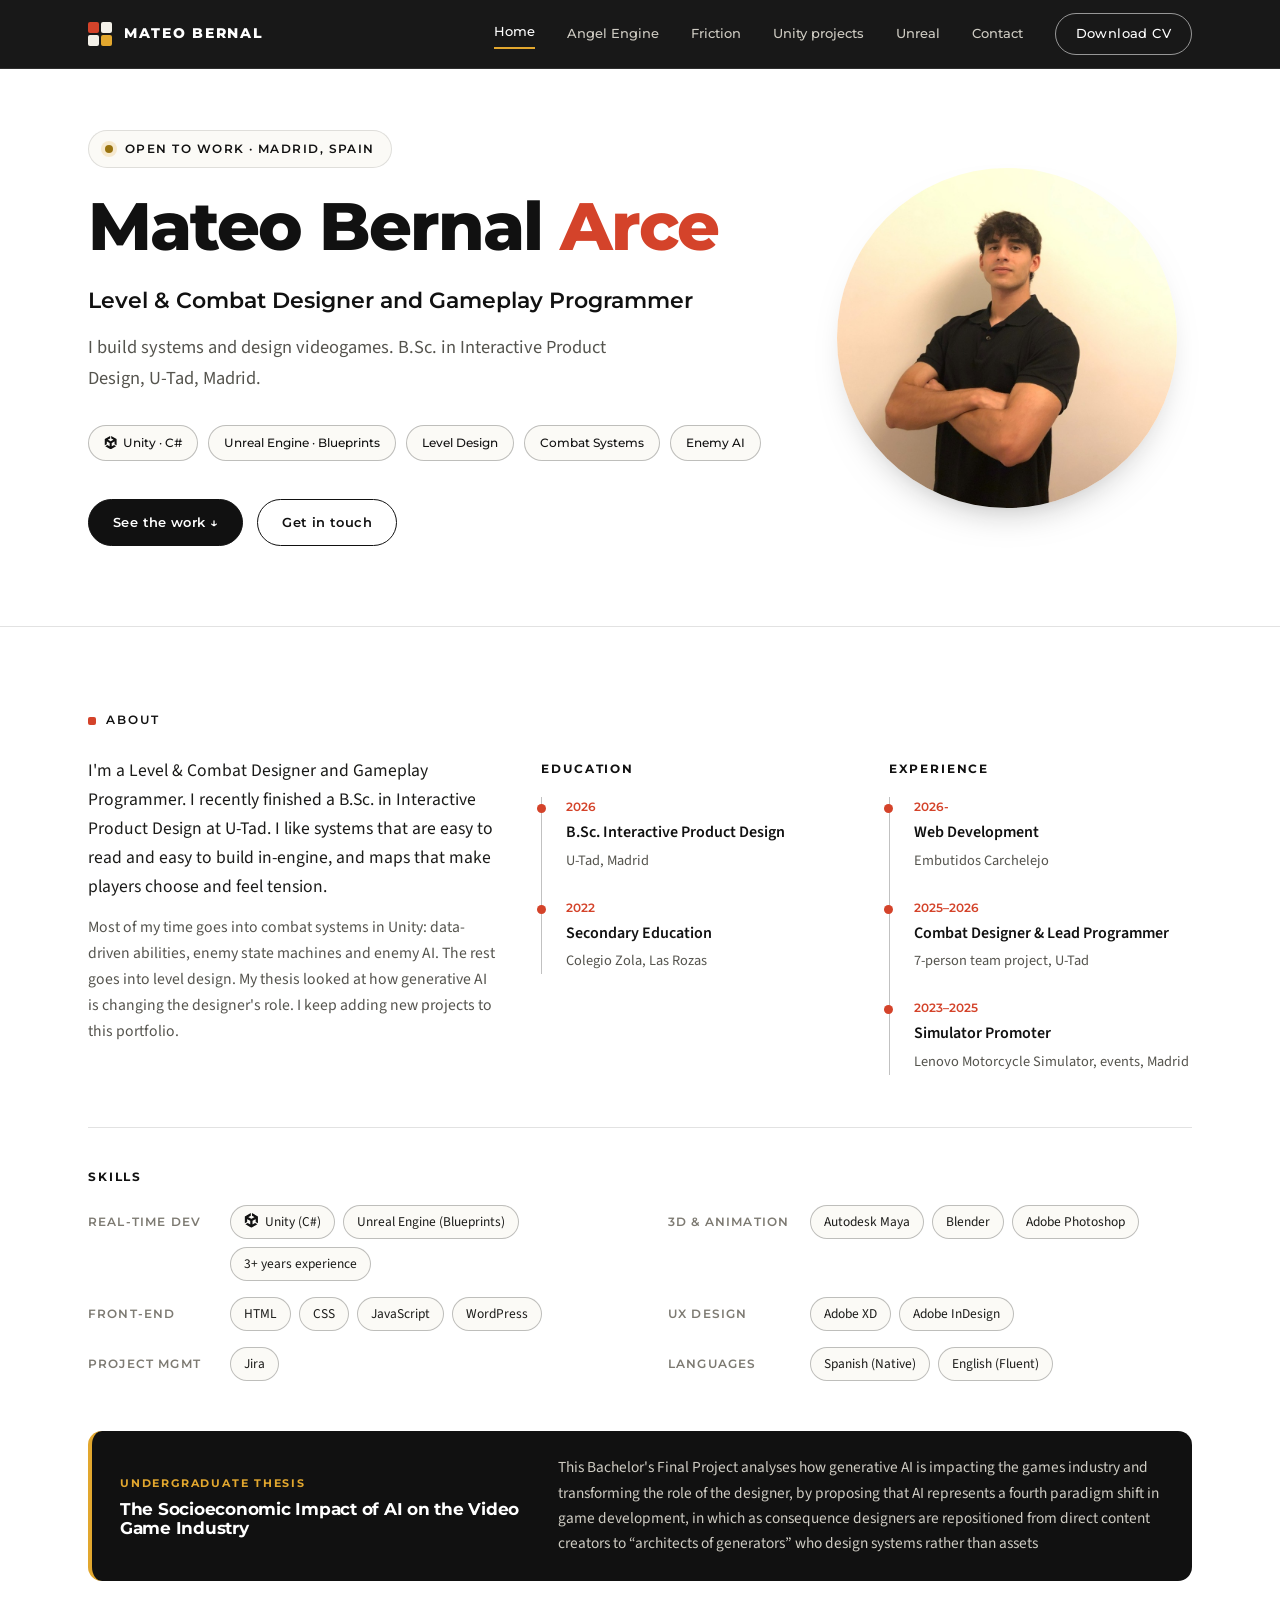
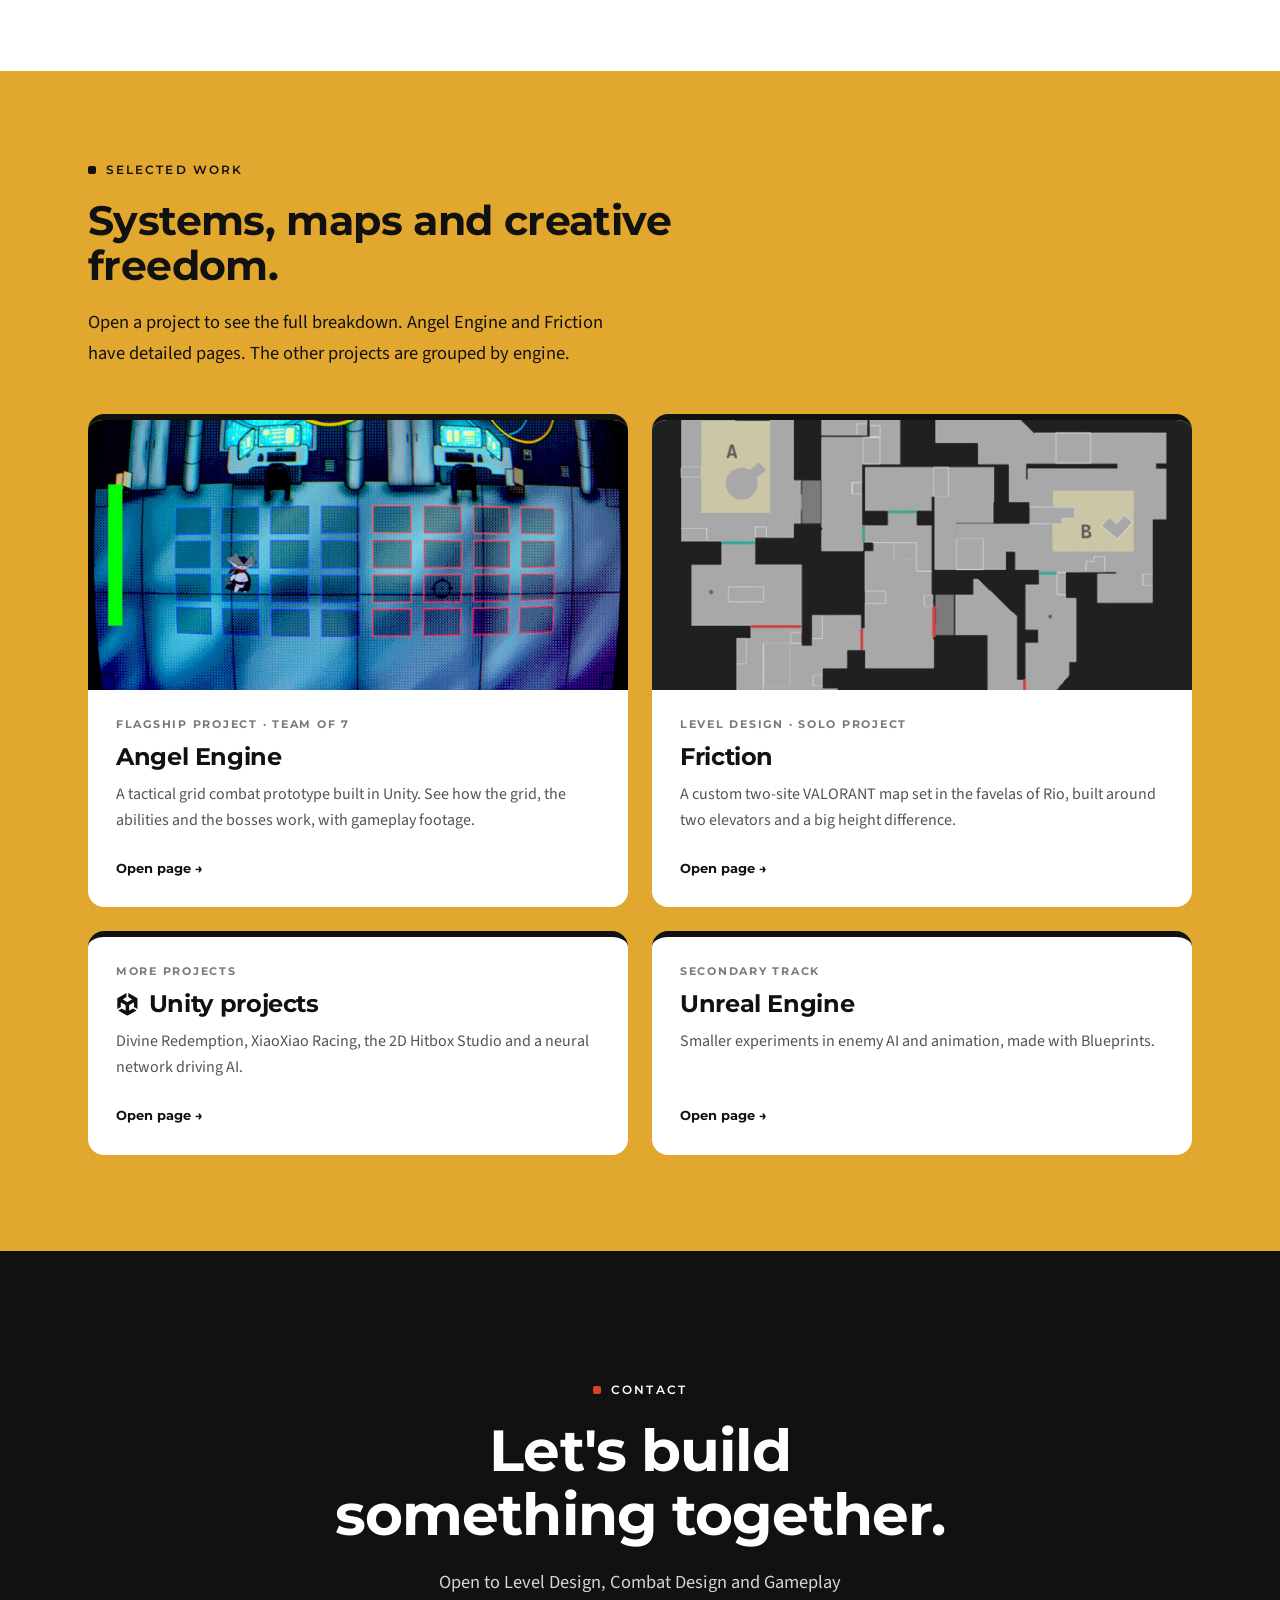
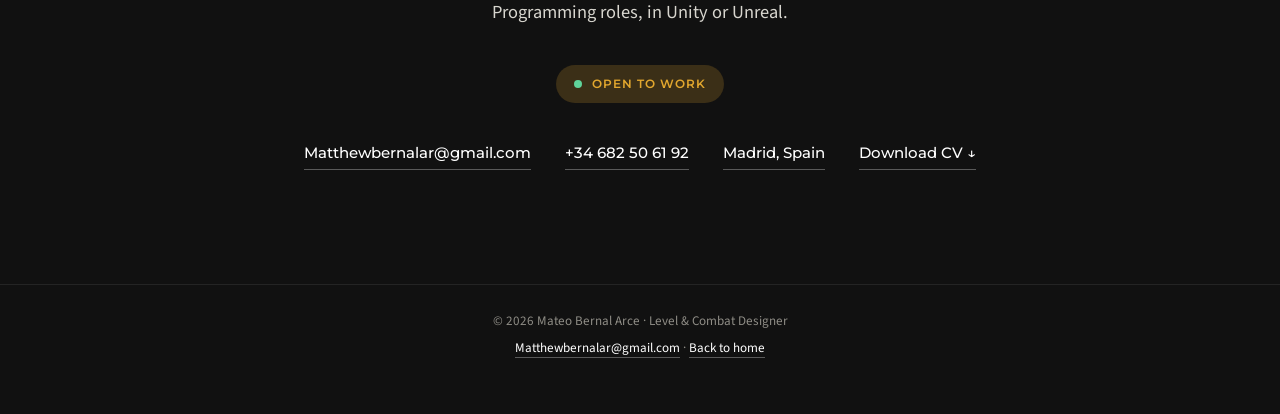
==== commit 2e42afbf: "Add files via upload" ====
--- a/index.html
+++ b/index.html
@@ -66,7 +66,7 @@
               <li><span class="yr">2022</span><span class="ti">Secondary Education</span><span class="sub">Colegio Zola, Las Rozas</span></li>
             </ul></div>
       <div><div class="timeline-label">Experience</div><ul class="timeline">
-			 <li><span class="yr">2026</span><span class="ti">Web Development</span><span class="sub">Embutidos Carchelejo</span></li>
+			 <li><span class="yr">2026-</span><span class="ti">Web Development</span><span class="sub">Embutidos Carchelejo</span></li>
               <li><span class="yr">2025–2026</span><span class="ti">Combat Designer &amp; Lead Programmer</span><span class="sub">7-person team project, U-Tad</span></li>
               <li><span class="yr">2023–2025</span><span class="ti">Simulator Promoter</span><span class="sub">Lenovo Motorcycle Simulator, events, Madrid</span></li>
             </ul></div>
@@ -78,7 +78,7 @@
     <div class="about-thesis">
       <div class="thesis-card">
         <div><span class="k">Undergraduate Thesis</span><h4>The Socioeconomic Impact of AI on the Video Game Industry</h4></div>
-        <p>How generative AI is changing the economics of the games industry. It frames AI as a fifth paradigm shift that moves designers from creating content directly to designing the generators that create it.</p>
+        <p>This Bachelor's Final Project analyses how generative AI is impacting the games industry and transforming the role of the designer, by proposing that AI represents a fourth paradigm shift in game development, in which as consequence designers are repositioned from direct content creators to “architects of generators” who design systems rather than assets</p>
       </div>
     </div>
   </div>
